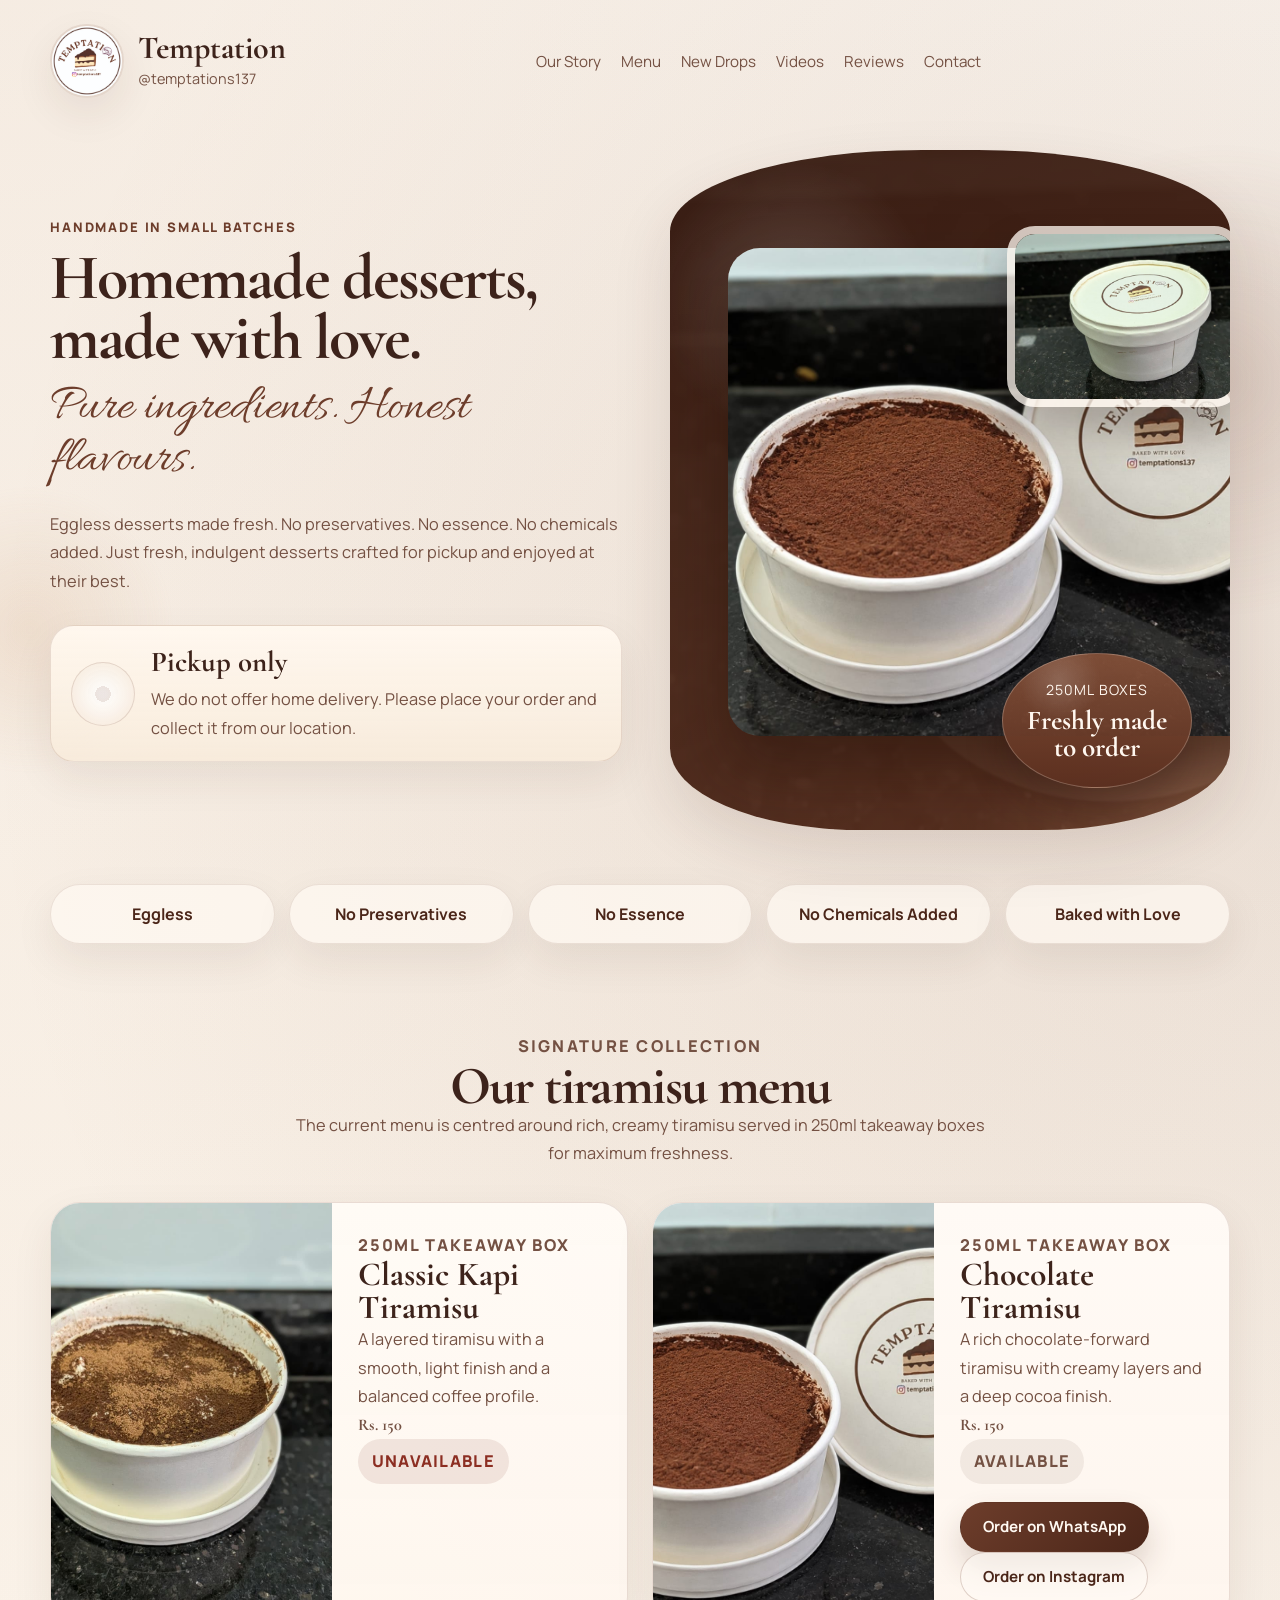
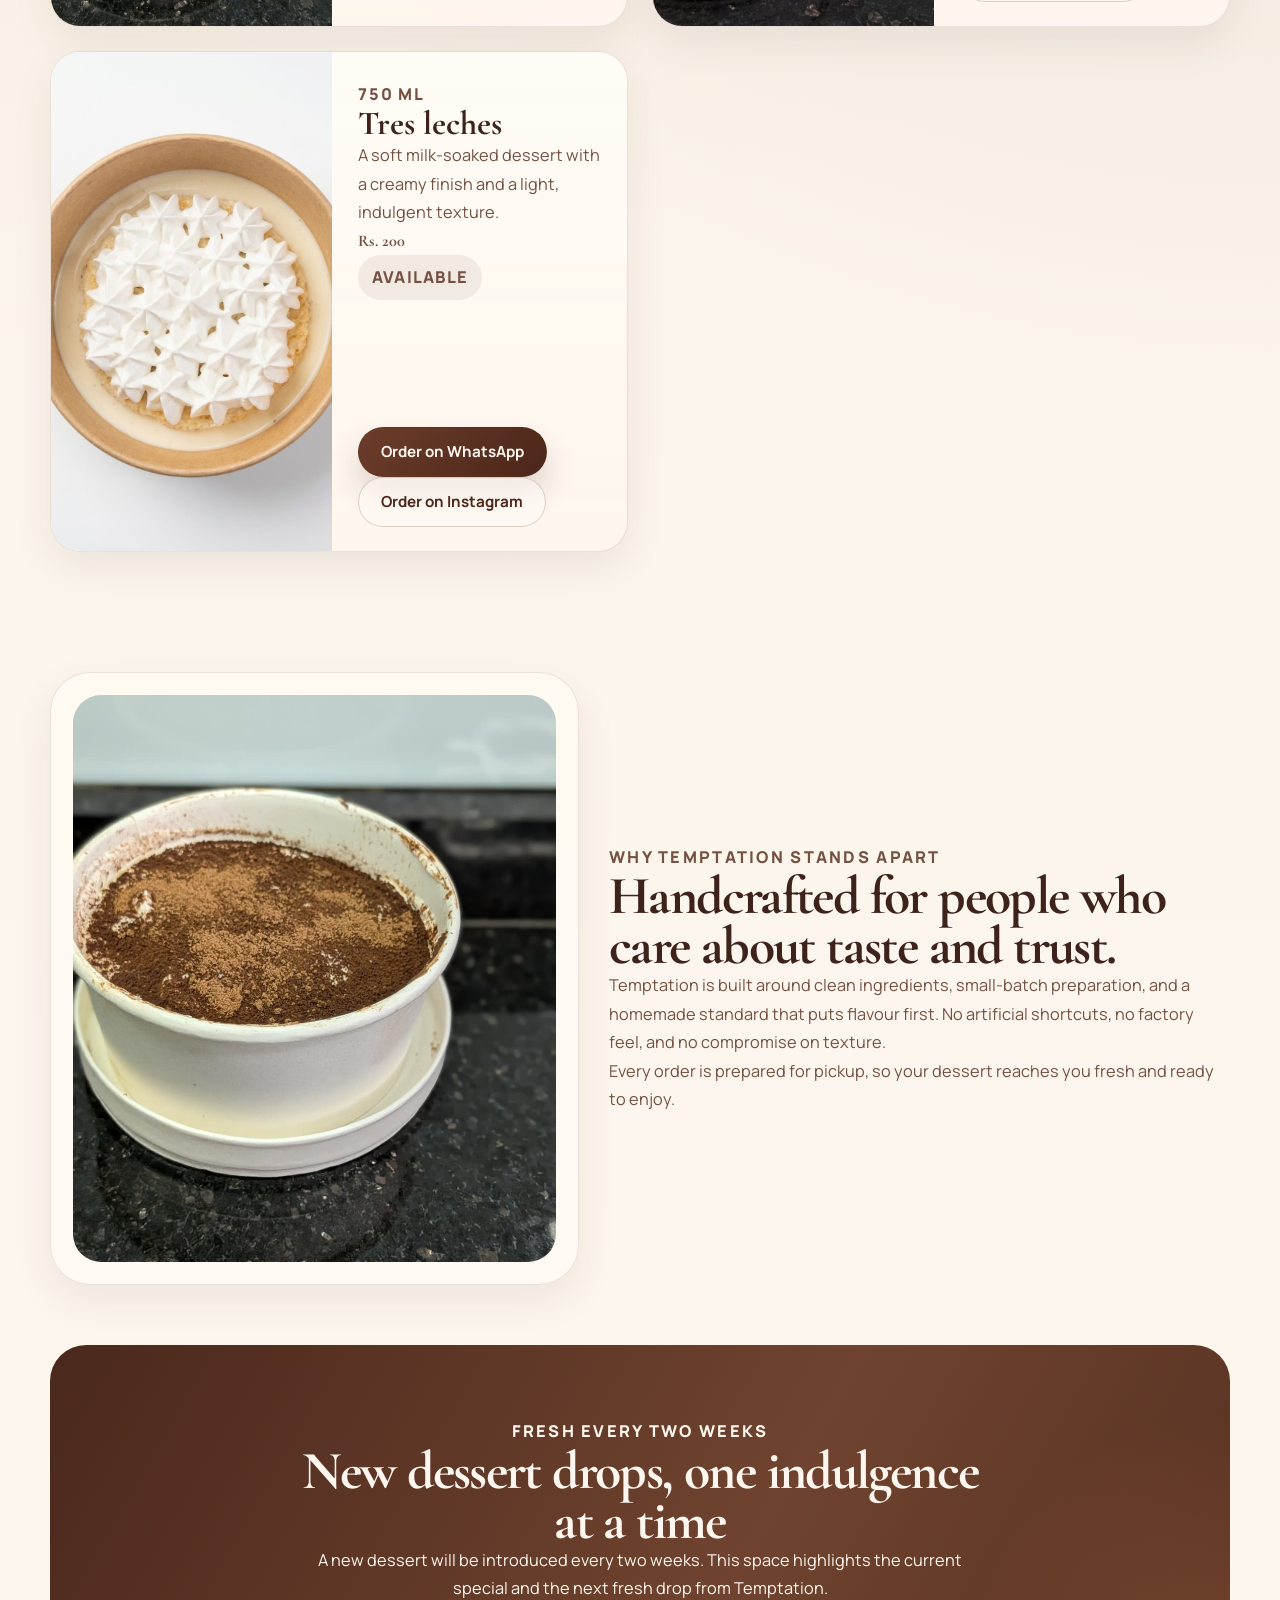
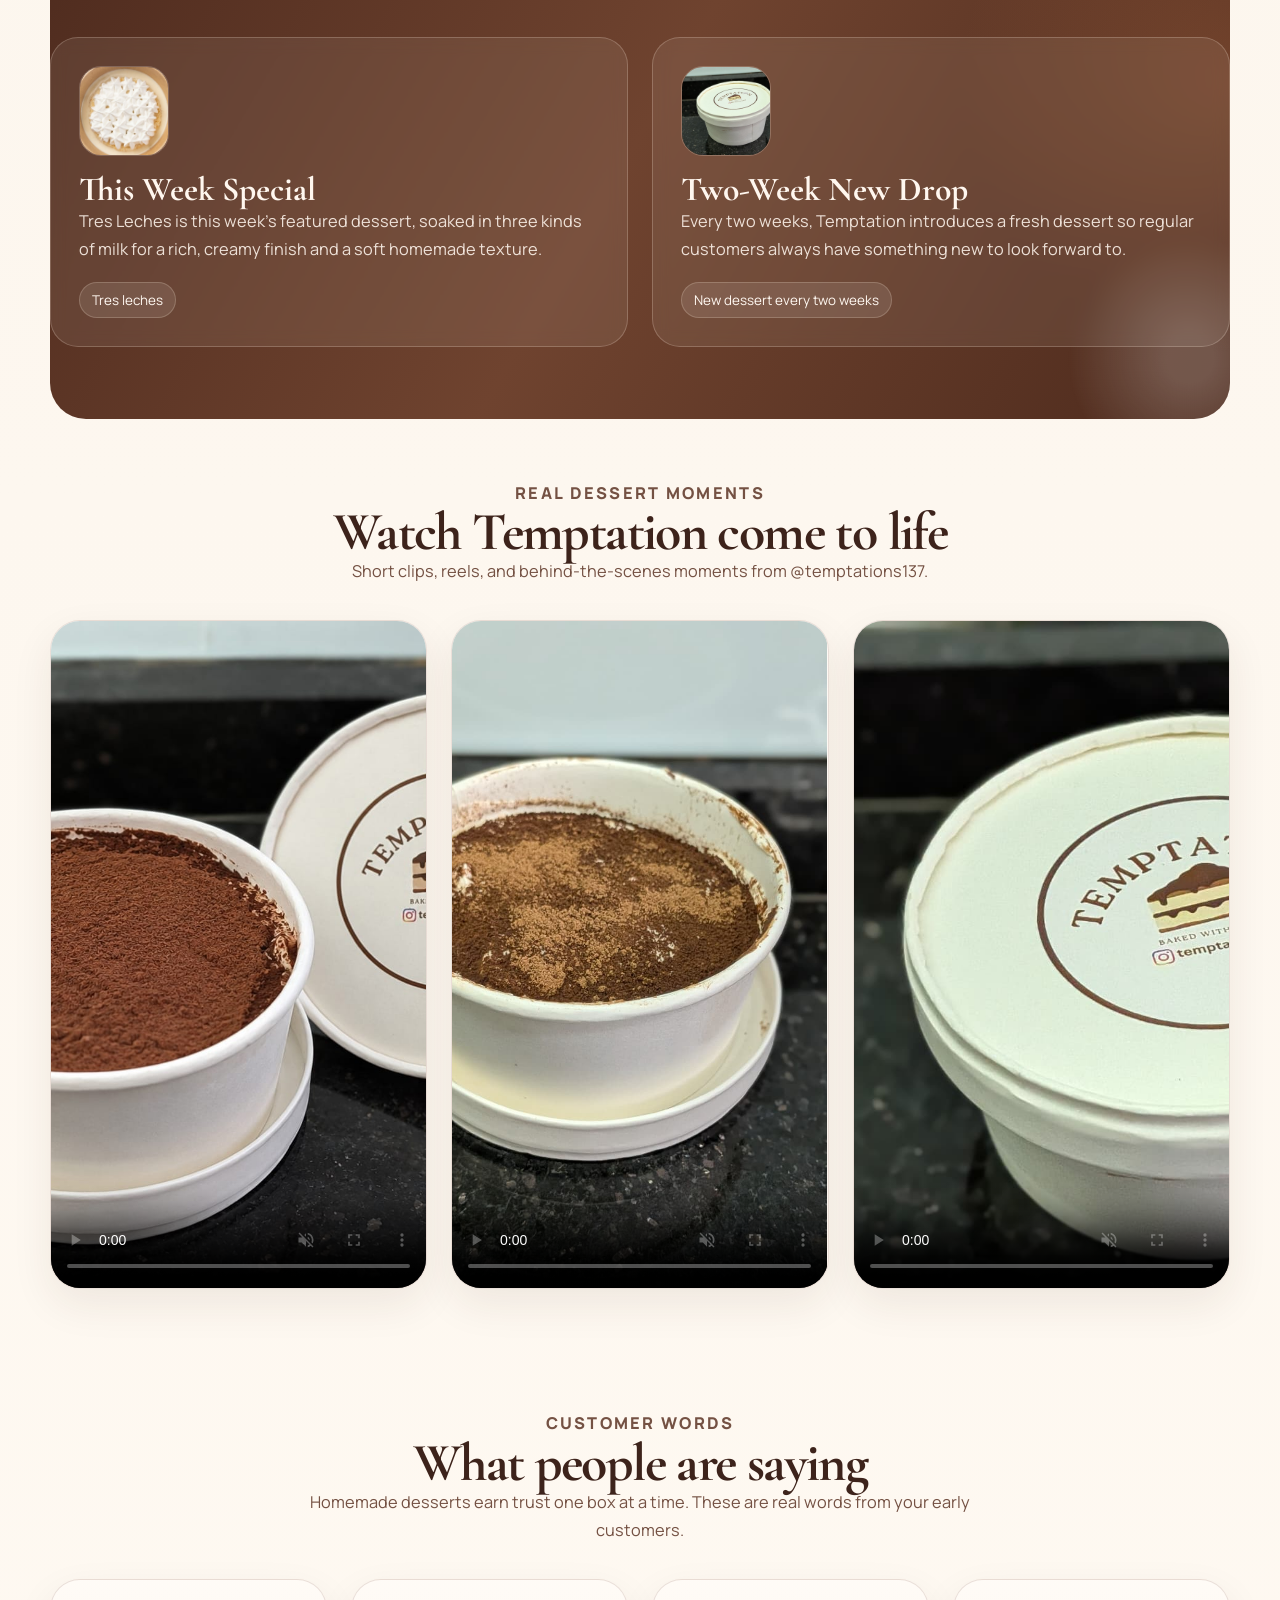
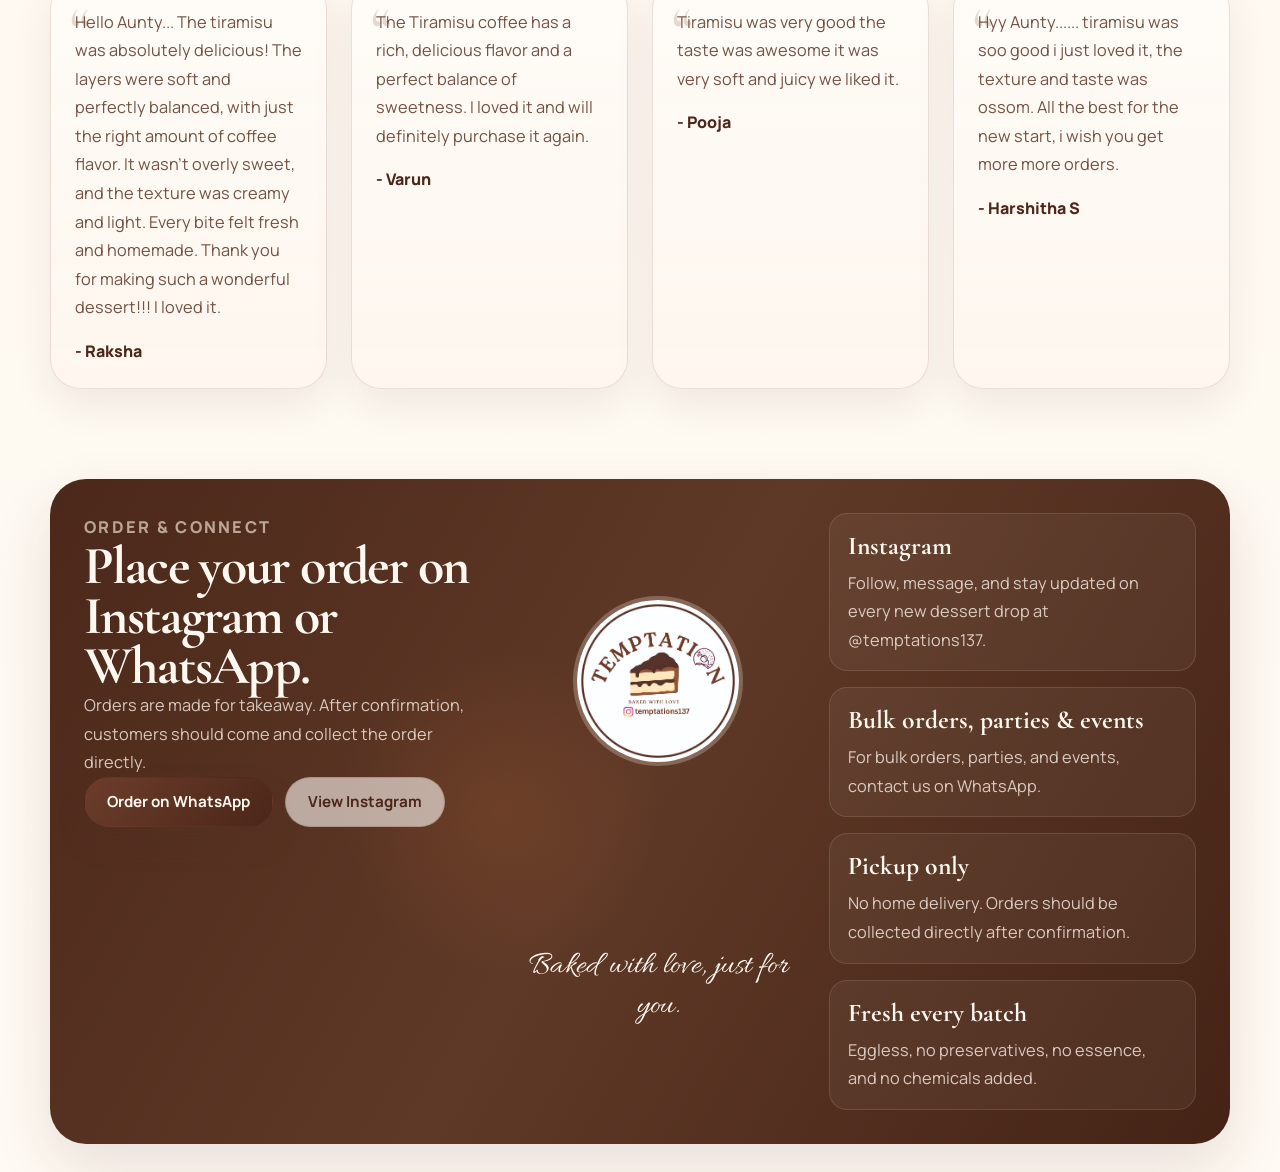
==== index.html @ fbb7b362 "Prepare site for Vercel" ====
<!DOCTYPE html>
<html lang="en">
  <head>
    <meta charset="UTF-8" />
    <meta name="viewport" content="width=device-width, initial-scale=1.0" />
    <title>Temptation | Eggless Tiramisu & Desserts</title>
    <meta
      name="description"
      content="Temptation by temptations137 serves handcrafted eggless desserts with no preservatives, no essence, and no chemicals added. Pickup only. Order through Instagram or WhatsApp."
    />
    <link rel="preconnect" href="https://fonts.googleapis.com" />
    <link rel="preconnect" href="https://fonts.gstatic.com" crossorigin />
    <link
      href="https://fonts.googleapis.com/css2?family=Allura&family=Cormorant+Garamond:wght@400;500;600;700&family=Manrope:wght@400;500;600;700;800&display=swap"
      rel="stylesheet"
    />
    <link rel="stylesheet" href="styles.css" />
  </head>
  <body>
    <div class="page-shell">
      <header class="topbar" id="top">
        <a class="brand" href="#top" aria-label="Temptation home">
          <img src="assets/images/logo.jpeg" alt="Temptation logo" />
          <div>
            <span class="brand-name">Temptation</span>
            <span class="brand-handle">@temptations137</span>
          </div>
        </a>

        <nav class="topnav" aria-label="Primary">
          <a href="#story">Our Story</a>
          <a href="#menu">Menu</a>
          <a href="#new-drops">New Drops</a>
          <a href="#videos">Videos</a>
          <a href="#reviews">Reviews</a>
          <a href="#contact">Contact</a>
        </nav>

        <div class="top-actions" id="top-actions"></div>
      </header>

      <main>
        <section class="hero" id="story">
          <div class="hero-copy">
            <p class="eyeline">Handmade in small batches</p>
            <h1>Homemade desserts, made with love.</h1>
            <p class="script-line">Pure ingredients. Honest flavours.</p>
            <p class="hero-text">
              Eggless desserts with no preservatives, no essence, and no
              chemicals added. Just fresh, indulgent desserts crafted for
              pickup and enjoyed at their best.
            </p>            <div class="pickup-card">
              <div class="pickup-icon" aria-hidden="true">◌</div>
              <div>
                <h2>Pickup only</h2>
                <p>
                  We do not offer home delivery. Please place your order and
                  collect it from our location.
                </p>
              </div>
            </div>
          </div>

          <div class="hero-visual">
            <div class="hero-frame">
              <img
                class="hero-main-image"
                src="assets/images/chocolate-tiramisu.jpeg"
                alt="Chocolate tiramisu in 250ml box"
              />
              <img
                class="hero-floating-image"
                src="assets/images/box-front.jpeg"
                alt="Temptation dessert box with logo"
              />
              <div class="hero-badge">
                <span>250ml boxes</span>
                <strong>Freshly made to order</strong>
              </div>
            </div>
          </div>
        </section>

        <section class="values-band" aria-label="Brand values">
          <div class="value-pill">Eggless</div>
          <div class="value-pill">No Preservatives</div>
          <div class="value-pill">No Essence</div>
          <div class="value-pill">No Chemicals Added</div>
          <div class="value-pill">Baked with Love</div>
        </section>

        <section class="section intro-section" id="menu">
          <div class="section-heading">
            <p class="section-kicker">Signature collection</p>
            <h2>Our tiramisu menu</h2>
            <p>
              The current menu is centred around rich, creamy tiramisu served
              in 250ml takeaway boxes for maximum freshness.
            </p>
          </div>
          <div class="dessert-grid" id="dessert-grid"></div>
        </section>

        <section class="section story-section">
          <div class="story-layout">
            <div class="story-image-card">
              <img
                src="assets/images/classic-kapi-close.jpeg"
                alt="Classic Kapi tiramisu close-up"
              />
            </div>
            <div class="story-content">
              <p class="section-kicker">Why Temptation stands apart</p>
              <h2>Handcrafted for people who care about taste and trust.</h2>
              <p>
                Temptation is built around clean ingredients, small-batch
                preparation, and a homemade standard that puts flavour first.
                No artificial shortcuts, no factory feel, and no compromise on
                texture.
              </p>
              <p>
                Every order is prepared for pickup, so your dessert reaches you
                fresh and ready to enjoy.
              </p>
            </div>
          </div>
        </section>

        <section class="section drops-section" id="new-drops">
          <div class="section-heading section-heading-light">
            <p class="section-kicker">Fresh every two weeks</p>
            <h2>New dessert drops, one indulgence at a time</h2>
            <p>
              A new dessert will be introduced every two weeks. This space
              highlights the current special and the next fresh drop from
              Temptation.
            </p>
          </div>
          <div class="drops-grid" id="drops-grid"></div>
        </section>

        <section class="section videos-section" id="videos">
          <div class="section-heading">
            <p class="section-kicker">Real dessert moments</p>
            <h2>Watch Temptation come to life</h2>
            <p>
              Short clips, reels, and behind-the-scenes moments from
              @temptations137.
            </p>
          </div>
          <div class="video-grid" id="video-grid"></div>
        </section>

        <section class="section reviews-section" id="reviews">
          <div class="section-heading">
            <p class="section-kicker">Customer words</p>
            <h2>What people are saying</h2>
            <p>
              Homemade desserts earn trust one box at a time. These are real
              words from your early customers.
            </p>
          </div>
          <div class="reviews-grid" id="reviews-grid"></div>
        </section>
      </main>

      <footer class="footer" id="contact">
        <div class="footer-panel footer-order">
          <p class="section-kicker">Order & connect</p>
          <h2>Place your order on Instagram or WhatsApp.</h2>
          <p>
            Orders are made for takeaway. After confirmation, customers should
            come and collect the order directly.
          </p>
          <div class="footer-actions" id="footer-actions"></div>
        </div>

        <div class="footer-logo">
          <img src="assets/images/logo.jpeg" alt="Temptation logo" />
          <p>Baked with love, just for you.</p>
        </div>

        <div class="footer-panel footer-info" id="contact-details"></div>
      </footer>
    </div>

    <script src="site-data.js"></script>
    <script src="app.js"></script>
  </body>
</html>
---- styles.css ----
:root {
  --bg: #fbf4eb;
  --bg-strong: #f2e2ce;
  --surface: rgba(255, 249, 242, 0.78);
  --surface-strong: rgba(255, 250, 245, 0.92);
  --text: #3d231b;
  --text-soft: #745143;
  --line: rgba(92, 55, 39, 0.18);
  --line-strong: rgba(92, 55, 39, 0.3);
  --accent: #6d3d2b;
  --accent-deep: #4b2619;
  --accent-soft: #a87257;
  --shadow: 0 24px 60px rgba(67, 35, 21, 0.12);
  --shadow-soft: 0 16px 40px rgba(67, 35, 21, 0.08);
  --radius-xl: 36px;
  --radius-lg: 24px;
  --radius-md: 18px;
  --radius-sm: 12px;
  --container: min(1180px, calc(100vw - 40px));
}

* {
  box-sizing: border-box;
}

html {
  scroll-behavior: smooth;
}

body {
  margin: 0;
  min-height: 100vh;
  background:
    radial-gradient(circle at top left, rgba(194, 146, 107, 0.16), transparent 32%),
    radial-gradient(circle at right 12%, rgba(112, 58, 31, 0.12), transparent 24%),
    linear-gradient(180deg, #fffdf9 0%, var(--bg) 24%, #fffaf3 100%);
  color: var(--text);
  font-family: "Manrope", sans-serif;
}

img,
video {
  display: block;
  max-width: 100%;
}

a {
  color: inherit;
  text-decoration: none;
}

.page-shell {
  position: relative;
  overflow: hidden;
}

.page-shell::before,
.page-shell::after {
  content: "";
  position: fixed;
  inset: auto;
  pointer-events: none;
  z-index: -1;
  filter: blur(2px);
}

.page-shell::before {
  top: 140px;
  right: -180px;
  width: 480px;
  height: 480px;
  border-radius: 50%;
  background: radial-gradient(circle, rgba(109, 61, 43, 0.18) 0%, rgba(109, 61, 43, 0) 70%);
}

.page-shell::after {
  left: -120px;
  bottom: 120px;
  width: 300px;
  height: 300px;
  border-radius: 50%;
  background: radial-gradient(circle, rgba(200, 150, 108, 0.18) 0%, rgba(200, 150, 108, 0) 68%);
}

.topbar,
.hero,
.section,
.footer,
.values-band {
  width: var(--container);
  margin-inline: auto;
}

.topbar {
  display: flex;
  align-items: center;
  justify-content: space-between;
  gap: 24px;
  padding: 24px 0 18px;
}

.brand {
  display: flex;
  align-items: center;
  gap: 14px;
  min-width: 0;
}

.brand img {
  width: 74px;
  height: 74px;
  border-radius: 50%;
  object-fit: cover;
  border: 2px solid rgba(109, 61, 43, 0.12);
  box-shadow: var(--shadow-soft);
}

.brand-name,
.brand-handle {
  display: block;
}

.brand-name {
  font-family: "Cormorant Garamond", serif;
  font-size: 2rem;
  font-weight: 700;
  line-height: 0.9;
}

.brand-handle {
  margin-top: 6px;
  color: var(--text-soft);
  font-size: 0.9rem;
}

.topnav {
  display: flex;
  flex-wrap: wrap;
  justify-content: center;
  gap: 20px;
}

.topnav a {
  position: relative;
  font-size: 0.95rem;
  color: var(--text-soft);
}

.topnav a::after {
  content: "";
  position: absolute;
  left: 0;
  bottom: -7px;
  width: 100%;
  height: 1px;
  transform: scaleX(0);
  transform-origin: left;
  background: var(--accent);
  transition: transform 180ms ease;
}

.topnav a:hover::after,
.topnav a:focus-visible::after {
  transform: scaleX(1);
}

.top-actions,
.hero-actions,
.footer-actions {
  display: flex;
  flex-wrap: wrap;
  gap: 12px;
}

.cta,
.cta-secondary {
  display: inline-flex;
  align-items: center;
  justify-content: center;
  min-height: 50px;
  padding: 0 22px;
  border-radius: 999px;
  border: 1px solid transparent;
  font-weight: 700;
  font-size: 0.95rem;
  transition:
    transform 180ms ease,
    box-shadow 180ms ease,
    background 180ms ease,
    border-color 180ms ease;
}

.cta {
  background: linear-gradient(135deg, var(--accent) 0%, var(--accent-deep) 100%);
  color: #fff9f2;
  box-shadow: 0 16px 30px rgba(86, 49, 35, 0.2);
}

.cta-secondary {
  background: rgba(255, 250, 245, 0.6);
  color: var(--accent-deep);
  border-color: rgba(109, 61, 43, 0.22);
}

.cta:hover,
.cta-secondary:hover,
.cta:focus-visible,
.cta-secondary:focus-visible {
  transform: translateY(-2px);
}

.hero {
  display: grid;
  grid-template-columns: 1.02fr 1fr;
  gap: 48px;
  align-items: center;
  padding: 34px 0 54px;
}

.hero-copy {
  position: relative;
  z-index: 1;
}

.eyeline,
.section-kicker {
  margin: 0 0 12px;
  color: var(--accent);
  letter-spacing: 0.14em;
  text-transform: uppercase;
  font-size: 0.82rem;
  font-weight: 800;
}

.hero h1,
.section-heading h2,
.story-content h2,
.footer-panel h2 {
  margin: 0;
  font-family: "Cormorant Garamond", serif;
  font-size: clamp(3rem, 5vw, 5.1rem);
  line-height: 0.93;
  font-weight: 700;
  letter-spacing: -0.03em;
}

.script-line {
  margin: 16px 0 24px;
  font-family: "Allura", cursive;
  color: var(--accent);
  font-size: clamp(2.2rem, 4vw, 3.4rem);
  line-height: 1;
}

.hero-text,
.section-heading p,
.story-content p,
.footer-panel p,
.pickup-card p,
.dessert-copy p,
.drop-card p,
.review-card p,
.video-card p,
.detail-card p {
  margin: 0;
  color: var(--text-soft);
  font-size: 1.02rem;
  line-height: 1.75;
}

.pickup-card {
  display: grid;
  grid-template-columns: 64px 1fr;
  gap: 16px;
  align-items: center;
  margin-top: 30px;
  padding: 18px 20px;
  background: linear-gradient(180deg, rgba(255, 248, 239, 0.96), rgba(248, 235, 219, 0.9));
  border: 1px solid rgba(109, 61, 43, 0.14);
  border-radius: var(--radius-lg);
  box-shadow: var(--shadow-soft);
}

.pickup-card h2 {
  margin: 0 0 6px;
  font-family: "Cormorant Garamond", serif;
  font-size: 1.8rem;
}

.pickup-icon {
  display: grid;
  place-items: center;
  width: 64px;
  height: 64px;
  border-radius: 50%;
  border: 1px solid rgba(109, 61, 43, 0.15);
  background:
    radial-gradient(circle at 50% 50%, rgba(109, 61, 43, 0.12) 0 18%, transparent 18% 100%),
    radial-gradient(circle, rgba(255, 255, 255, 0.96), rgba(245, 230, 214, 0.92));
  color: transparent;
}

.hero-visual {
  position: relative;
}

.hero-frame {
  position: relative;
  min-height: 680px;
  padding: 42px;
  border-radius: 45% 45% 34% 34% / 12% 12% 12% 12%;
  background:
    linear-gradient(155deg, rgba(59, 30, 20, 0.92), rgba(94, 50, 33, 0.9)),
    url("assets/images/box-angled.jpeg") center / cover;
  box-shadow: var(--shadow);
  overflow: hidden;
  isolation: isolate;
}

.hero-frame::before {
  content: "";
  position: absolute;
  inset: 0;
  background:
    radial-gradient(circle at 22% 22%, rgba(255, 255, 255, 0.18), transparent 20%),
    radial-gradient(circle at bottom right, rgba(220, 165, 121, 0.28), transparent 28%);
  mix-blend-mode: screen;
}

.hero-main-image {
  position: absolute;
  inset: 98px 64px 94px 58px;
  width: auto;
  height: calc(100% - 192px);
  object-fit: cover;
  border-radius: 32px;
  box-shadow: 0 32px 60px rgba(30, 12, 6, 0.4);
}

.hero-floating-image {
  position: absolute;
  right: -12px;
  top: 76px;
  width: 42%;
  border-radius: 28px;
  border: 8px solid rgba(255, 247, 240, 0.76);
  box-shadow: 0 28px 44px rgba(22, 8, 4, 0.28);
}

.hero-badge {
  position: absolute;
  right: 38px;
  bottom: 42px;
  display: grid;
  gap: 8px;
  width: 190px;
  padding: 26px 22px;
  border-radius: 50%;
  text-align: center;
  color: #fff7ef;
  background:
    radial-gradient(circle at 30% 20%, rgba(255, 255, 255, 0.16), transparent 24%),
    linear-gradient(180deg, rgba(133, 81, 57, 0.92), rgba(91, 47, 31, 0.96));
  border: 1px solid rgba(255, 243, 230, 0.25);
  box-shadow: 0 22px 36px rgba(34, 12, 6, 0.28);
}

.hero-badge span {
  font-size: 0.88rem;
  letter-spacing: 0.08em;
  text-transform: uppercase;
}

.hero-badge strong {
  font-family: "Cormorant Garamond", serif;
  font-size: 1.7rem;
  line-height: 1;
}

.values-band {
  display: grid;
  grid-template-columns: repeat(5, minmax(0, 1fr));
  gap: 14px;
  margin-bottom: 24px;
  padding: 0 0 18px;
}

.value-pill {
  padding: 18px 16px;
  border-radius: 999px;
  border: 1px solid rgba(109, 61, 43, 0.12);
  background: rgba(255, 249, 242, 0.7);
  text-align: center;
  color: var(--accent-deep);
  font-weight: 700;
  box-shadow: var(--shadow-soft);
}

.section {
  padding: 60px 0;
}

.section-heading {
  max-width: 700px;
  margin: 0 auto 34px;
  text-align: center;
}

.section-heading h2,
.story-content h2,
.footer-panel h2 {
  font-size: clamp(2.4rem, 4.2vw, 4rem);
}

.section-heading-light,
.section-heading-light p,
.section-heading-light h2 {
  color: #fff7ef;
}

.intro-section {
  padding-top: 46px;
}

.dessert-grid,
.drops-grid,
.video-grid,
.reviews-grid {
  display: grid;
  gap: 24px;
}

.dessert-grid {
  grid-template-columns: repeat(2, minmax(0, 1fr));
}

.dessert-card,
.review-card,
.video-card {
  background: linear-gradient(180deg, rgba(255, 251, 246, 0.96), rgba(254, 246, 238, 0.94));
  border: 1px solid rgba(109, 61, 43, 0.14);
  border-radius: 30px;
  box-shadow: var(--shadow-soft);
  overflow: hidden;
}

.dessert-card {
  display: grid;
  grid-template-columns: minmax(0, 0.95fr) minmax(0, 1fr);
}

.dessert-card img {
  width: 100%;
  height: 100%;
  object-fit: cover;
  min-height: 100%;
}

.dessert-copy {
  display: flex;
  flex-direction: column;
  gap: 18px;
  justify-content: space-between;
  padding: 28px 26px 24px;
}

.dessert-copy h3,
.drop-card h3,
.video-card h3 {
  margin: 0;
  font-family: "Cormorant Garamond", serif;
  font-size: 2.1rem;
  line-height: 0.98;
}

.dessert-meta {
  color: var(--accent);
  font-size: 0.88rem;
  letter-spacing: 0.12em;
  text-transform: uppercase;
  font-weight: 800;
}

.dessert-price {
  margin-top: 14px;
  color: var(--accent-deep);
  font-family: "Cormorant Garamond", serif;
  font-size: 2rem;
  font-weight: 700;
  line-height: 1;
}

.dessert-availability {
  margin-top: 12px;
  display: inline-flex;
  align-items: center;
  width: fit-content;
  padding: 8px 14px;
  border-radius: 999px;
  background: rgba(92, 55, 39, 0.08);
  color: var(--accent);
  font-size: 0.82rem;
  letter-spacing: 0.08em;
  text-transform: uppercase;
  font-weight: 800;
}

.dessert-availability.is-unavailable {
  background: rgba(122, 42, 32, 0.1);
  color: #8c2e22;
}

.story-layout {
  display: grid;
  grid-template-columns: 0.92fr 1.08fr;
  gap: 30px;
  align-items: center;
}

.story-image-card {
  padding: 22px;
  background: rgba(255, 250, 244, 0.65);
  border: 1px solid rgba(109, 61, 43, 0.12);
  border-radius: 40px;
  box-shadow: var(--shadow-soft);
}

.story-image-card img {
  aspect-ratio: 4 / 4.7;
  width: 100%;
  object-fit: cover;
  border-radius: 28px;
}

.drops-section {
  position: relative;
  padding-block: 72px;
  background:
    radial-gradient(circle at right center, rgba(192, 116, 72, 0.26), transparent 22%),
    linear-gradient(120deg, #4a281c 0%, #6f432f 52%, #4e2b1d 100%);
  border-radius: var(--radius-xl);
  overflow: hidden;
}

.drops-section::after {
  content: "";
  position: absolute;
  right: -100px;
  bottom: -80px;
  width: 280px;
  height: 280px;
  border-radius: 50%;
  background: radial-gradient(circle, rgba(255, 255, 255, 0.2) 0 12%, rgba(255, 255, 255, 0) 62%);
}

.drops-grid {
  grid-template-columns: repeat(2, minmax(0, 1fr));
  position: relative;
  z-index: 1;
}

.drop-card {
  min-height: 270px;
  padding: 28px;
  border-radius: 28px;
  border: 1px solid rgba(255, 236, 224, 0.22);
  background: rgba(255, 245, 236, 0.08);
  backdrop-filter: blur(8px);
  color: #fff7ef;
}

.drop-card p {
  color: rgba(255, 246, 238, 0.88);
}

.drop-card img {
  width: 90px;
  height: 90px;
  margin-bottom: 18px;
  border-radius: 22px;
  object-fit: cover;
  border: 1px solid rgba(255, 241, 229, 0.22);
}

.drop-card.is-coming {
  border-style: dashed;
}

.drop-tag {
  display: inline-flex;
  align-items: center;
  gap: 8px;
  margin-top: 18px;
  padding: 8px 12px;
  border-radius: 999px;
  border: 1px solid rgba(255, 237, 225, 0.2);
  font-size: 0.84rem;
  color: #fff8f1;
  background: rgba(255, 248, 241, 0.1);
}

.video-grid {
  grid-template-columns: repeat(3, minmax(0, 1fr));
}

.video-card {
  position: relative;
}

.video-card video {
  width: 100%;
  aspect-ratio: 9 / 16;
  object-fit: cover;
  background: #2c160f;
  border-radius: 24px;
}

.video-copy {
  padding: 18px 18px 22px;
}

.video-link {
  margin-top: 12px;
  display: inline-flex;
  align-items: center;
  gap: 8px;
  color: var(--accent);
  font-weight: 800;
}

.reviews-grid {
  grid-template-columns: repeat(4, minmax(0, 1fr));
}

.review-card {
  position: relative;
  min-height: 100%;
  padding: 28px 24px 26px;
}

.review-card::before {
  content: "“";
  position: absolute;
  top: 10px;
  left: 18px;
  font-family: "Cormorant Garamond", serif;
  font-size: 4.2rem;
  color: rgba(109, 61, 43, 0.18);
}

.review-card p {
  position: relative;
}

.review-name {
  margin-top: 18px;
  color: var(--accent-deep);
  font-weight: 800;
}

.footer {
  display: grid;
  grid-template-columns: 1.1fr 0.8fr 1fr;
  gap: 24px;
  margin-top: 30px;
  margin-bottom: 28px;
  padding: 34px;
  border-radius: 36px;
  background:
    radial-gradient(circle at 38% 50%, rgba(186, 104, 53, 0.18), transparent 20%),
    linear-gradient(120deg, #4b281a 0%, #5f3927 48%, #442316 100%);
  color: #fff8f1;
  box-shadow: var(--shadow);
}

.footer .section-kicker {
  color: rgba(255, 240, 228, 0.62);
}

.footer-panel p,
.footer .detail-card p {
  color: rgba(255, 244, 236, 0.78);
}

.footer-panel,
.footer-logo {
  position: relative;
  z-index: 1;
}

.footer-logo {
  display: grid;
  place-items: center;
  text-align: center;
  gap: 14px;
}

.footer-logo img {
  width: 170px;
  border-radius: 50%;
  border: 4px solid rgba(255, 246, 236, 0.25);
}

.footer-logo p {
  margin: 0;
  font-family: "Allura", cursive;
  font-size: 2rem;
}

.footer-info {
  display: grid;
  gap: 16px;
}

.detail-card {
  padding: 16px 18px;
  border-radius: 18px;
  border: 1px solid rgba(255, 236, 224, 0.12);
  background: rgba(255, 244, 235, 0.05);
  transition:
    transform 180ms ease,
    background 180ms ease,
    border-color 180ms ease;
}

.detail-card h3 {
  margin: 0 0 8px;
  font-family: "Cormorant Garamond", serif;
  font-size: 1.6rem;
  color: #fff8f1;
}

a.detail-card:hover,
a.detail-card:focus-visible {
  transform: translateY(-2px);
  background: rgba(255, 244, 235, 0.1);
  border-color: rgba(255, 236, 224, 0.26);
}

@media (max-width: 1100px) {
  .hero,
  .story-layout,
  .footer {
    grid-template-columns: 1fr;
  }

  .hero {
    padding-top: 20px;
  }

  .hero-frame {
    min-height: 620px;
  }

  .values-band,
  .reviews-grid {
    grid-template-columns: repeat(2, minmax(0, 1fr));
  }

  .video-grid,
  .drops-grid {
    grid-template-columns: repeat(2, minmax(0, 1fr));
  }

  .footer-logo {
    order: -1;
  }
}

@media (max-width: 900px) {
  .topbar {
    flex-direction: column;
    align-items: flex-start;
  }

  .topnav {
    justify-content: flex-start;
  }

  .dessert-grid,
  .video-grid,
  .drops-grid,
  .reviews-grid,
  .values-band {
    grid-template-columns: 1fr;
  }

  .dessert-card {
    grid-template-columns: 1fr;
  }

  .dessert-card img {
    max-height: 360px;
  }

  .hero-frame {
    min-height: 520px;
    border-radius: 36px;
  }

  .hero-main-image {
    inset: 34px 28px 120px;
    width: calc(100% - 56px);
    height: auto;
  }

  .hero-floating-image {
    width: 44%;
    top: auto;
    bottom: 40px;
  }

  .hero-badge {
    right: 22px;
    width: 150px;
    padding: 20px 18px;
  }
}

@media (max-width: 640px) {
  :root {
    --container: min(100vw - 24px, 1180px);
  }

  .topbar {
    padding-top: 18px;
  }

  .brand img {
    width: 58px;
    height: 58px;
  }

  .brand-name {
    font-size: 1.8rem;
  }

  .hero {
    gap: 28px;
    padding-bottom: 26px;
  }

  .hero h1 {
    font-size: 2.9rem;
  }

  .script-line {
    font-size: 2.3rem;
  }

  .pickup-card {
    grid-template-columns: 1fr;
  }

  .hero-frame {
    min-height: 450px;
    padding: 0;
  }

  .hero-main-image {
    inset: 22px 20px 112px;
    width: calc(100% - 40px);
    border-radius: 22px;
  }

  .hero-floating-image {
    right: 16px;
    bottom: 26px;
    width: 42%;
    border-width: 5px;
    border-radius: 18px;
  }

  .hero-badge {
    left: 16px;
    right: auto;
    bottom: 18px;
    width: 138px;
  }

  .hero-badge strong {
    font-size: 1.3rem;
  }

  .section {
    padding-block: 44px;
  }

  .dessert-copy,
  .drop-card,
  .review-card,
  .video-copy,
  .footer {
    padding-inline: 18px;
  }

  .footer {
    padding: 22px 18px;
    border-radius: 26px;
  }
}

@media (prefers-reduced-motion: no-preference) {
  .hero-copy,
  .hero-visual,
  .section-heading,
  .dessert-card,
  .drop-card,
  .video-card,
  .review-card {
    animation: rise-in 700ms ease both;
  }

  .dessert-card:nth-child(2),
  .drop-card:nth-child(2),
  .video-card:nth-child(2),
  .review-card:nth-child(2) {
    animation-delay: 120ms;
  }

  .drop-card:nth-child(3),
  .video-card:nth-child(3),
  .review-card:nth-child(3) {
    animation-delay: 220ms;
  }

  .review-card:nth-child(4) {
    animation-delay: 320ms;
  }

  .hero-main-image,
  .hero-floating-image {
    animation: floaty 5.8s ease-in-out infinite;
  }

  .hero-floating-image {
    animation-duration: 6.6s;
  }
}

@keyframes rise-in {
  from {
    opacity: 0;
    transform: translateY(18px);
  }

  to {
    opacity: 1;
    transform: translateY(0);
  }
}

@keyframes floaty {
  0%,
  100% {
    transform: translateY(0);
  }

  50% {
    transform: translateY(-8px);
  }
}
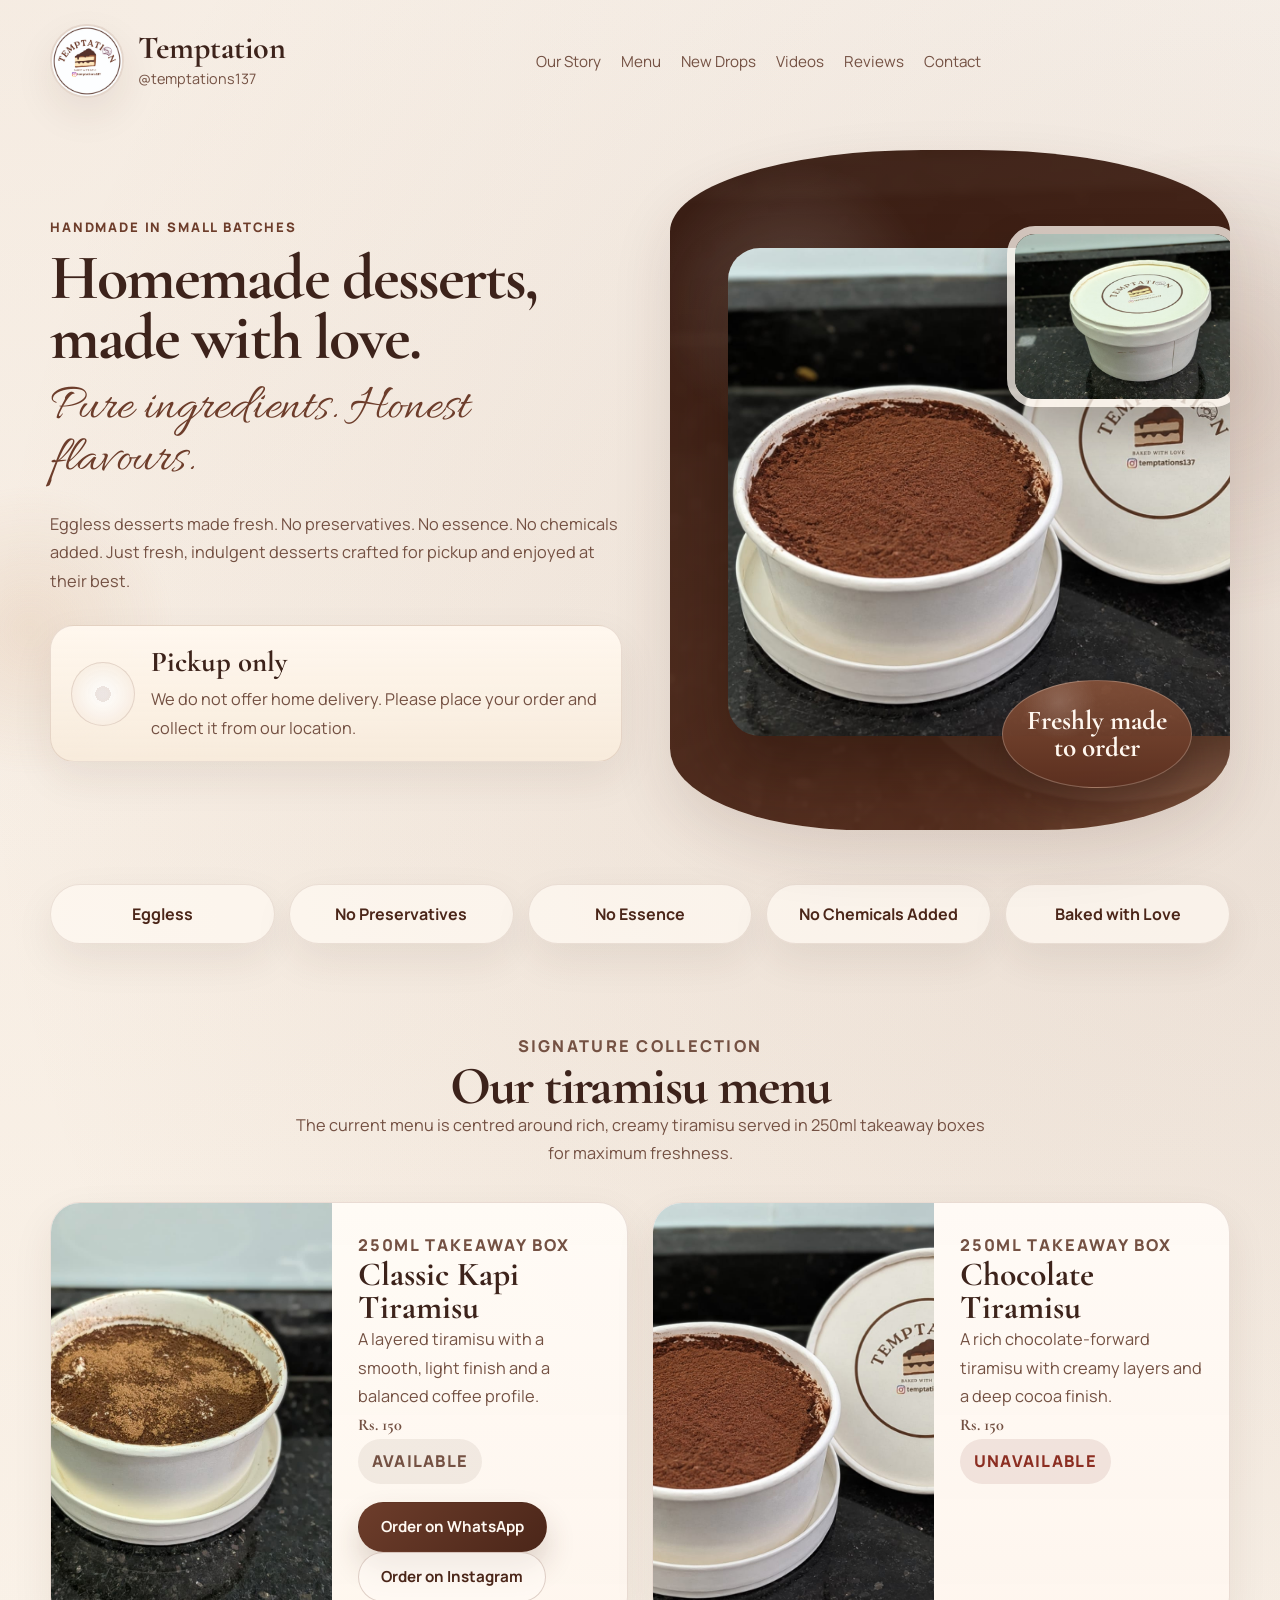
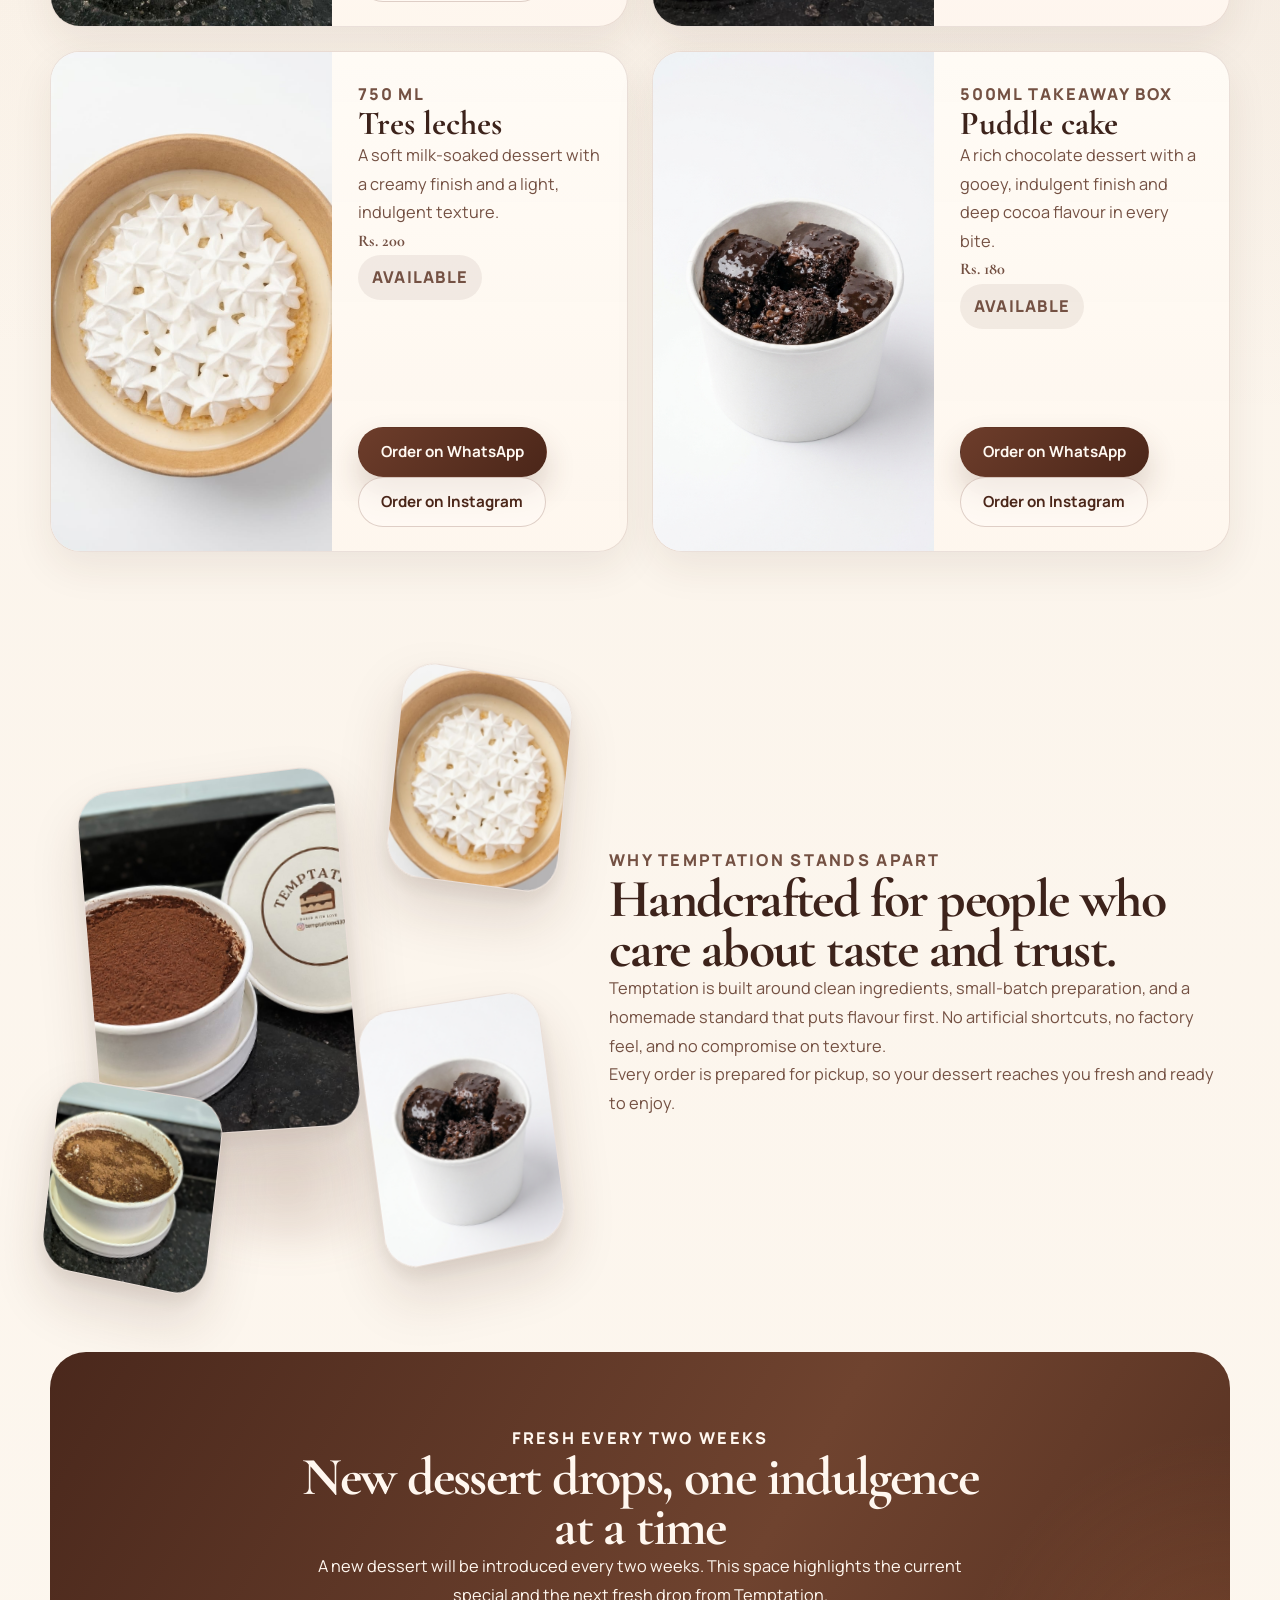
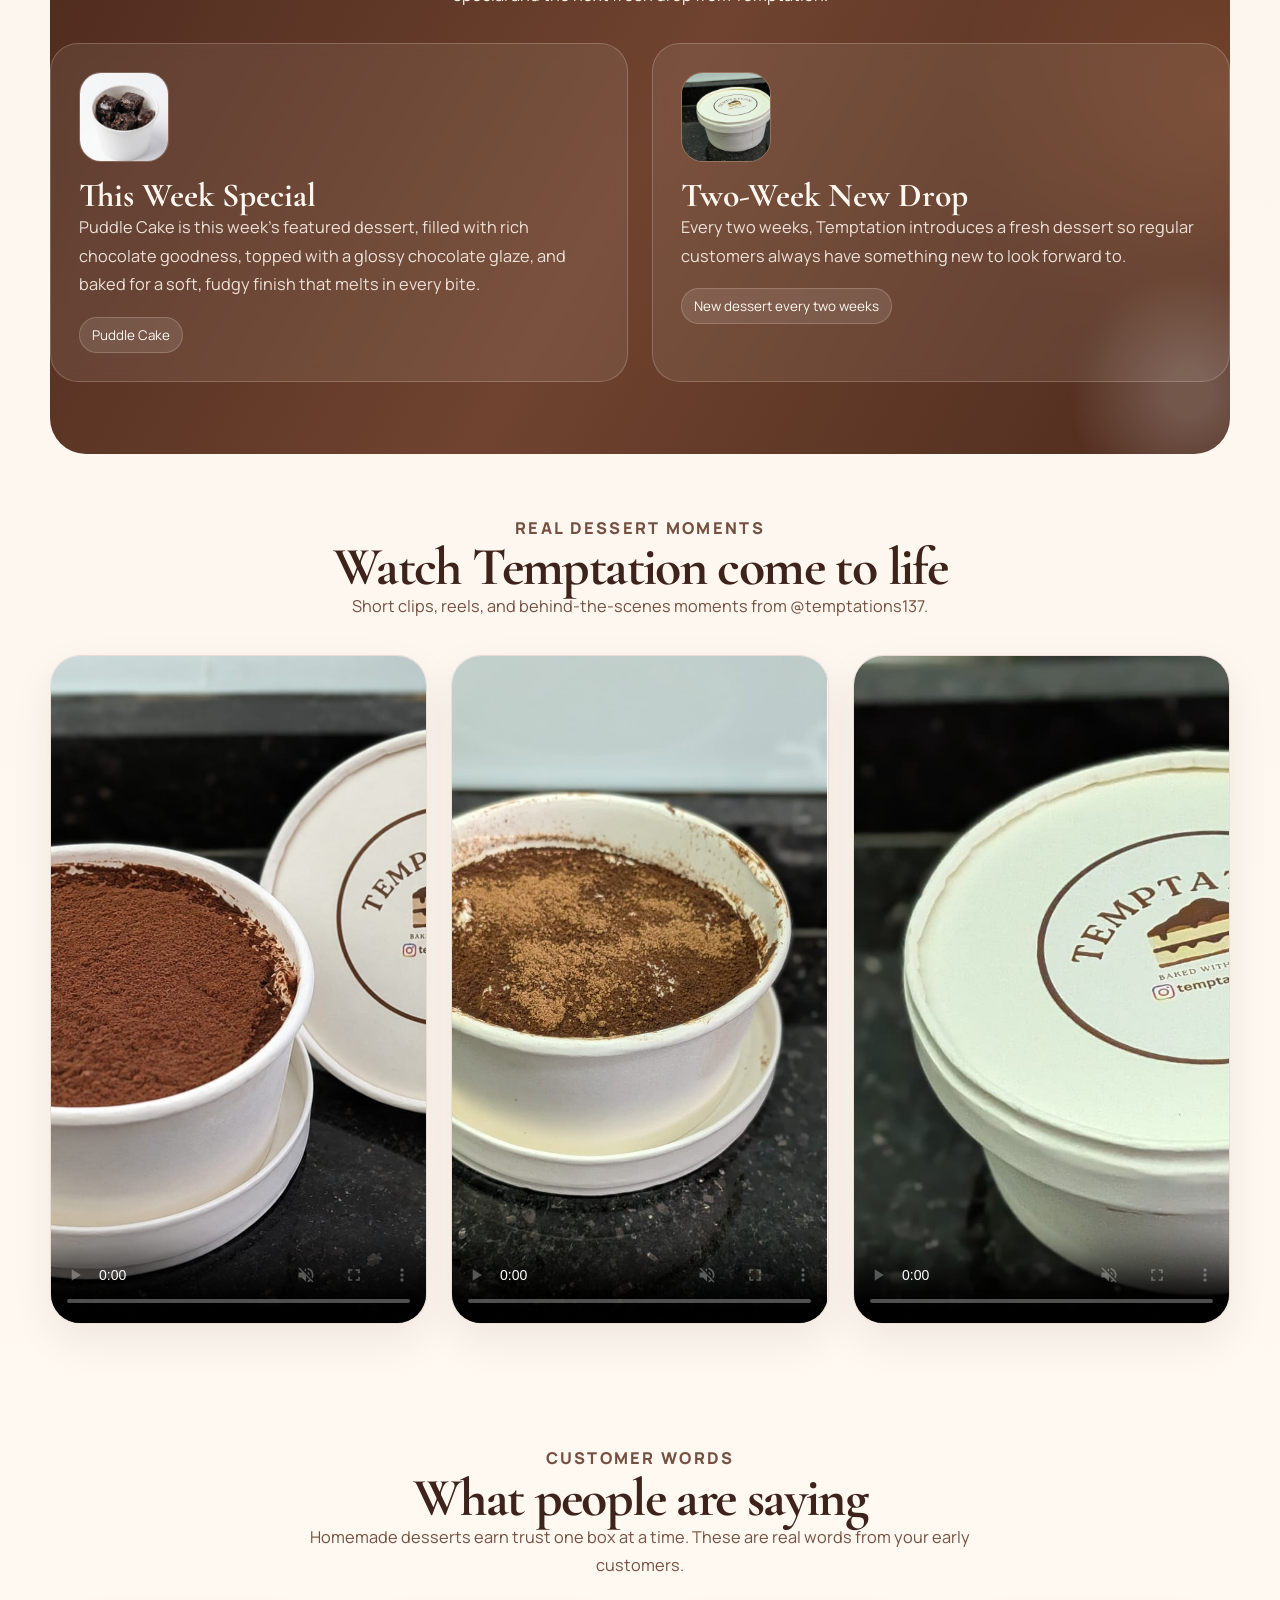
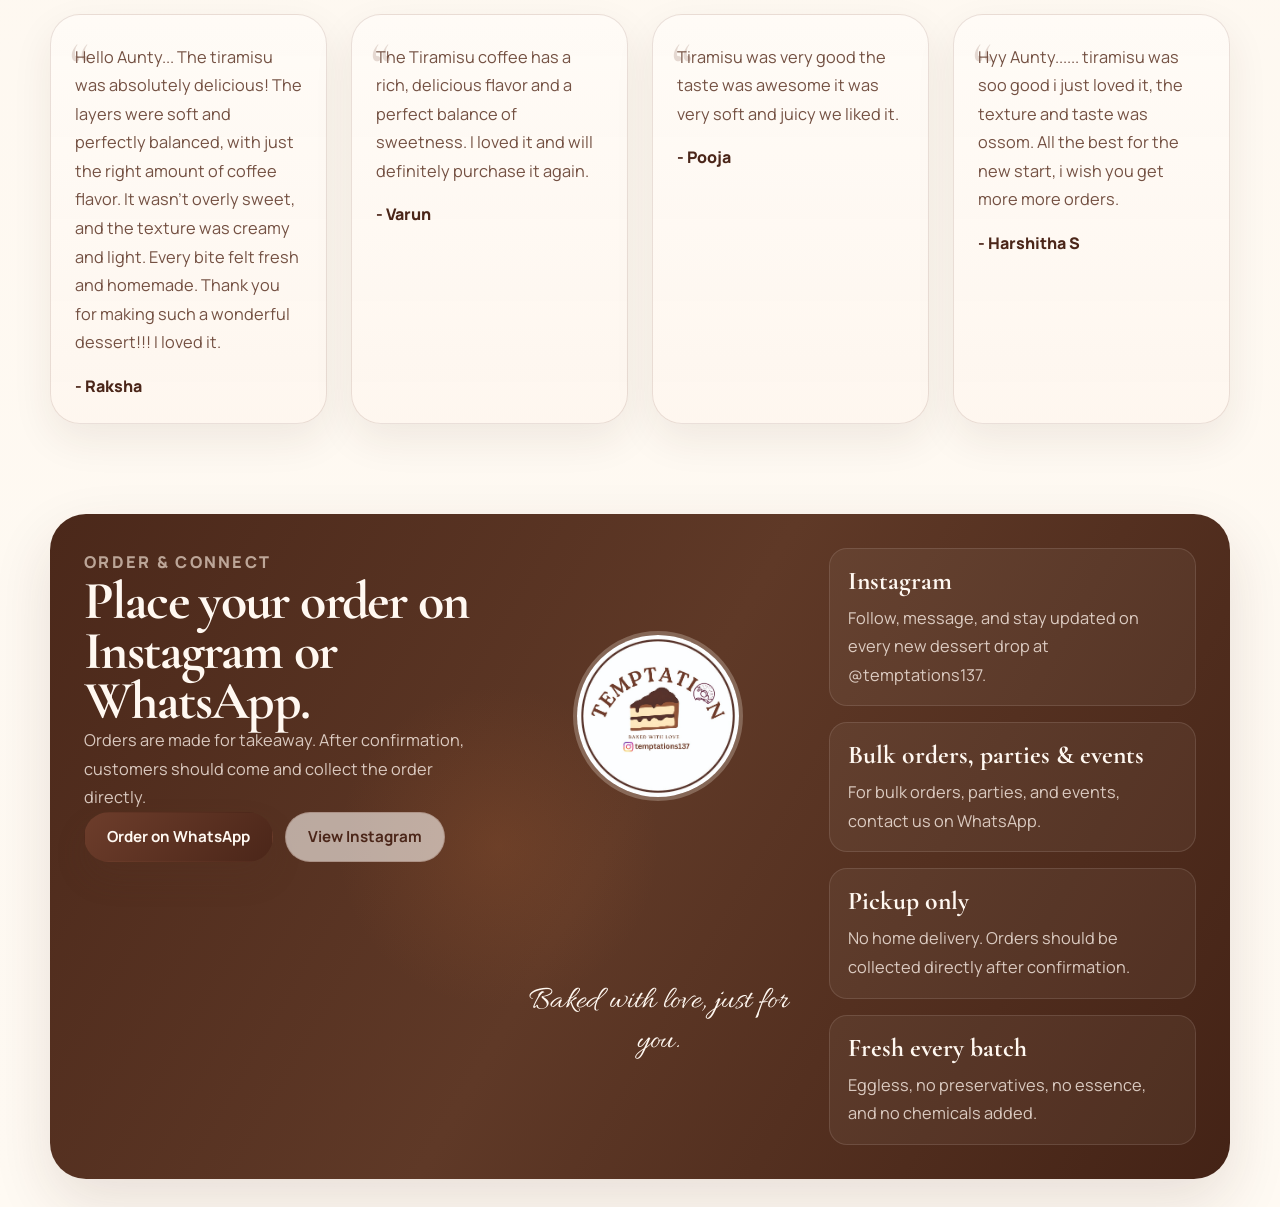
==== commit d8a43e3a: "Update story section and dessert content" ====
--- a/index.html
+++ b/index.html
@@ -74,7 +74,6 @@
                 alt="Temptation dessert box with logo"
               />
               <div class="hero-badge">
-                <span>250ml boxes</span>
                 <strong>Freshly made to order</strong>
               </div>
             </div>
@@ -103,11 +102,32 @@
 
         <section class="section story-section">
           <div class="story-layout">
-            <div class="story-image-card">
-              <img
-                src="assets/images/classic-kapi-close.jpeg"
-                alt="Classic Kapi tiramisu close-up"
-              />
+            <div class="story-image-cluster" aria-label="Dessert showcase">
+              <figure class="story-photo story-photo-main">
+                <img
+                  src="assets/images/chocolate-tiramisu.jpeg"
+                  alt="Chocolate tiramisu dessert"
+                />
+              </figure>
+              <figure class="story-photo story-photo-top">
+                <img
+                  src="assets/images/tres-leches.jpeg"
+                  alt="Tres leches dessert"
+                />
+              </figure>
+              <figure class="story-photo story-photo-left">
+                <img
+                  src="assets/images/classic-kapi-close.jpeg"
+                  alt="Classic Kapi tiramisu close-up"
+                />
+              </figure>
+              <figure class="story-photo story-photo-right">
+                <img
+                  src="assets/images/puddle-cake.png"
+                  alt="Puddle cake dessert"
+                />
+              </figure>
+              <div class="story-glow" aria-hidden="true"></div>
             </div>
             <div class="story-content">
               <p class="section-kicker">Why Temptation stands apart</p>
--- a/styles.css
+++ b/styles.css
@@ -517,19 +517,77 @@
   align-items: center;
 }
 
-.story-image-card {
-  padding: 22px;
-  background: rgba(255, 250, 244, 0.65);
-  border: 1px solid rgba(109, 61, 43, 0.12);
-  border-radius: 40px;
-  box-shadow: var(--shadow-soft);
-}
-
-.story-image-card img {
-  aspect-ratio: 4 / 4.7;
+.story-image-cluster {
+  position: relative;
+  min-height: 620px;
+  perspective: 1400px;
+}
+
+.story-photo {
+  position: absolute;
+  margin: 0;
+  overflow: hidden;
+  border-radius: 34px;
+  border: 1px solid rgba(109, 61, 43, 0.14);
+  background: rgba(255, 251, 246, 0.9);
+  box-shadow:
+    0 28px 55px rgba(67, 35, 21, 0.15),
+    0 8px 18px rgba(67, 35, 21, 0.08);
+  transform-style: preserve-3d;
+}
+
+.story-photo img {
   width: 100%;
+  height: 100%;
   object-fit: cover;
-  border-radius: 28px;
+  display: block;
+}
+
+.story-photo-main {
+  left: 8%;
+  top: 18%;
+  width: 50%;
+  height: 56%;
+  transform: rotateY(-13deg) rotateZ(-5deg) translateZ(30px);
+  z-index: 2;
+}
+
+.story-photo-top {
+  right: 6%;
+  top: 2%;
+  width: 33%;
+  height: 33%;
+  transform: rotateY(14deg) rotateZ(6deg) translateZ(58px);
+  z-index: 4;
+}
+
+.story-photo-left {
+  left: 0;
+  bottom: 2%;
+  width: 34%;
+  height: 31%;
+  transform: rotateY(-18deg) rotateZ(7deg) translateZ(22px);
+  z-index: 3;
+}
+
+.story-photo-right {
+  right: 7%;
+  bottom: 7%;
+  width: 36%;
+  height: 40%;
+  transform: rotateY(16deg) rotateZ(-8deg) translateZ(44px);
+  z-index: 5;
+}
+
+.story-glow {
+  position: absolute;
+  left: 18%;
+  bottom: 8%;
+  width: 54%;
+  height: 18%;
+  border-radius: 50%;
+  background: radial-gradient(circle, rgba(109, 61, 43, 0.18) 0%, rgba(109, 61, 43, 0) 74%);
+  filter: blur(18px);
 }
 
 .drops-section {
@@ -765,6 +823,10 @@
   .footer-logo {
     order: -1;
   }
+
+  .story-image-cluster {
+    min-height: 540px;
+  }
 }
 
 @media (max-width: 900px) {
@@ -815,6 +877,31 @@
     width: 150px;
     padding: 20px 18px;
   }
+
+  .story-image-cluster {
+    min-height: 500px;
+  }
+
+  .story-photo-main {
+    left: 6%;
+    width: 54%;
+    height: 54%;
+  }
+
+  .story-photo-top {
+    width: 34%;
+    height: 30%;
+  }
+
+  .story-photo-left {
+    width: 36%;
+    height: 28%;
+  }
+
+  .story-photo-right {
+    width: 38%;
+    height: 34%;
+  }
 }
 
 @media (max-width: 640px) {
@@ -884,6 +971,42 @@
 
   .section {
     padding-block: 44px;
+  }
+
+  .story-image-cluster {
+    min-height: 420px;
+  }
+
+  .story-photo {
+    border-radius: 24px;
+  }
+
+  .story-photo-main {
+    left: 8%;
+    top: 16%;
+    width: 52%;
+    height: 48%;
+  }
+
+  .story-photo-top {
+    right: 2%;
+    top: 3%;
+    width: 37%;
+    height: 27%;
+  }
+
+  .story-photo-left {
+    left: 1%;
+    bottom: 4%;
+    width: 36%;
+    height: 24%;
+  }
+
+  .story-photo-right {
+    right: 4%;
+    bottom: 8%;
+    width: 39%;
+    height: 30%;
   }
 
   .dessert-copy,
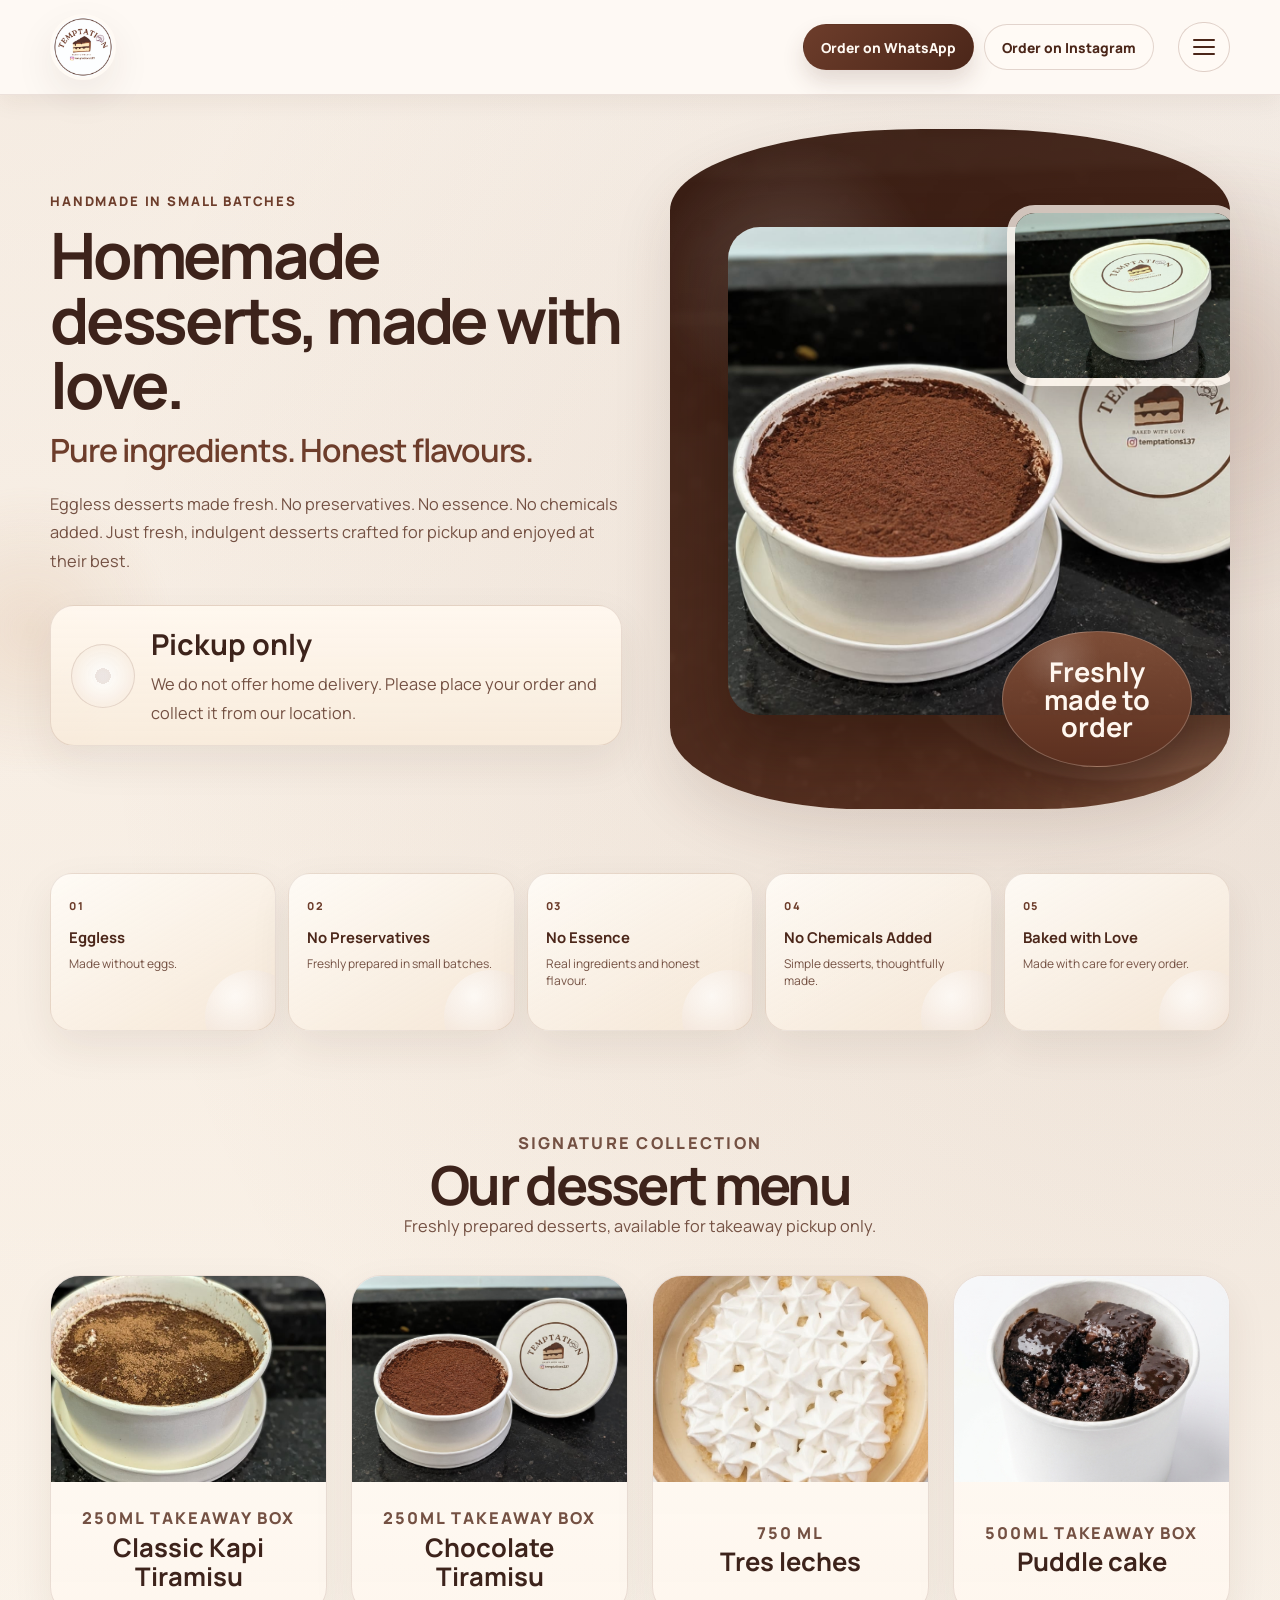
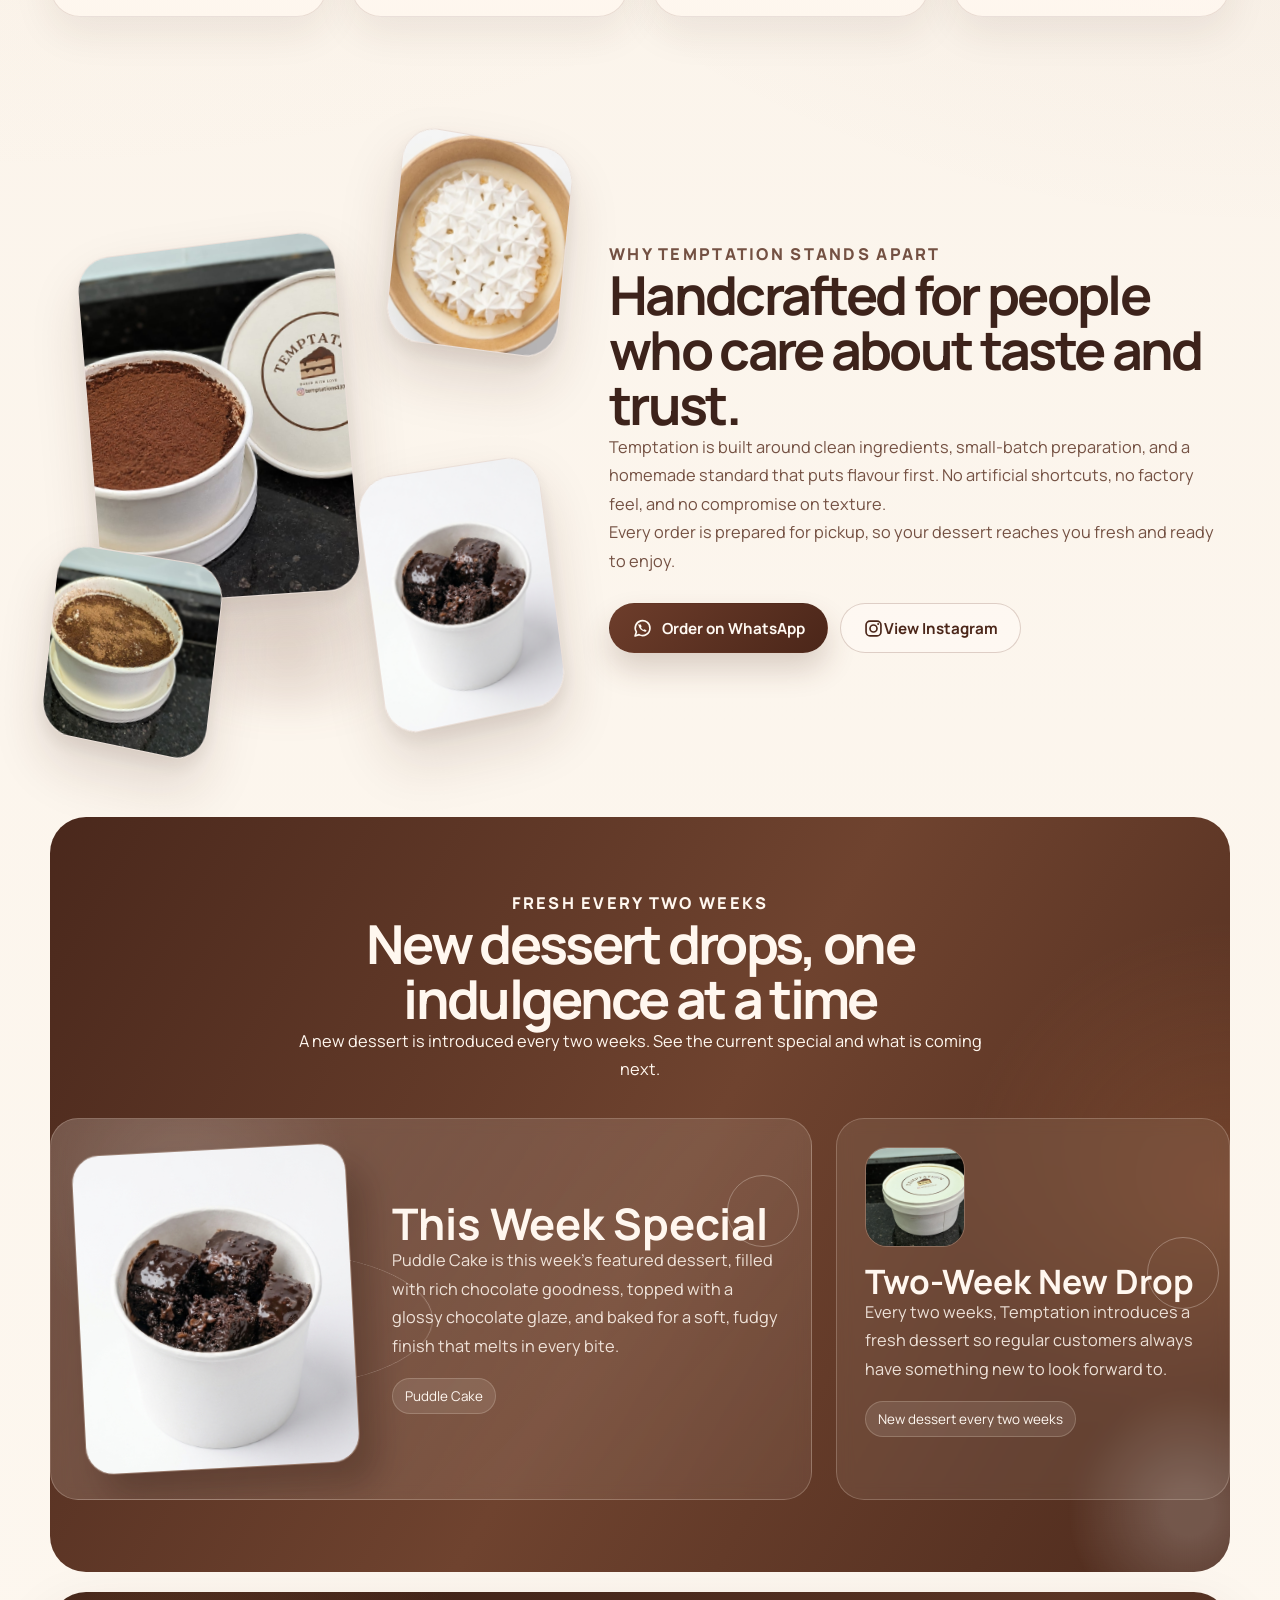
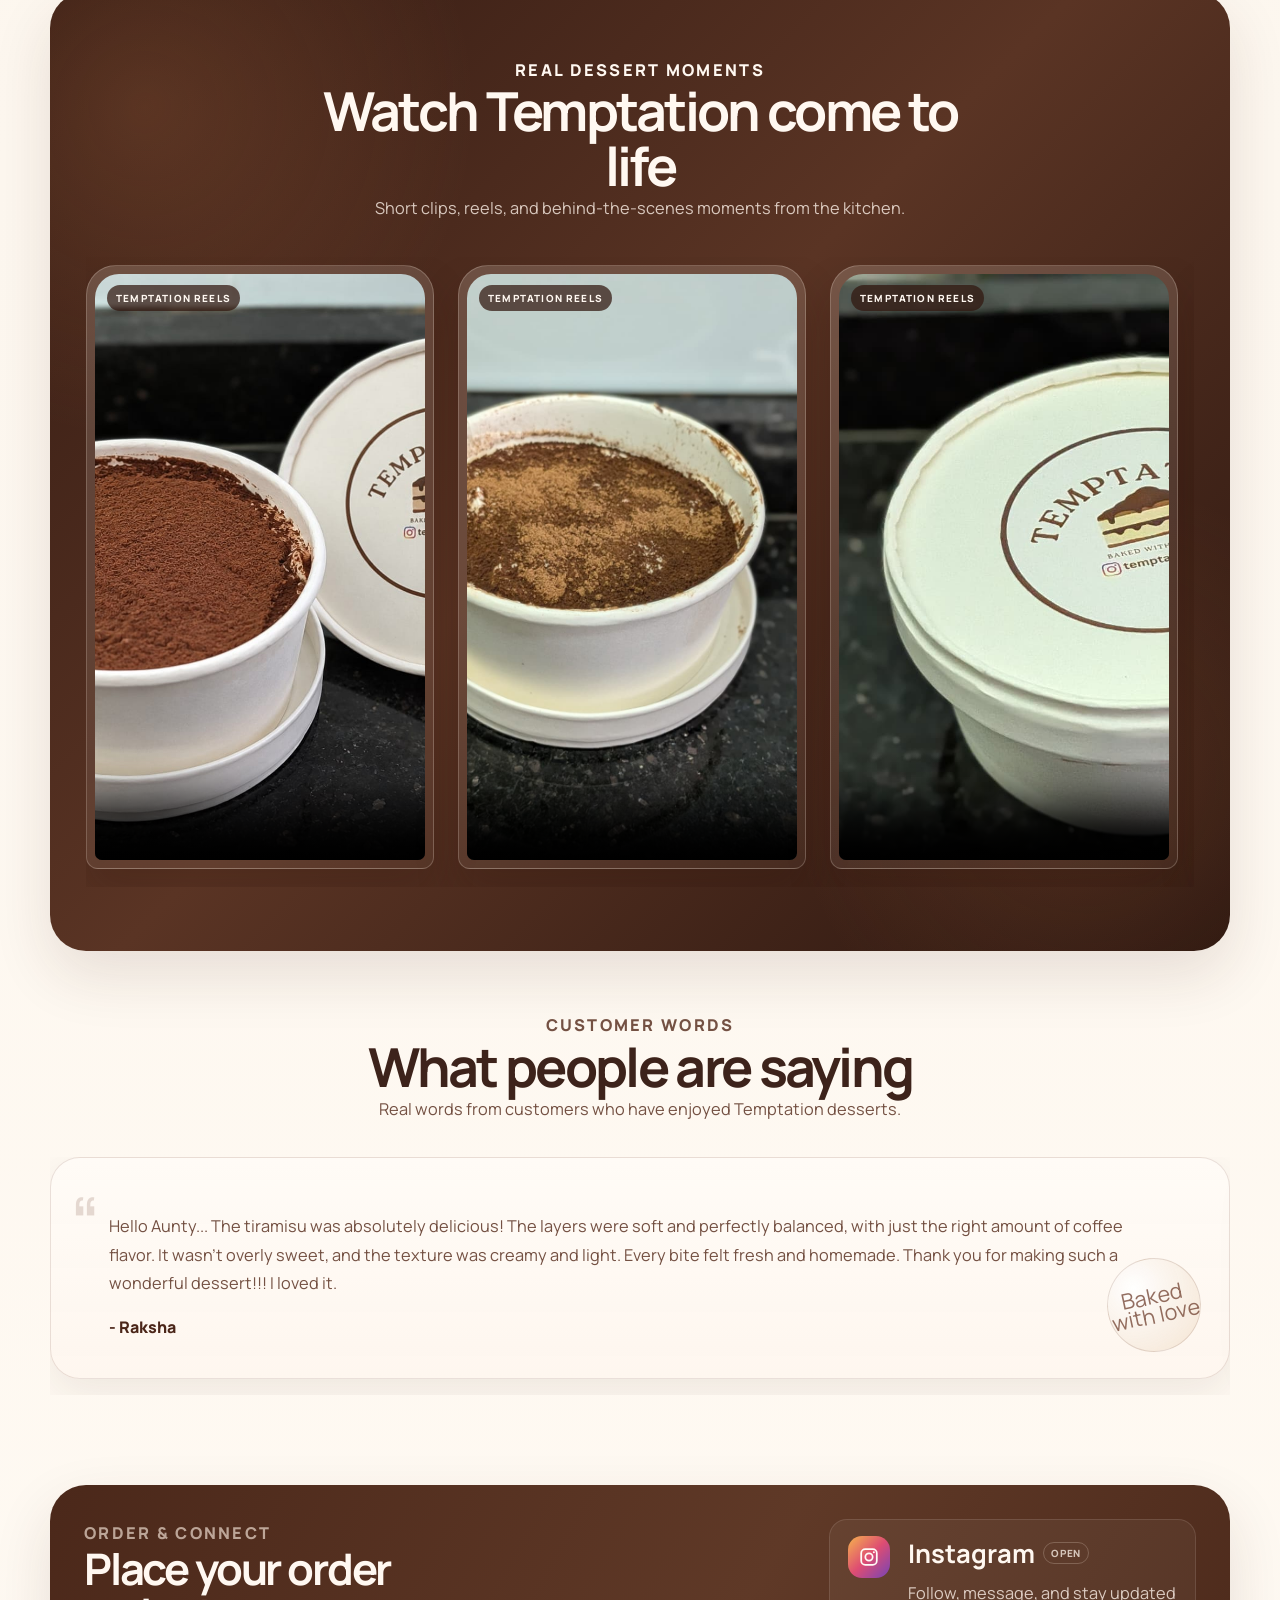
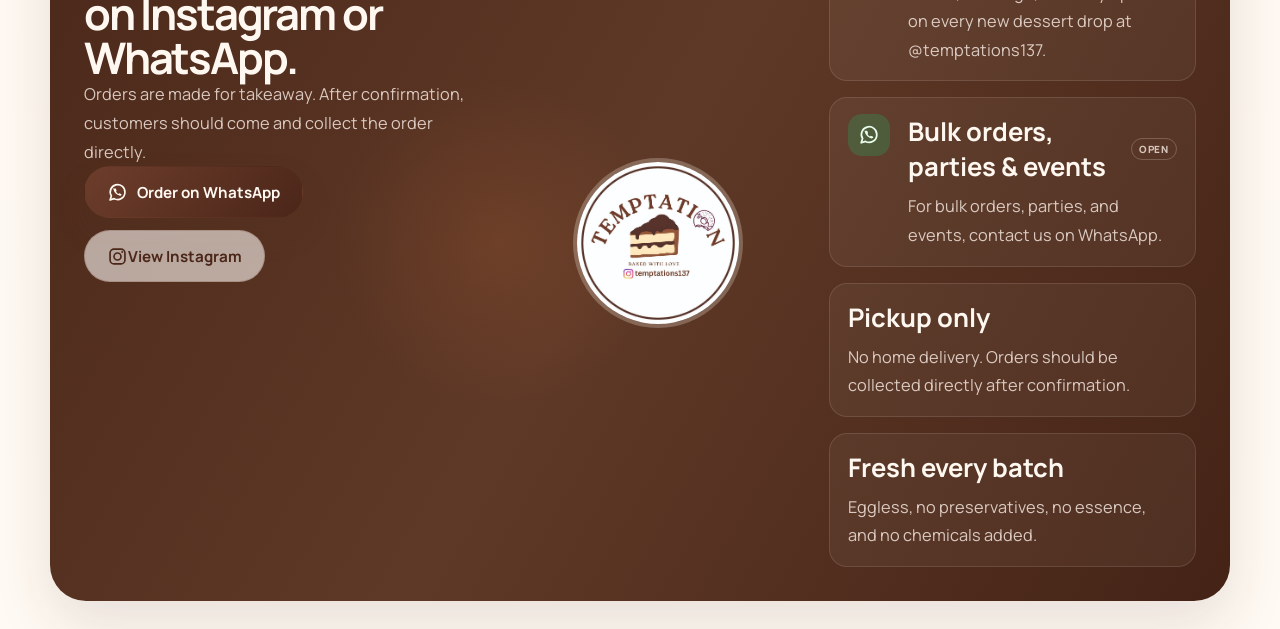
==== commit d557d816: "Improve menu cards and website sections" ====
--- a/index.html
+++ b/index.html
@@ -19,24 +19,30 @@
   <body>
     <div class="page-shell">
       <header class="topbar" id="top">
-        <a class="brand" href="#top" aria-label="Temptation home">
+        <a
+          class="brand"
+          href="index.html"
+          aria-label="Temptation home"
+        >
           <img src="assets/images/logo.jpeg" alt="Temptation logo" />
-          <div>
-            <span class="brand-name">Temptation</span>
-            <span class="brand-handle">@temptations137</span>
-          </div>
         </a>
 
-        <nav class="topnav" aria-label="Primary">
-          <a href="#story">Our Story</a>
-          <a href="#menu">Menu</a>
-          <a href="#new-drops">New Drops</a>
-          <a href="#videos">Videos</a>
-          <a href="#reviews">Reviews</a>
-          <a href="#contact">Contact</a>
-        </nav>
+        <div class="header-order-actions">
+          <a class="header-order-whatsapp" href="https://wa.me/919880898666?text=Hello%20Temptation%2C%20I%20would%20like%20to%20place%20an%20order%20for%20your%20desserts." target="_blank" rel="noopener noreferrer">Order on WhatsApp</a>
+          <a class="header-order-instagram" href="https://www.instagram.com/temptations137/" target="_blank" rel="noopener noreferrer">Order on Instagram</a>
+        </div>
 
-        <div class="top-actions" id="top-actions"></div>
+        <details class="header-dropdown">
+          <summary aria-label="Open menu"><span class="hamburger-icon" aria-hidden="true"></span></summary>
+          <nav class="dropdown-menu" aria-label="Primary">
+            <a href="story.html">Our Story</a>
+            <a href="menu.html">Menu</a>
+            <a href="new-drops.html">New Drops</a>
+            <a href="videos.html">Videos</a>
+            <a href="reviews.html">Reviews</a>
+            <a href="contact.html">Contact</a>
+          </nav>
+        </details>
       </header>
 
       <main>
@@ -81,67 +87,37 @@
         </section>
 
         <section class="values-band" aria-label="Brand values">
-          <div class="value-pill">Eggless</div>
-          <div class="value-pill">No Preservatives</div>
-          <div class="value-pill">No Essence</div>
-          <div class="value-pill">No Chemicals Added</div>
-          <div class="value-pill">Baked with Love</div>
+          <article class="value-pill"><span class="value-index">01</span><h3>Eggless</h3><p>Made without eggs.</p></article>
+          <article class="value-pill"><span class="value-index">02</span><h3>No Preservatives</h3><p>Freshly prepared in small batches.</p></article>
+          <article class="value-pill"><span class="value-index">03</span><h3>No Essence</h3><p>Real ingredients and honest flavour.</p></article>
+          <article class="value-pill"><span class="value-index">04</span><h3>No Chemicals Added</h3><p>Simple desserts, thoughtfully made.</p></article>
+          <article class="value-pill"><span class="value-index">05</span><h3>Baked with Love</h3><p>Made with care for every order.</p></article>
         </section>
 
         <section class="section intro-section" id="menu">
           <div class="section-heading">
             <p class="section-kicker">Signature collection</p>
-            <h2>Our tiramisu menu</h2>
-            <p>
-              The current menu is centred around rich, creamy tiramisu served
-              in 250ml takeaway boxes for maximum freshness.
-            </p>
+            <h2>Our dessert menu</h2>
+            <p>Freshly prepared desserts, available for takeaway pickup only.</p>
           </div>
           <div class="dessert-grid" id="dessert-grid"></div>
         </section>
 
-        <section class="section story-section">
+        <section class="section story-section" id="story">
           <div class="story-layout">
             <div class="story-image-cluster" aria-label="Dessert showcase">
-              <figure class="story-photo story-photo-main">
-                <img
-                  src="assets/images/chocolate-tiramisu.jpeg"
-                  alt="Chocolate tiramisu dessert"
-                />
-              </figure>
-              <figure class="story-photo story-photo-top">
-                <img
-                  src="assets/images/tres-leches.jpeg"
-                  alt="Tres leches dessert"
-                />
-              </figure>
-              <figure class="story-photo story-photo-left">
-                <img
-                  src="assets/images/classic-kapi-close.jpeg"
-                  alt="Classic Kapi tiramisu close-up"
-                />
-              </figure>
-              <figure class="story-photo story-photo-right">
-                <img
-                  src="assets/images/puddle-cake.png"
-                  alt="Puddle cake dessert"
-                />
-              </figure>
+              <figure class="story-photo story-photo-main"><img src="assets/images/chocolate-tiramisu.jpeg" alt="Chocolate tiramisu dessert" /></figure>
+              <figure class="story-photo story-photo-top"><img src="assets/images/tres-leches.jpeg" alt="Tres leches dessert" /></figure>
+              <figure class="story-photo story-photo-left"><img src="assets/images/classic-kapi-close.jpeg" alt="Classic Kapi tiramisu close-up" /></figure>
+              <figure class="story-photo story-photo-right"><img src="assets/images/puddle-cake.png" alt="Puddle cake dessert" /></figure>
               <div class="story-glow" aria-hidden="true"></div>
             </div>
             <div class="story-content">
               <p class="section-kicker">Why Temptation stands apart</p>
               <h2>Handcrafted for people who care about taste and trust.</h2>
-              <p>
-                Temptation is built around clean ingredients, small-batch
-                preparation, and a homemade standard that puts flavour first.
-                No artificial shortcuts, no factory feel, and no compromise on
-                texture.
-              </p>
-              <p>
-                Every order is prepared for pickup, so your dessert reaches you
-                fresh and ready to enjoy.
-              </p>
+              <p>Temptation is built around clean ingredients, small-batch preparation, and a homemade standard that puts flavour first. No artificial shortcuts, no factory feel, and no compromise on texture.</p>
+              <p>Every order is prepared for pickup, so your dessert reaches you fresh and ready to enjoy.</p>
+              <div class="story-actions" aria-label="Order Temptation desserts"></div>
             </div>
           </div>
         </section>
@@ -150,11 +126,7 @@
           <div class="section-heading section-heading-light">
             <p class="section-kicker">Fresh every two weeks</p>
             <h2>New dessert drops, one indulgence at a time</h2>
-            <p>
-              A new dessert will be introduced every two weeks. This space
-              highlights the current special and the next fresh drop from
-              Temptation.
-            </p>
+            <p>A new dessert is introduced every two weeks. See the current special and what is coming next.</p>
           </div>
           <div class="drops-grid" id="drops-grid"></div>
         </section>
@@ -163,10 +135,7 @@
           <div class="section-heading">
             <p class="section-kicker">Real dessert moments</p>
             <h2>Watch Temptation come to life</h2>
-            <p>
-              Short clips, reels, and behind-the-scenes moments from
-              @temptations137.
-            </p>
+            <p>Short clips, reels, and behind-the-scenes moments from the kitchen.</p>
           </div>
           <div class="video-grid" id="video-grid"></div>
         </section>
@@ -175,31 +144,21 @@
           <div class="section-heading">
             <p class="section-kicker">Customer words</p>
             <h2>What people are saying</h2>
-            <p>
-              Homemade desserts earn trust one box at a time. These are real
-              words from your early customers.
-            </p>
+            <p>Real words from customers who have enjoyed Temptation desserts.</p>
           </div>
           <div class="reviews-grid" id="reviews-grid"></div>
         </section>
+
       </main>
 
       <footer class="footer" id="contact">
         <div class="footer-panel footer-order">
           <p class="section-kicker">Order & connect</p>
           <h2>Place your order on Instagram or WhatsApp.</h2>
-          <p>
-            Orders are made for takeaway. After confirmation, customers should
-            come and collect the order directly.
-          </p>
+          <p>Orders are made for takeaway. After confirmation, customers should come and collect the order directly.</p>
           <div class="footer-actions" id="footer-actions"></div>
         </div>
-
-        <div class="footer-logo">
-          <img src="assets/images/logo.jpeg" alt="Temptation logo" />
-          <p>Baked with love, just for you.</p>
-        </div>
-
+        <div class="footer-logo"><img src="assets/images/logo.jpeg" alt="Temptation logo" /></div>
         <div class="footer-panel footer-info" id="contact-details"></div>
       </footer>
     </div>
--- a/styles.css
+++ b/styles.css
@@ -51,7 +51,7 @@
 
 .page-shell {
   position: relative;
-  overflow: hidden;
+  overflow-x: clip;
 }
 
 .page-shell::before,
@@ -92,11 +92,207 @@
 }
 
 .topbar {
+  width: 100%;
+  margin-inline: 0;
+  position: sticky;
+  top: 0;
+  z-index: 30;
   display: flex;
   align-items: center;
   justify-content: space-between;
   gap: 24px;
-  padding: 24px 0 18px;
+  padding: 14px max(20px, calc((100vw - 1180px) / 2));
+  background: rgba(255, 251, 246, 0.88);
+  border-bottom: 1px solid rgba(109, 61, 43, 0.12);
+  box-shadow: 0 8px 22px rgba(67, 35, 21, 0.06);
+}
+
+.header-dropdown {
+  position: relative;
+  z-index: 20;
+}
+
+.header-dropdown summary {
+  display: inline-flex;
+  align-items: center;
+  justify-content: center;
+  width: 52px;
+  min-height: 50px;
+  padding: 0;
+  border: 1px solid rgba(109, 61, 43, 0.22);
+  border-radius: 999px;
+  color: var(--accent-deep);
+  background: rgba(255, 250, 245, 0.76);
+  cursor: pointer;
+  font-weight: 800;
+  list-style: none;
+}
+
+.header-dropdown summary::-webkit-details-marker {
+  display: none;
+}
+
+.hamburger-icon,
+.hamburger-icon::before,
+.hamburger-icon::after {
+  display: block;
+  width: 22px;
+  height: 2px;
+  border-radius: 999px;
+  background: var(--accent-deep);
+}
+
+.hamburger-icon {
+  position: relative;
+}
+
+.hamburger-icon::before,
+.hamburger-icon::after {
+  content: "";
+  position: absolute;
+  left: 0;
+  transition: transform 180ms ease;
+}
+
+.hamburger-icon::before {
+  top: -7px;
+}
+
+.hamburger-icon::after {
+  top: 7px;
+}
+
+.header-dropdown[open] .hamburger-icon {
+  background: transparent;
+}
+
+.header-dropdown[open] .hamburger-icon::before {
+  transform: translateY(7px) rotate(45deg);
+}
+
+.header-dropdown[open] .hamburger-icon::after {
+  transform: translateY(-7px) rotate(-45deg);
+}
+
+.header-dropdown[open] .dropdown-menu {
+  position: fixed;
+  top: 0;
+  left: 0;
+  width: 100vw;
+  height: 100vh;
+  min-height: 100dvh;
+  z-index: 40;
+  display: grid;
+  padding: 100px max(24px, calc((100vw - 540px) / 2)) 36px;
+  place-content: center;
+  gap: 4px;
+  border: 0;
+  border-radius: 0;
+  background:
+    radial-gradient(circle at 72% 18%, rgba(191, 121, 78, 0.42), transparent 24%),
+    radial-gradient(circle at 18% 80%, rgba(208, 158, 113, 0.2), transparent 28%),
+    linear-gradient(135deg, #2f1710 0%, #5d3322 52%, #321911 100%);
+  box-shadow: none;
+}
+
+.header-dropdown[open] summary {
+  position: relative;
+  z-index: 41;
+  border-color: rgba(255, 247, 239, 0.35);
+  background: #fffaf5;
+}
+
+.header-dropdown[open] .dropdown-menu a {
+  padding: 12px 20px;
+  border-bottom: 1px solid rgba(255, 244, 235, 0.22);
+  border-radius: 0;
+  color: #fff8f1;
+  font-family: "Cormorant Garamond", serif;
+  font-size: clamp(1.8rem, 4vw, 2.7rem);
+  line-height: 1;
+  text-align: center;
+}
+
+.header-dropdown[open] .dropdown-menu a:hover,
+.header-dropdown[open] .dropdown-menu a:focus-visible {
+  color: #fff8f1;
+  background: rgba(255, 247, 239, 0.12);
+}
+
+.dropdown-menu {
+  position: absolute;
+  top: calc(100% + 10px);
+  right: 0;
+  display: grid;
+  width: min(270px, calc(100vw - 40px));
+  padding: 12px;
+  border: 1px solid rgba(109, 61, 43, 0.15);
+  border-radius: 22px;
+  background: rgba(255, 251, 246, 0.98);
+  box-shadow: var(--shadow);
+}
+
+.dropdown-menu a {
+  padding: 11px 13px;
+  border-radius: 12px;
+  color: var(--text-soft);
+  font-weight: 700;
+}
+
+.dropdown-menu a:hover,
+.dropdown-menu a:focus-visible {
+  background: rgba(109, 61, 43, 0.08);
+  color: var(--accent-deep);
+}
+
+.header-order-actions {
+  display: flex;
+  align-items: center;
+  justify-content: flex-end;
+  gap: 10px;
+  margin-left: auto;
+}
+
+.header-order-whatsapp,
+.header-order-instagram {
+  display: inline-flex;
+  align-items: center;
+  justify-content: center;
+  min-height: 46px;
+  padding: 0 17px;
+  border: 1px solid rgba(109, 61, 43, 0.2);
+  border-radius: 999px;
+  font-size: 0.86rem;
+  font-weight: 800;
+  white-space: nowrap;
+  transition: transform 180ms ease, box-shadow 180ms ease;
+}
+
+.header-order-whatsapp {
+  color: #fff9f2;
+  border-color: transparent;
+  background: linear-gradient(135deg, var(--accent), var(--accent-deep));
+  box-shadow: 0 12px 22px rgba(86, 49, 35, 0.16);
+}
+
+.header-order-instagram {
+  color: var(--accent-deep);
+  background: rgba(255, 250, 245, 0.76);
+}
+
+.header-order-whatsapp:hover,
+.header-order-instagram:hover,
+.header-order-whatsapp:focus-visible,
+.header-order-instagram:focus-visible {
+  transform: translateY(-2px);
+}
+
+.page-main {
+  min-height: calc(100vh - 120px);
+}
+
+.page-hero {
+  padding-top: 50px;
 }
 
 .brand {
@@ -107,11 +303,12 @@
 }
 
 .brand img {
-  width: 74px;
-  height: 74px;
+  width: 66px;
+  height: 66px;
   border-radius: 50%;
   object-fit: cover;
-  border: 2px solid rgba(109, 61, 43, 0.12);
+  border: 3px solid rgba(255, 250, 245, 0.95);
+  background: #fffaf5;
   box-shadow: var(--shadow-soft);
 }
 
@@ -190,6 +387,23 @@
     border-color 180ms ease;
 }
 
+.cta.has-icon {
+  gap: 9px;
+}
+
+.social-icon {
+  display: inline-grid;
+  flex: 0 0 auto;
+  place-items: center;
+  width: 21px;
+  height: 21px;
+}
+
+.social-icon svg {
+  width: 100%;
+  height: 100%;
+}
+
 .cta {
   background: linear-gradient(135deg, var(--accent) 0%, var(--accent-deep) 100%);
   color: #fff9f2;
@@ -234,8 +448,11 @@
 
 .hero h1,
 .section-heading h2,
+.section-heading h1,
 .story-content h2,
-.footer-panel h2 {
+.story-content h1,
+.footer-panel h2,
+.footer-panel h1 {
   margin: 0;
   font-family: "Cormorant Garamond", serif;
   font-size: clamp(3rem, 5vw, 5.1rem);
@@ -380,20 +597,68 @@
 .values-band {
   display: grid;
   grid-template-columns: repeat(5, minmax(0, 1fr));
-  gap: 14px;
-  margin-bottom: 24px;
-  padding: 0 0 18px;
+  gap: 12px;
+  margin-bottom: 34px;
+  padding: 10px 0 18px;
 }
 
 .value-pill {
-  padding: 18px 16px;
-  border-radius: 999px;
+  position: relative;
+  min-height: 158px;
+  padding: 24px 18px 18px;
+  border-radius: 22px;
   border: 1px solid rgba(109, 61, 43, 0.12);
-  background: rgba(255, 249, 242, 0.7);
-  text-align: center;
+  background: linear-gradient(150deg, rgba(255, 252, 247, 0.9), rgba(245, 229, 210, 0.72));
+  color: var(--text);
+  box-shadow: var(--shadow-soft);
+  overflow: hidden;
+  transition: transform 220ms ease, box-shadow 220ms ease;
+}
+
+.value-pill::after {
+  content: "";
+  position: absolute;
+  right: -24px;
+  bottom: -34px;
+  width: 94px;
+  height: 94px;
+  border-radius: 50%;
+  background: radial-gradient(circle at 32% 28%, rgba(255, 255, 255, 0.94), rgba(175, 107, 73, 0.22));
+  opacity: 0.72;
+}
+
+.value-pill:hover {
+  transform: translateY(-6px);
+  box-shadow: 0 22px 38px rgba(67, 35, 21, 0.14);
+}
+
+.value-index {
+  display: block;
+  margin-bottom: 16px;
+  color: var(--accent);
+  font-size: 0.68rem;
+  font-weight: 800;
+  letter-spacing: 0.14em;
+}
+
+.value-pill h3,
+.value-pill p {
+  position: relative;
+  z-index: 1;
+  margin: 0;
+}
+
+.value-pill h3 {
   color: var(--accent-deep);
-  font-weight: 700;
-  box-shadow: var(--shadow-soft);
+  font-size: 0.93rem;
+  line-height: 1.2;
+}
+
+.value-pill p {
+  margin-top: 8px;
+  color: var(--text-soft);
+  font-size: 0.75rem;
+  line-height: 1.45;
 }
 
 .section {
@@ -407,8 +672,11 @@
 }
 
 .section-heading h2,
+.section-heading h1,
 .story-content h2,
-.footer-panel h2 {
+.story-content h1,
+.footer-panel h2,
+.footer-panel h1 {
   font-size: clamp(2.4rem, 4.2vw, 4rem);
 }
 
@@ -431,7 +699,7 @@
 }
 
 .dessert-grid {
-  grid-template-columns: repeat(2, minmax(0, 1fr));
+  grid-template-columns: repeat(4, minmax(0, 1fr));
 }
 
 .dessert-card,
@@ -445,15 +713,17 @@
 }
 
 .dessert-card {
-  display: grid;
-  grid-template-columns: minmax(0, 0.95fr) minmax(0, 1fr);
+  position: relative;
+  display: grid;
+  grid-template-columns: 1fr;
 }
 
 .dessert-card img {
   width: 100%;
-  height: 100%;
+  height: auto;
+  aspect-ratio: 4 / 3;
   object-fit: cover;
-  min-height: 100%;
+  min-height: 0;
 }
 
 .dessert-copy {
@@ -461,7 +731,54 @@
   flex-direction: column;
   gap: 18px;
   justify-content: space-between;
-  padding: 28px 26px 24px;
+  min-height: 0;
+  padding: 22px 20px 24px;
+  text-align: center;
+}
+
+.dessert-order-actions {
+  position: absolute;
+  inset: 0;
+  z-index: 2;
+  display: grid;
+  grid-template-columns: repeat(2, minmax(0, 1fr));
+  place-content: center;
+  gap: 12px;
+  padding: 28px;
+  opacity: 0;
+  visibility: hidden;
+  background: rgba(54, 28, 19, 0.78);
+  backdrop-filter: blur(3px);
+  transition: opacity 220ms ease, visibility 220ms ease;
+}
+
+.dessert-card:hover .dessert-order-actions,
+.dessert-card:focus-within .dessert-order-actions {
+  opacity: 1;
+  visibility: visible;
+}
+
+.dessert-order-title {
+  grid-column: 1 / -1;
+  margin: 0;
+  color: #fff8f1;
+  font-family: "Cormorant Garamond", serif;
+  font-size: clamp(2rem, 3vw, 2.8rem);
+  font-weight: 700;
+  text-align: center;
+}
+
+.dessert-order-actions .cta,
+.dessert-order-actions .cta-secondary {
+  min-height: 48px;
+  padding-inline: 14px;
+  text-align: center;
+}
+
+.dessert-order-actions .cta-secondary {
+  border-color: rgba(255, 250, 245, 0.7);
+  color: var(--accent-deep);
+  background: #fffaf5;
 }
 
 .dessert-copy h3,
@@ -541,6 +858,12 @@
   height: 100%;
   object-fit: cover;
   display: block;
+  transition: opacity 220ms ease, transform 300ms ease;
+}
+
+.story-photo img.is-changing {
+  opacity: 0;
+  transform: scale(1.06);
 }
 
 .story-photo-main {
@@ -590,6 +913,13 @@
   filter: blur(18px);
 }
 
+.story-actions {
+  display: flex;
+  flex-wrap: wrap;
+  gap: 12px;
+  margin-top: 28px;
+}
+
 .drops-section {
   position: relative;
   padding-block: 72px;
@@ -612,12 +942,16 @@
 }
 
 .drops-grid {
-  grid-template-columns: repeat(2, minmax(0, 1fr));
+  grid-template-columns: minmax(0, 1.45fr) minmax(260px, 0.75fr);
   position: relative;
   z-index: 1;
+  perspective: 1200px;
 }
 
 .drop-card {
+  position: relative;
+  display: grid;
+  grid-template-rows: auto 1fr;
   min-height: 270px;
   padding: 28px;
   border-radius: 28px;
@@ -625,6 +959,9 @@
   background: rgba(255, 245, 236, 0.08);
   backdrop-filter: blur(8px);
   color: #fff7ef;
+  overflow: hidden;
+  transform-style: preserve-3d;
+  transition: transform 280ms ease, box-shadow 280ms ease;
 }
 
 .drop-card p {
@@ -632,8 +969,8 @@
 }
 
 .drop-card img {
-  width: 90px;
-  height: 90px;
+  width: 100px;
+  height: 100px;
   margin-bottom: 18px;
   border-radius: 22px;
   object-fit: cover;
@@ -658,11 +995,110 @@
 }
 
 .video-grid {
-  grid-template-columns: repeat(3, minmax(0, 1fr));
+  display: flex;
+  gap: 24px;
+  padding: 8px 8px 18px;
+  overflow-x: auto;
+  overscroll-behavior-x: contain;
+  scrollbar-width: none;
+  scroll-snap-type: x mandatory;
+}
+
+.video-grid::-webkit-scrollbar {
+  display: none;
 }
 
 .video-card {
   position: relative;
+  flex: 0 0 calc((100% - 48px) / 3);
+  padding: 8px;
+  border: 1px solid rgba(255, 239, 226, 0.22);
+  border-radius: 30px 30px 12px 12px;
+  background: linear-gradient(155deg, rgba(255, 245, 235, 0.18), rgba(255, 245, 235, 0.04));
+  box-shadow: 0 24px 42px rgba(45, 20, 11, 0.22);
+  scroll-snap-align: start;
+  transition: transform 220ms ease, box-shadow 220ms ease;
+}
+
+.drop-card-copy {
+  position: relative;
+  z-index: 2;
+}
+
+.drop-card.is-featured {
+  grid-template-columns: minmax(220px, 0.84fr) minmax(0, 1.16fr);
+  grid-template-rows: 1fr;
+  align-items: center;
+  min-height: 380px;
+  gap: 30px;
+  padding: 30px;
+  background:
+    radial-gradient(circle at 18% 18%, rgba(255, 255, 255, 0.15), transparent 24%),
+    linear-gradient(135deg, rgba(255, 246, 237, 0.19), rgba(255, 245, 236, 0.07));
+}
+
+.drop-card.is-featured img {
+  width: 100%;
+  height: 320px;
+  margin: 0;
+  border-radius: 28px;
+  box-shadow: 18px 24px 34px rgba(26, 8, 3, 0.24);
+  transform: rotateY(-12deg) rotateZ(-3deg) translateZ(28px);
+  animation: dessert-tilt 5.5s ease-in-out infinite;
+}
+
+.drop-card.is-featured h3 {
+  font-size: clamp(2rem, 3.4vw, 3.1rem);
+}
+
+.drop-card.is-featured::before {
+  content: "";
+  position: absolute;
+  left: 8%;
+  bottom: 5%;
+  width: 42%;
+  aspect-ratio: 1;
+  border: 1px solid rgba(255, 242, 230, 0.3);
+  border-radius: 50%;
+  transform: rotateX(65deg) rotateZ(-24deg);
+  animation: orbit-turn 8s linear infinite;
+}
+
+.drop-card:not(.is-featured):hover,
+.drop-card.is-featured:hover {
+  transform: translateY(-8px) rotateY(-3deg);
+  box-shadow: 0 28px 48px rgba(32, 10, 4, 0.25);
+}
+
+.drop-orbit {
+  position: absolute;
+  top: -28px;
+  right: -18px;
+  width: 72px;
+  height: 72px;
+  border: 1px solid rgba(255, 245, 235, 0.3);
+  border-radius: 50%;
+  animation: orbit-turn 7s linear infinite;
+}
+
+.video-card::after {
+  content: "TEMPTATION REELS";
+  position: absolute;
+  top: 19px;
+  left: 20px;
+  z-index: 1;
+  padding: 6px 9px;
+  border-radius: 999px;
+  color: #fff8f1;
+  background: rgba(49, 23, 14, 0.72);
+  font-size: 0.62rem;
+  font-weight: 800;
+  letter-spacing: 0.12em;
+}
+
+.video-card:hover {
+  transform: translateY(-8px) rotate(-1deg);
+  box-shadow: 0 30px 55px rgba(45, 20, 11, 0.3);
 }
 
 .video-card video {
@@ -670,7 +1106,28 @@
   aspect-ratio: 9 / 16;
   object-fit: cover;
   background: #2c160f;
-  border-radius: 24px;
+  border-radius: 24px 24px 7px 7px;
+}
+
+.videos-section {
+  margin-top: 20px;
+  padding: 64px 36px;
+  border-radius: var(--radius-xl);
+  background:
+    radial-gradient(circle at 8% 12%, rgba(204, 128, 81, 0.22), transparent 24%),
+    radial-gradient(circle at 88% 82%, rgba(204, 128, 81, 0.16), transparent 23%),
+    linear-gradient(135deg, #331a12 0%, #5a3424 48%, #2b160f 100%);
+  box-shadow: var(--shadow);
+}
+
+.videos-section .section-kicker,
+.videos-section .section-heading h2,
+.videos-section .section-heading h1 {
+  color: #fff8f1;
+}
+
+.videos-section .section-heading p:not(.section-kicker) {
+  color: rgba(255, 244, 235, 0.78);
 }
 
 .video-copy {
@@ -687,23 +1144,70 @@
 }
 
 .reviews-grid {
-  grid-template-columns: repeat(4, minmax(0, 1fr));
+  display: flex;
+  gap: 24px;
+  overflow-x: auto;
+  overflow-y: hidden;
+  padding-bottom: 16px;
+  scroll-snap-type: x mandatory;
+  scrollbar-width: auto;
+  scrollbar-color: var(--accent) rgba(109, 61, 43, 0.14);
+}
+
+.reviews-grid::-webkit-scrollbar {
+  height: 12px;
+}
+
+.reviews-grid::-webkit-scrollbar-track {
+  border-radius: 999px;
+  background: rgba(109, 61, 43, 0.12);
+  box-shadow: inset 0 1px 3px rgba(67, 35, 21, 0.1);
+}
+
+.reviews-grid::-webkit-scrollbar-thumb {
+  border: 3px solid transparent;
+  border-radius: 999px;
+  background: linear-gradient(90deg, var(--accent), var(--accent-soft));
+  background-clip: padding-box;
 }
 
 .review-card {
   position: relative;
+  flex: 0 0 100%;
   min-height: 100%;
-  padding: 28px 24px 26px;
+  padding: 54px 58px 40px;
+  overflow: hidden;
+  scroll-snap-align: start;
 }
 
 .review-card::before {
-  content: "“";
+  content: "\201C";
   position: absolute;
   top: 10px;
   left: 18px;
   font-family: "Cormorant Garamond", serif;
-  font-size: 4.2rem;
+  font-size: 5.4rem;
   color: rgba(109, 61, 43, 0.18);
+}
+
+.review-card::after {
+  content: "Baked with love";
+  position: absolute;
+  right: 28px;
+  bottom: 26px;
+  display: grid;
+  place-items: center;
+  width: 92px;
+  height: 92px;
+  border: 1px solid rgba(109, 61, 43, 0.16);
+  border-radius: 50%;
+  color: rgba(109, 61, 43, 0.74);
+  font-family: "Allura", cursive;
+  font-size: 1.35rem;
+  line-height: 0.9;
+  text-align: center;
+  transform: rotate(-12deg);
+  background: radial-gradient(circle at 32% 28%, rgba(255, 255, 255, 0.92), rgba(242, 224, 204, 0.8));
 }
 
 .review-card p {
@@ -746,6 +1250,26 @@
   z-index: 1;
 }
 
+.footer-order {
+  padding-right: 12px;
+}
+
+.footer-order h1,
+.footer-order h2 {
+  max-width: 12ch;
+  font-size: clamp(2rem, 3.4vw, 3.25rem);
+}
+
+.footer-actions,
+.story-actions {
+  align-items: center;
+}
+
+.footer-actions .cta,
+.footer-actions .cta-secondary {
+  min-height: 52px;
+}
+
 .footer-logo {
   display: grid;
   place-items: center;
@@ -771,6 +1295,10 @@
 }
 
 .detail-card {
+  display: grid;
+  grid-template-columns: 46px 1fr;
+  gap: 14px;
+  align-items: start;
   padding: 16px 18px;
   border-radius: 18px;
   border: 1px solid rgba(255, 236, 224, 0.12);
@@ -781,6 +1309,28 @@
     border-color 180ms ease;
 }
 
+.detail-card > .social-icon {
+  width: 42px;
+  height: 42px;
+  padding: 10px;
+  border-radius: 14px;
+  color: #fffaf5;
+  background: rgba(255, 245, 236, 0.12);
+}
+
+.detail-card.is-whatsapp > .social-icon {
+  color: #eaffee;
+  background: rgba(39, 174, 96, 0.28);
+}
+
+.detail-card.is-instagram > .social-icon {
+  background: linear-gradient(135deg, #f6b34d, #de4d72 50%, #7544b7);
+}
+
+.detail-card:not(.is-whatsapp):not(.is-instagram) {
+  grid-template-columns: 1fr;
+}
+
 .detail-card h3 {
   margin: 0 0 8px;
   font-family: "Cormorant Garamond", serif;
@@ -788,6 +1338,27 @@
   color: #fff8f1;
 }
 
+.detail-card.is-whatsapp h3,
+.detail-card.is-instagram h3 {
+  display: flex;
+  align-items: center;
+  gap: 8px;
+}
+
+.detail-card.is-whatsapp h3::after,
+.detail-card.is-instagram h3::after {
+  content: "Open";
+  padding: 3px 7px;
+  border: 1px solid rgba(255, 240, 228, 0.22);
+  border-radius: 999px;
+  color: rgba(255, 245, 236, 0.75);
+  font-family: "Manrope", sans-serif;
+  font-size: 0.62rem;
+  font-weight: 800;
+  letter-spacing: 0.08em;
+  text-transform: uppercase;
+}
+
 a.detail-card:hover,
 a.detail-card:focus-visible {
   transform: translateY(-2px);
@@ -795,6 +1366,189 @@
   border-color: rgba(255, 236, 224, 0.26);
 }
 
+.contact-form-panel {
+  display: grid;
+  grid-template-columns: minmax(0, 0.82fr) minmax(0, 1.18fr);
+  gap: 32px;
+  grid-column: 1 / -1;
+  margin-top: 12px;
+  padding: 30px;
+  border: 1px solid rgba(255, 237, 225, 0.18);
+  border-radius: 26px;
+  background: rgba(255, 247, 240, 0.08);
+}
+
+.contact-form-intro h2 {
+  margin: 0 0 12px;
+  color: #fff8f1;
+  font-size: clamp(1.6rem, 2.5vw, 2.3rem);
+  letter-spacing: -0.04em;
+}
+
+.contact-form-intro p:not(.section-kicker) {
+  margin: 0;
+  color: rgba(255, 244, 236, 0.76);
+  line-height: 1.7;
+}
+
+.contact-form {
+  display: grid;
+  grid-template-columns: repeat(2, minmax(0, 1fr));
+  gap: 16px;
+}
+
+.contact-form label {
+  display: grid;
+  gap: 8px;
+  color: rgba(255, 246, 239, 0.86);
+  font-size: 0.78rem;
+  font-weight: 800;
+  letter-spacing: 0.06em;
+  text-transform: uppercase;
+}
+
+.contact-form input,
+.contact-form select,
+.contact-form textarea {
+  width: 100%;
+  border: 1px solid rgba(255, 239, 228, 0.22);
+  border-radius: 12px;
+  outline: none;
+  color: #fffaf5;
+  background: rgba(255, 249, 243, 0.1);
+  font: inherit;
+  letter-spacing: normal;
+  text-transform: none;
+}
+
+.contact-form input,
+.contact-form select {
+  min-height: 48px;
+  padding: 0 14px;
+}
+
+.contact-form textarea {
+  min-height: 110px;
+  padding: 14px;
+  resize: vertical;
+}
+
+.contact-form input::placeholder,
+.contact-form textarea::placeholder {
+  color: rgba(255, 244, 236, 0.52);
+}
+
+.contact-form select option {
+  color: var(--text);
+  background: #fffaf5;
+}
+
+.contact-form input:focus,
+.contact-form select:focus,
+.contact-form textarea:focus {
+  border-color: rgba(255, 245, 236, 0.7);
+  box-shadow: 0 0 0 3px rgba(246, 215, 191, 0.14);
+}
+
+.contact-form-message {
+  grid-column: 1 / -1;
+}
+
+.contact-submit {
+  grid-column: 1 / -1;
+  min-height: 52px;
+  border: 0;
+  border-radius: 999px;
+  color: var(--accent-deep);
+  background: #fffaf5;
+  cursor: pointer;
+  font: inherit;
+  font-weight: 800;
+  transition: transform 180ms ease, box-shadow 180ms ease;
+}
+
+.contact-submit:hover,
+.contact-submit:focus-visible {
+  transform: translateY(-2px);
+  box-shadow: 0 14px 25px rgba(25, 8, 3, 0.18);
+}
+
+.contact-page-layout {
+  display: grid;
+  grid-template-columns: minmax(260px, 0.7fr) minmax(0, 1.3fr);
+  gap: 24px;
+  max-width: 1060px;
+  margin: 0 auto;
+  padding: 30px;
+  border-radius: 30px;
+  background: linear-gradient(135deg, #4b281a 0%, #5f3927 48%, #442316 100%);
+  box-shadow: var(--shadow);
+}
+
+.contact-page-layout .contact-form-panel {
+  grid-column: auto;
+  margin: 0;
+  padding: 0;
+  border: 0;
+  border-radius: 0;
+  background: transparent;
+}
+
+.contact-channel-list {
+  display: grid;
+  align-content: start;
+  gap: 16px;
+}
+
+/* Use one clean sans-serif family across the whole site. */
+.header-dropdown[open] .dropdown-menu a,
+.hero h1,
+.section-heading h1,
+.section-heading h2,
+.story-content h1,
+.story-content h2,
+.footer-panel h1,
+.footer-panel h2,
+.pickup-card h2,
+.hero-badge strong,
+.dessert-order-title,
+.dessert-copy h3,
+.drop-card h3,
+.video-card h3,
+.detail-card h3,
+.footer-logo p,
+.review-card::before,
+.review-card::after {
+  font-family: "Manrope", sans-serif;
+}
+
+.hero h1,
+.section-heading h1,
+.section-heading h2,
+.story-content h1,
+.story-content h2,
+.footer-panel h1,
+.footer-panel h2 {
+  letter-spacing: -0.05em;
+  line-height: 1.02;
+}
+
+.script-line {
+  font-family: "Manrope", sans-serif;
+  font-size: clamp(1.35rem, 2.5vw, 2rem);
+  font-weight: 600;
+  letter-spacing: -0.03em;
+}
+
+.dessert-grid {
+  align-items: stretch;
+}
+
+.dessert-copy h3 {
+  font-size: clamp(1.45rem, 2vw, 1.9rem);
+  line-height: 1.15;
+}
+
 @media (max-width: 1100px) {
   .hero,
   .story-layout,
@@ -820,6 +1574,10 @@
     grid-template-columns: repeat(2, minmax(0, 1fr));
   }
 
+  .video-card {
+    flex-basis: calc((100% - 24px) / 2);
+  }
+
   .footer-logo {
     order: -1;
   }
@@ -831,12 +1589,21 @@
 
 @media (max-width: 900px) {
   .topbar {
-    flex-direction: column;
-    align-items: flex-start;
+    flex-wrap: wrap;
+    gap: 14px;
   }
 
   .topnav {
     justify-content: flex-start;
+  }
+
+  .header-dropdown {
+    margin-left: 0;
+  }
+
+  .contact-form-panel,
+  .contact-page-layout {
+    grid-template-columns: 1fr;
   }
 
   .dessert-grid,
@@ -849,10 +1616,50 @@
 
   .dessert-card {
     grid-template-columns: 1fr;
+    min-height: 0;
   }
 
   .dessert-card img {
-    max-height: 360px;
+    min-height: 0;
+    height: auto;
+    max-height: none;
+    aspect-ratio: 4 / 3;
+    object-fit: cover;
+  }
+
+  .dessert-copy {
+    min-height: 0;
+    padding: 22px 20px;
+  }
+
+  .dessert-copy h3 {
+    font-size: 1.45rem;
+  }
+
+  .video-card {
+    flex-basis: min(78vw, 390px);
+  }
+
+  .dessert-order-actions {
+    position: static;
+    grid-column: 1 / -1;
+    display: grid;
+    visibility: visible;
+    padding: 0 18px 20px;
+    background: transparent;
+    opacity: 1;
+    backdrop-filter: none;
+  }
+
+  .dessert-order-title {
+    display: none;
+  }
+
+  .dessert-order-actions .cta,
+  .dessert-order-actions .cta-secondary {
+    min-height: 48px;
+    padding-inline: 10px;
+    font-size: 0.78rem;
   }
 
   .hero-frame {
@@ -902,6 +1709,10 @@
     width: 38%;
     height: 34%;
   }
+
+  .story-actions {
+    margin-top: 22px;
+  }
 }
 
 @media (max-width: 640px) {
@@ -911,15 +1722,26 @@
 
   .topbar {
     padding-top: 18px;
+    padding-inline: 12px;
   }
 
   .brand img {
-    width: 58px;
-    height: 58px;
-  }
-
-  .brand-name {
-    font-size: 1.8rem;
+    width: 56px;
+    height: 56px;
+  }
+
+  .header-order-actions {
+    order: 3;
+    width: 100%;
+    margin: 0;
+  }
+
+  .header-order-whatsapp,
+  .header-order-instagram {
+    flex: 1;
+    min-height: 44px;
+    padding-inline: 10px;
+    font-size: 0.72rem;
   }
 
   .hero {
@@ -927,12 +1749,58 @@
     padding-bottom: 26px;
   }
 
+  .video-grid {
+    gap: 16px;
+    padding-right: 14vw;
+  }
+
+  .contact-form-panel,
+  .contact-page-layout {
+    gap: 22px;
+    padding: 20px;
+    border-radius: 22px;
+  }
+
+  .contact-form {
+    grid-template-columns: 1fr;
+  }
+
+  .contact-form-message,
+  .contact-submit {
+    grid-column: auto;
+  }
+
+  .videos-section {
+    margin-top: 8px;
+    padding: 46px 18px;
+    border-radius: 26px;
+  }
+
+  .video-grid {
+    padding: 4px 4px 16px;
+  }
+
+  .video-card {
+    padding: 6px;
+    border-radius: 24px 24px 10px 10px;
+  }
+
+  .video-card::after {
+    top: 15px;
+    left: 15px;
+    font-size: 0.55rem;
+  }
+
+  .video-card {
+    flex-basis: 82vw;
+  }
+
   .hero h1 {
     font-size: 2.9rem;
   }
 
   .script-line {
-    font-size: 2.3rem;
+    font-size: 1.45rem;
   }
 
   .pickup-card {
@@ -1015,6 +1883,18 @@
   .video-copy,
   .footer {
     padding-inline: 18px;
+  }
+
+  .review-card {
+    padding: 46px 24px 112px;
+  }
+
+  .review-card::after {
+    right: 20px;
+    bottom: 18px;
+    width: 78px;
+    height: 78px;
+    font-size: 1.14rem;
   }
 
   .footer {
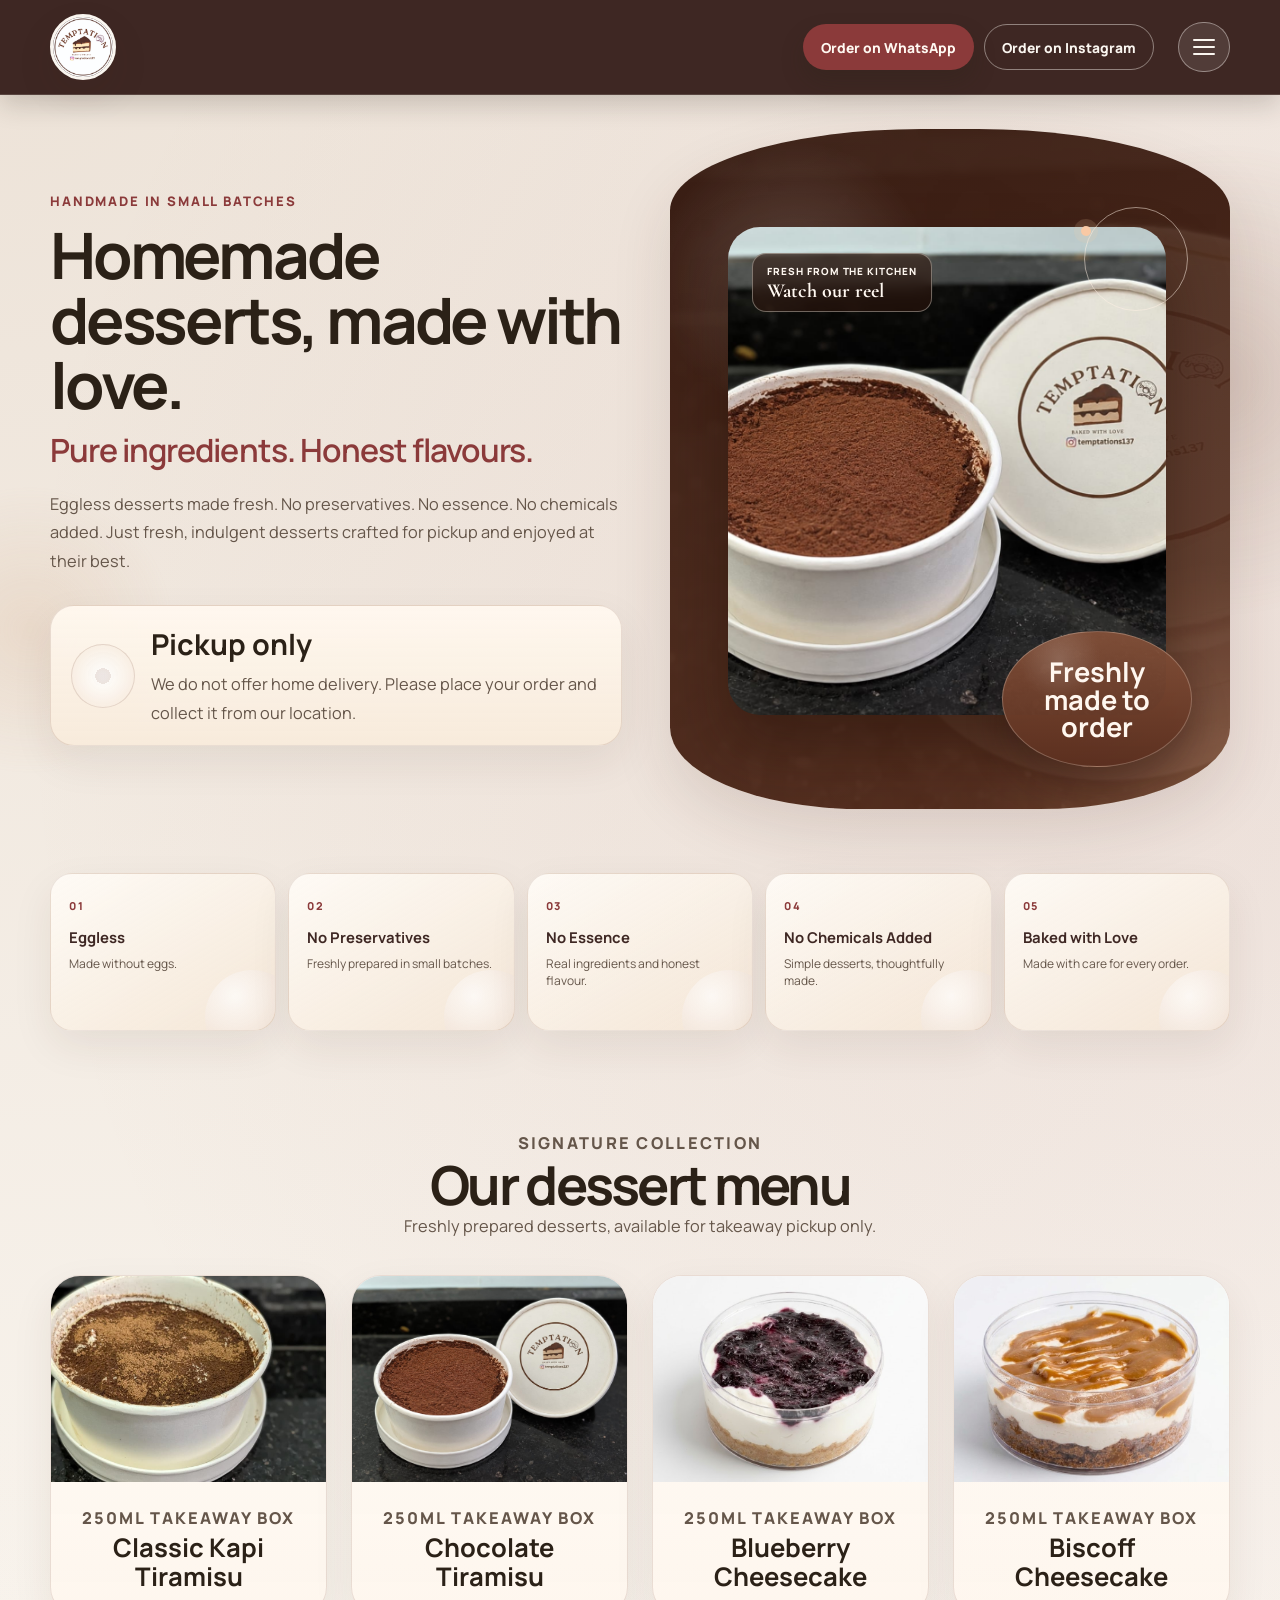
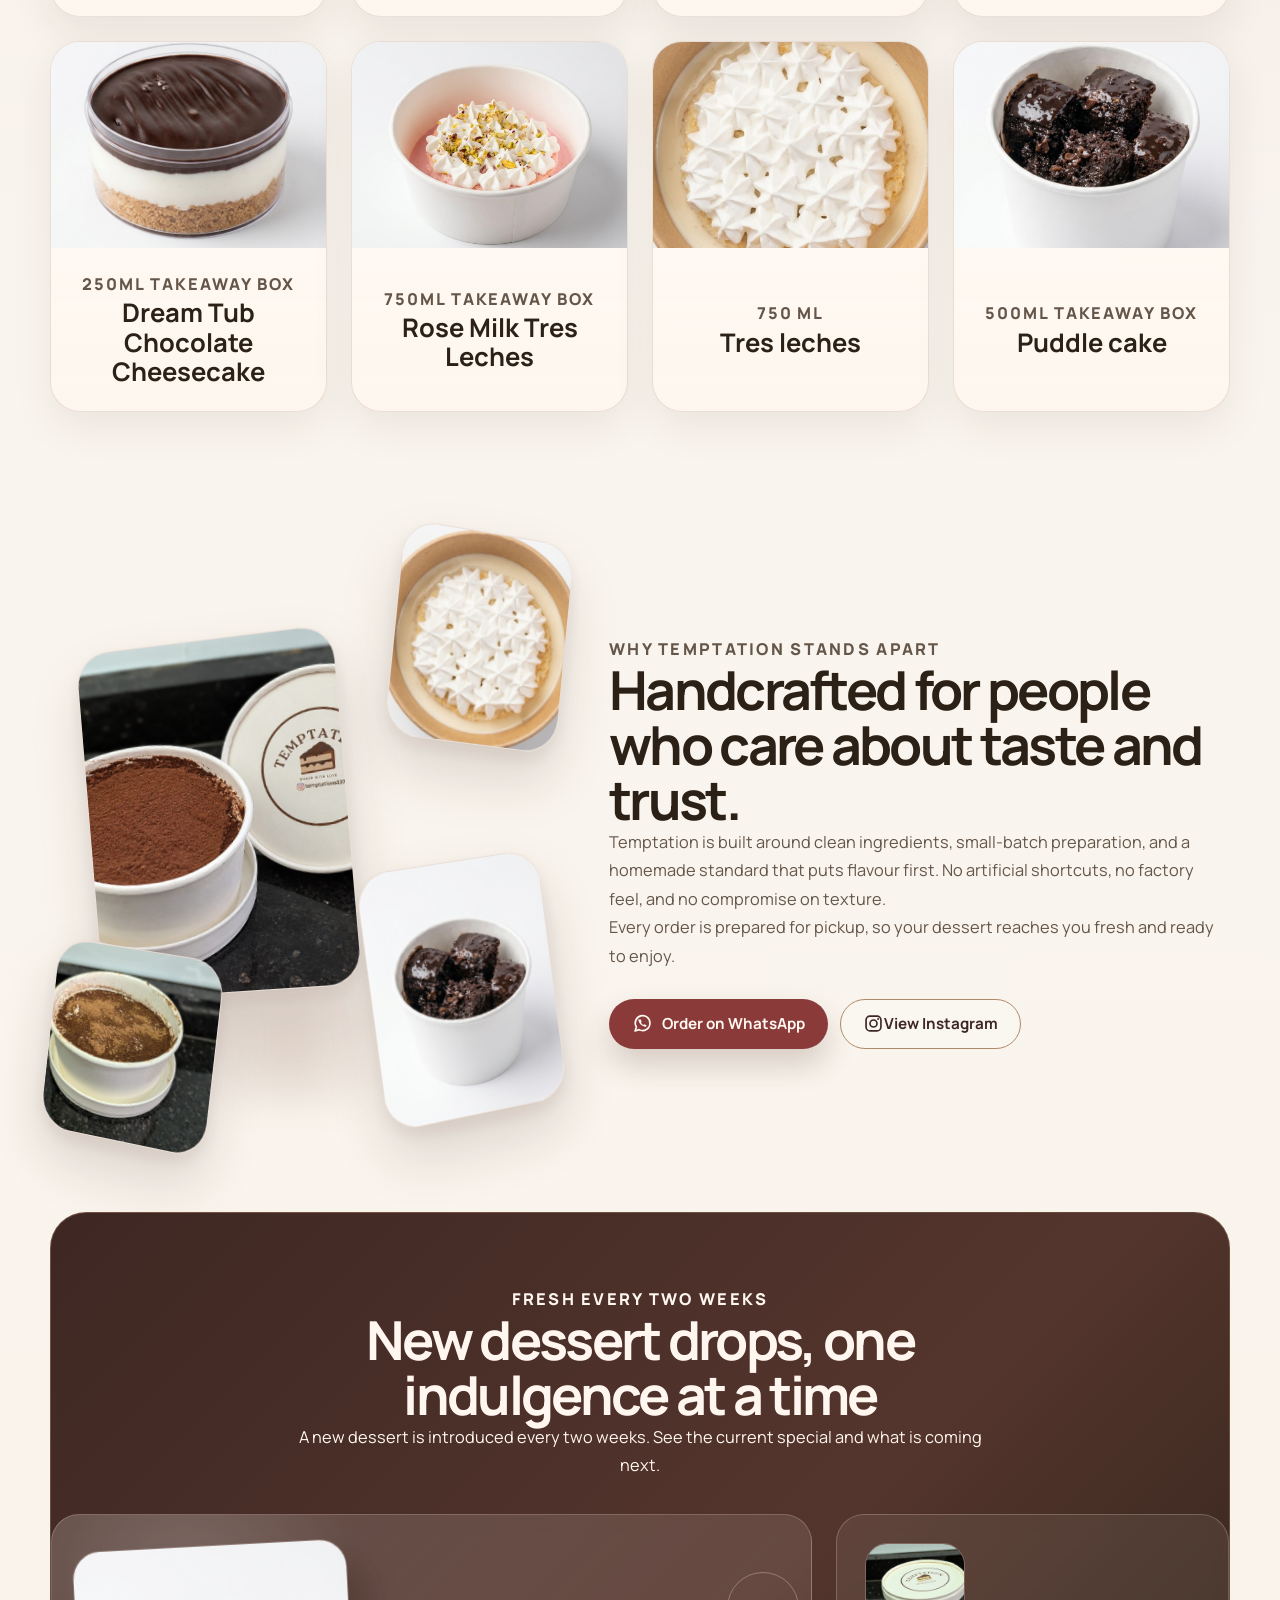
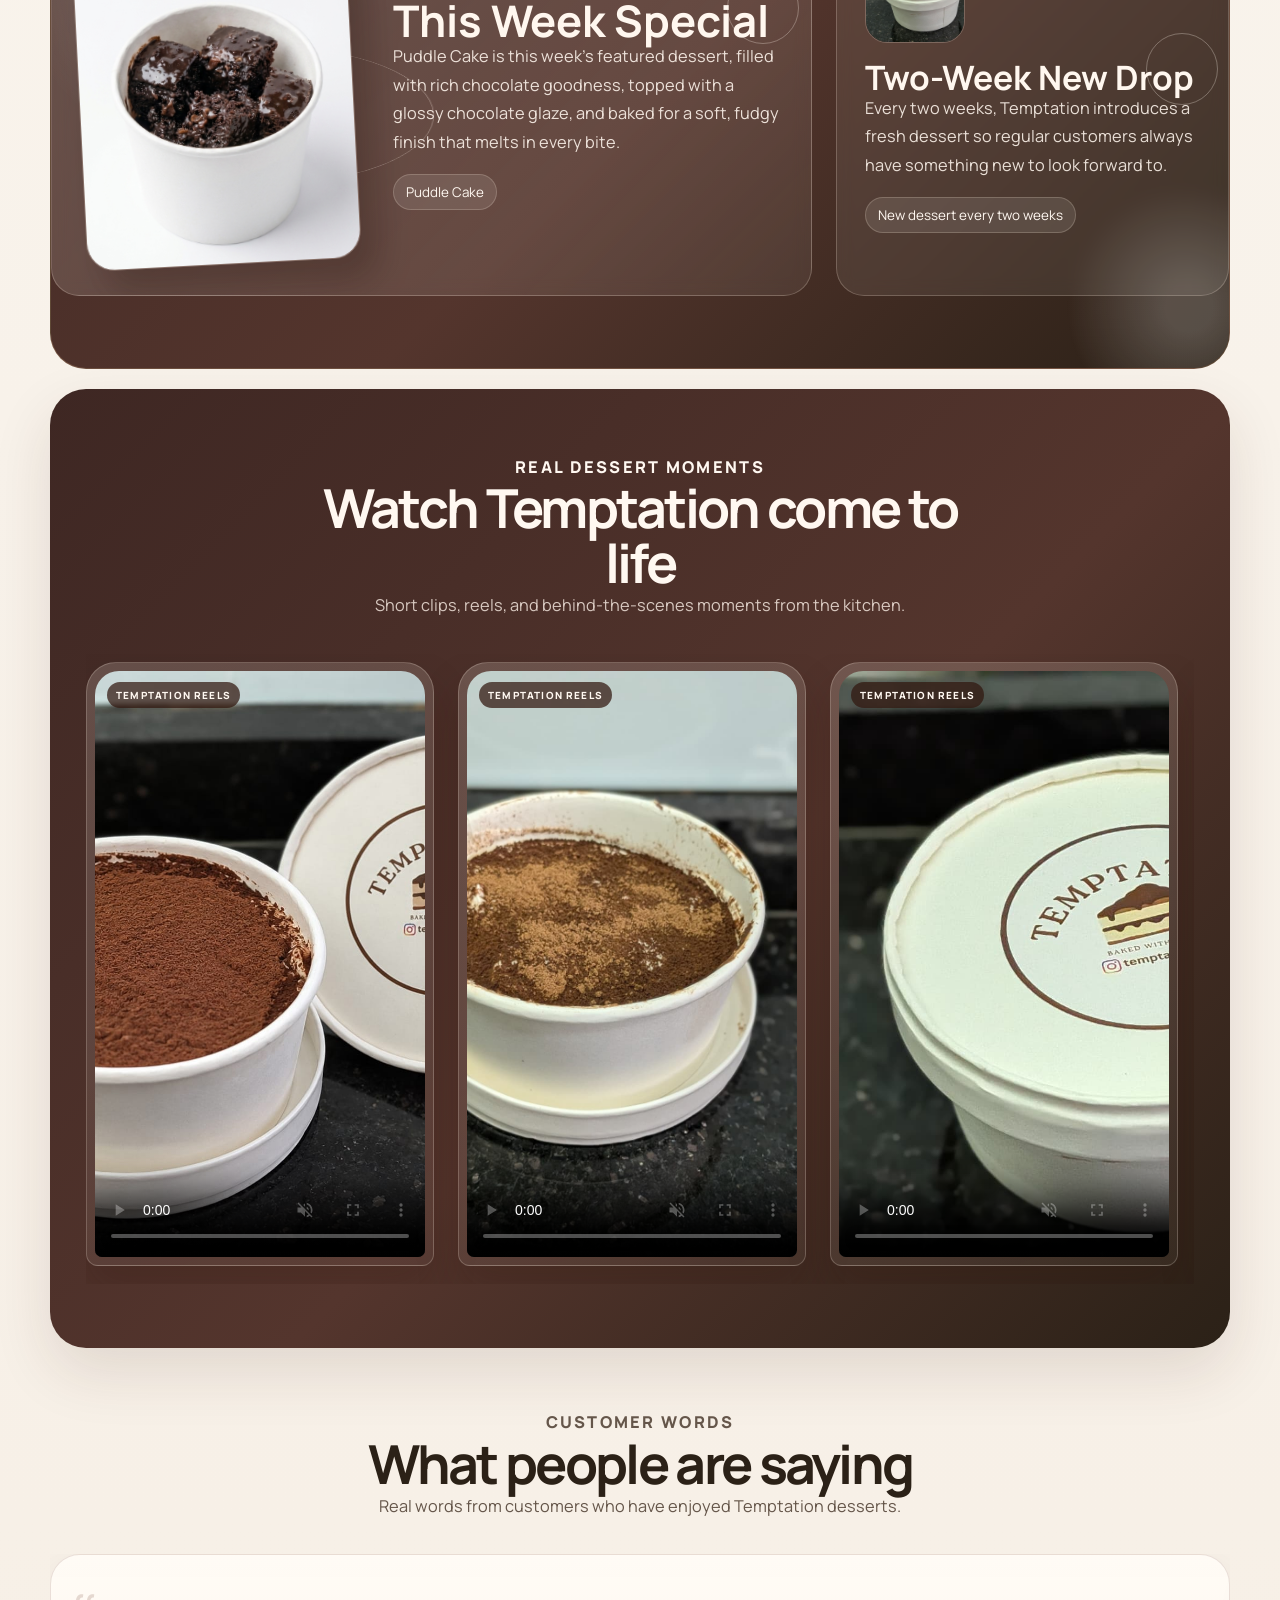
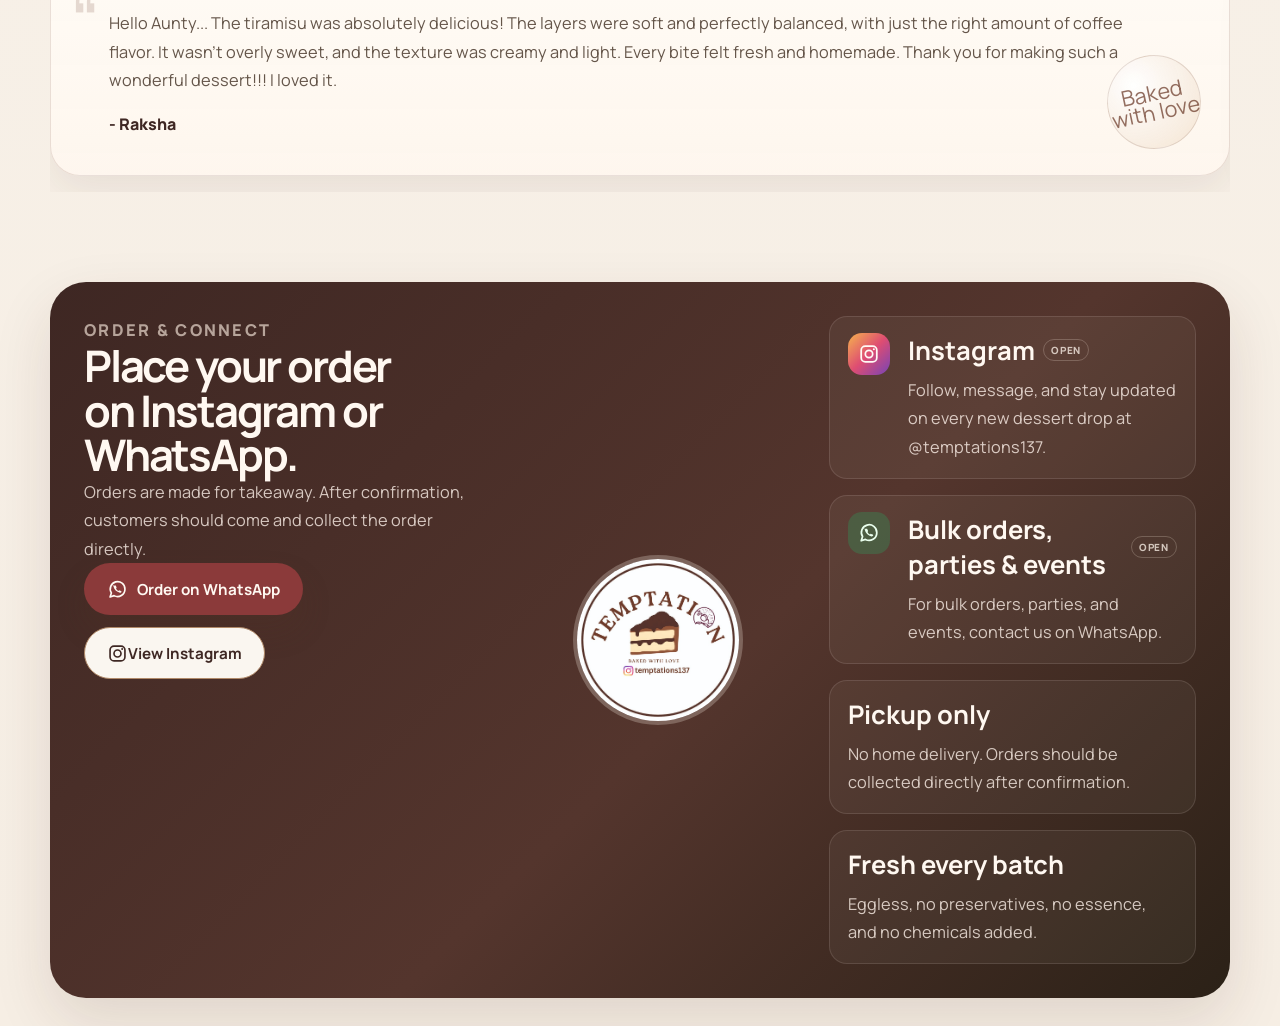
==== commit 3c86fa7e: "Add new desserts, contact improvements, and homepage reel" ====
--- a/index.html
+++ b/index.html
@@ -69,16 +69,11 @@
 
           <div class="hero-visual">
             <div class="hero-frame">
-              <img
-                class="hero-main-image"
-                src="assets/images/chocolate-tiramisu.jpeg"
-                alt="Chocolate tiramisu in 250ml box"
-              />
-              <img
-                class="hero-floating-image"
-                src="assets/images/box-front.jpeg"
-                alt="Temptation dessert box with logo"
-              />
+              <span class="hero-reel-orbit" aria-hidden="true"></span>
+              <video class="hero-reel" autoplay muted loop playsinline preload="metadata" poster="assets/images/chocolate-tiramisu.jpeg" aria-label="Temptation dessert reel">
+                <source src="assets/videos/hero-dessert-reel.mp4" type="video/mp4" />
+              </video>
+              <div class="hero-reel-label"><span>Fresh from the kitchen</span><strong>Watch our reel</strong></div>
               <div class="hero-badge">
                 <strong>Freshly made to order</strong>
               </div>
--- a/styles.css
+++ b/styles.css
@@ -1,15 +1,15 @@
 :root {
-  --bg: #fbf4eb;
-  --bg-strong: #f2e2ce;
-  --surface: rgba(255, 249, 242, 0.78);
-  --surface-strong: rgba(255, 250, 245, 0.92);
-  --text: #3d231b;
-  --text-soft: #745143;
-  --line: rgba(92, 55, 39, 0.18);
-  --line-strong: rgba(92, 55, 39, 0.3);
-  --accent: #6d3d2b;
-  --accent-deep: #4b2619;
-  --accent-soft: #a87257;
+  --bg: #faf6f0;
+  --bg-strong: #efe2d3;
+  --surface: rgba(250, 246, 240, 0.86);
+  --surface-strong: rgba(250, 246, 240, 0.96);
+  --text: #2b2117;
+  --text-soft: #65564a;
+  --line: rgba(62, 39, 35, 0.18);
+  --line-strong: rgba(62, 39, 35, 0.32);
+  --accent: #8b3a3a;
+  --accent-deep: #3e2723;
+  --accent-soft: #b08968;
   --shadow: 0 24px 60px rgba(67, 35, 21, 0.12);
   --shadow-soft: 0 16px 40px rgba(67, 35, 21, 0.08);
   --radius-xl: 36px;
@@ -31,9 +31,9 @@
   margin: 0;
   min-height: 100vh;
   background:
-    radial-gradient(circle at top left, rgba(194, 146, 107, 0.16), transparent 32%),
-    radial-gradient(circle at right 12%, rgba(112, 58, 31, 0.12), transparent 24%),
-    linear-gradient(180deg, #fffdf9 0%, var(--bg) 24%, #fffaf3 100%);
+    radial-gradient(circle at top left, rgba(176, 137, 104, 0.18), transparent 32%),
+    radial-gradient(circle at right 12%, rgba(139, 58, 58, 0.1), transparent 24%),
+    linear-gradient(180deg, #faf6f0 0%, var(--bg) 24%, #f6eee4 100%);
   color: var(--text);
   font-family: "Manrope", sans-serif;
 }
@@ -544,7 +544,8 @@
   mix-blend-mode: screen;
 }
 
-.hero-main-image {
+.hero-main-image,
+.hero-reel {
   position: absolute;
   inset: 98px 64px 94px 58px;
   width: auto;
@@ -552,6 +553,64 @@
   object-fit: cover;
   border-radius: 32px;
   box-shadow: 0 32px 60px rgba(30, 12, 6, 0.4);
+  z-index: 1;
+}
+
+.hero-reel {
+  width: calc(100% - 122px);
+  background: #25130c;
+}
+
+.hero-reel-orbit {
+  position: absolute;
+  z-index: 2;
+  top: 78px;
+  right: 42px;
+  width: 104px;
+  height: 104px;
+  border: 1px solid rgba(255, 242, 229, 0.5);
+  border-radius: 50%;
+  pointer-events: none;
+}
+
+.hero-reel-orbit::after {
+  content: "";
+  position: absolute;
+  top: 18px;
+  left: -4px;
+  width: 10px;
+  height: 10px;
+  border-radius: 50%;
+  background: #f8c9a5;
+  box-shadow: 0 0 0 7px rgba(248, 201, 165, 0.14);
+}
+
+.hero-reel-label {
+  position: absolute;
+  z-index: 2;
+  top: 124px;
+  left: 82px;
+  display: grid;
+  gap: 3px;
+  padding: 10px 14px;
+  border: 1px solid rgba(255, 248, 241, 0.36);
+  border-radius: 14px;
+  color: #fff8f1;
+  background: rgba(45, 22, 13, 0.58);
+  backdrop-filter: blur(9px);
+}
+
+.hero-reel-label span {
+  font-size: 0.62rem;
+  font-weight: 800;
+  letter-spacing: 0.1em;
+  text-transform: uppercase;
+}
+
+.hero-reel-label strong {
+  font-family: "Cormorant Garamond", serif;
+  font-size: 1.25rem;
+  line-height: 1;
 }
 
 .hero-floating-image {
@@ -580,6 +639,7 @@
     linear-gradient(180deg, rgba(133, 81, 57, 0.92), rgba(91, 47, 31, 0.96));
   border: 1px solid rgba(255, 243, 230, 0.25);
   box-shadow: 0 22px 36px rgba(34, 12, 6, 0.28);
+  z-index: 3;
 }
 
 .hero-badge span {
@@ -688,6 +748,43 @@
 
 .intro-section {
   padding-top: 46px;
+}
+
+.menu-filters {
+  display: flex;
+  justify-content: center;
+  gap: 10px;
+  margin: 34px 0 28px;
+}
+
+.menu-filter {
+  padding: 10px 22px;
+  border: 1px solid rgba(109, 61, 43, 0.22);
+  border-radius: 999px;
+  color: var(--accent-deep);
+  background: rgba(255, 251, 246, 0.8);
+  font: 700 0.8rem/1 "Manrope", sans-serif;
+  letter-spacing: 0.08em;
+  text-transform: uppercase;
+  cursor: pointer;
+  transition: background 180ms ease, border-color 180ms ease, color 180ms ease, transform 180ms ease;
+}
+
+.menu-filter:hover,
+.menu-filter:focus-visible {
+  border-color: var(--accent);
+  transform: translateY(-2px);
+}
+
+.menu-filter:focus-visible {
+  outline: 2px solid var(--accent);
+  outline-offset: 3px;
+}
+
+.menu-filter.is-active {
+  border-color: var(--accent-deep);
+  color: #fffaf5;
+  background: var(--accent-deep);
 }
 
 .dessert-grid,
@@ -1338,6 +1435,10 @@
   color: #fff8f1;
 }
 
+.contact-page-layout .detail-card p {
+  color: rgba(255, 244, 236, 0.8);
+}
+
 .detail-card.is-whatsapp h3,
 .detail-card.is-instagram h3 {
   display: flex;
@@ -1366,111 +1467,55 @@
   border-color: rgba(255, 236, 224, 0.26);
 }
 
-.contact-form-panel {
+.contact-cta {
+  align-self: stretch;
   display: grid;
-  grid-template-columns: minmax(0, 0.82fr) minmax(0, 1.18fr);
-  gap: 32px;
-  grid-column: 1 / -1;
-  margin-top: 12px;
+  align-content: center;
   padding: 30px;
-  border: 1px solid rgba(255, 237, 225, 0.18);
-  border-radius: 26px;
-  background: rgba(255, 247, 240, 0.08);
-}
-
-.contact-form-intro h2 {
+  border: 1px solid rgba(255, 250, 245, 0.72);
+  border-radius: 24px;
+  background: linear-gradient(145deg, #fffaf5 0%, #f7e9dd 100%);
+  box-shadow: 0 16px 34px rgba(35, 15, 8, 0.16);
+}
+
+.contact-cta h2 {
   margin: 0 0 12px;
-  color: #fff8f1;
+  color: var(--accent-deep);
   font-size: clamp(1.6rem, 2.5vw, 2.3rem);
   letter-spacing: -0.04em;
 }
 
-.contact-form-intro p:not(.section-kicker) {
+.contact-cta p:not(.section-kicker) {
   margin: 0;
-  color: rgba(255, 244, 236, 0.76);
+  color: var(--text-soft);
   line-height: 1.7;
 }
 
-.contact-form {
-  display: grid;
-  grid-template-columns: repeat(2, minmax(0, 1fr));
-  gap: 16px;
-}
-
-.contact-form label {
-  display: grid;
-  gap: 8px;
-  color: rgba(255, 246, 239, 0.86);
-  font-size: 0.78rem;
-  font-weight: 800;
-  letter-spacing: 0.06em;
-  text-transform: uppercase;
-}
-
-.contact-form input,
-.contact-form select,
-.contact-form textarea {
-  width: 100%;
-  border: 1px solid rgba(255, 239, 228, 0.22);
-  border-radius: 12px;
-  outline: none;
+.contact-cta-actions {
+  display: flex;
+  flex-wrap: wrap;
+  gap: 12px;
+  margin-top: 24px;
+}
+
+.contact-cta-actions .cta {
   color: #fffaf5;
-  background: rgba(255, 249, 243, 0.1);
-  font: inherit;
-  letter-spacing: normal;
-  text-transform: none;
-}
-
-.contact-form input,
-.contact-form select {
-  min-height: 48px;
-  padding: 0 14px;
-}
-
-.contact-form textarea {
-  min-height: 110px;
-  padding: 14px;
-  resize: vertical;
-}
-
-.contact-form input::placeholder,
-.contact-form textarea::placeholder {
-  color: rgba(255, 244, 236, 0.52);
-}
-
-.contact-form select option {
-  color: var(--text);
-  background: #fffaf5;
-}
-
-.contact-form input:focus,
-.contact-form select:focus,
-.contact-form textarea:focus {
-  border-color: rgba(255, 245, 236, 0.7);
-  box-shadow: 0 0 0 3px rgba(246, 215, 191, 0.14);
-}
-
-.contact-form-message {
-  grid-column: 1 / -1;
-}
-
-.contact-submit {
-  grid-column: 1 / -1;
-  min-height: 52px;
-  border: 0;
-  border-radius: 999px;
+  background: linear-gradient(135deg, #2f8b5a, #196d43);
+  box-shadow: 0 12px 22px rgba(25, 109, 67, 0.2);
+}
+
+.contact-cta-actions .cta-secondary {
+  border-color: rgba(62, 39, 35, 0.25);
   color: var(--accent-deep);
-  background: #fffaf5;
-  cursor: pointer;
-  font: inherit;
-  font-weight: 800;
-  transition: transform 180ms ease, box-shadow 180ms ease;
-}
-
-.contact-submit:hover,
-.contact-submit:focus-visible {
-  transform: translateY(-2px);
-  box-shadow: 0 14px 25px rgba(25, 8, 3, 0.18);
+  background: rgba(255, 255, 255, 0.44);
+}
+
+.contact-cta-note {
+  margin-top: 20px !important;
+  padding-top: 16px;
+  border-top: 1px solid rgba(62, 39, 35, 0.15);
+  font-size: 0.84rem;
+  font-weight: 700;
 }
 
 .contact-page-layout {
@@ -1483,15 +1528,6 @@
   border-radius: 30px;
   background: linear-gradient(135deg, #4b281a 0%, #5f3927 48%, #442316 100%);
   box-shadow: var(--shadow);
-}
-
-.contact-page-layout .contact-form-panel {
-  grid-column: auto;
-  margin: 0;
-  padding: 0;
-  border: 0;
-  border-radius: 0;
-  background: transparent;
 }
 
 .contact-channel-list {
@@ -1601,7 +1637,6 @@
     margin-left: 0;
   }
 
-  .contact-form-panel,
   .contact-page-layout {
     grid-template-columns: 1fr;
   }
@@ -1667,10 +1702,25 @@
     border-radius: 36px;
   }
 
-  .hero-main-image {
+  .hero-main-image,
+  .hero-reel {
     inset: 34px 28px 120px;
     width: calc(100% - 56px);
     height: auto;
+  }
+
+  .hero-reel {
+    height: calc(100% - 154px);
+  }
+
+  .hero-reel-label {
+    top: 58px;
+    left: 48px;
+  }
+
+  .hero-reel-orbit {
+    top: 38px;
+    right: 22px;
   }
 
   .hero-floating-image {
@@ -1754,20 +1804,14 @@
     padding-right: 14vw;
   }
 
-  .contact-form-panel,
   .contact-page-layout {
     gap: 22px;
     padding: 20px;
     border-radius: 22px;
   }
 
-  .contact-form {
-    grid-template-columns: 1fr;
-  }
-
-  .contact-form-message,
-  .contact-submit {
-    grid-column: auto;
+  .contact-cta {
+    padding: 24px;
   }
 
   .videos-section {
@@ -1812,10 +1856,32 @@
     padding: 0;
   }
 
-  .hero-main-image {
+  .hero-main-image,
+  .hero-reel {
     inset: 22px 20px 112px;
     width: calc(100% - 40px);
     border-radius: 22px;
+  }
+
+  .hero-reel {
+    height: calc(100% - 134px);
+  }
+
+  .hero-reel-label {
+    top: 42px;
+    left: 36px;
+    padding: 8px 10px;
+  }
+
+  .hero-reel-label strong {
+    font-size: 1.05rem;
+  }
+
+  .hero-reel-orbit {
+    top: 26px;
+    right: 18px;
+    width: 76px;
+    height: 76px;
   }
 
   .hero-floating-image {
@@ -1931,13 +1997,13 @@
     animation-delay: 320ms;
   }
 
-  .hero-main-image,
-  .hero-floating-image {
+  .hero-reel,
+  .hero-reel-orbit {
     animation: floaty 5.8s ease-in-out infinite;
   }
 
-  .hero-floating-image {
-    animation-duration: 6.6s;
+  .hero-reel-orbit {
+    animation: orbit-pulse 4.6s ease-in-out infinite;
   }
 }
 
@@ -1963,3 +2029,190 @@
     transform: translateY(-8px);
   }
 }
+
+@keyframes orbit-pulse {
+  0%,
+  100% {
+    transform: rotate(0deg) scale(1);
+    opacity: 0.7;
+  }
+
+  50% {
+    transform: rotate(180deg) scale(1.08);
+    opacity: 1;
+  }
+}
+
+/* Espresso Cream visual system and responsive refinements. */
+.topbar {
+  background: #3e2723;
+  border-bottom-color: rgba(250, 246, 240, 0.14);
+  box-shadow: 0 9px 25px rgba(43, 33, 23, 0.2);
+}
+
+.brand img {
+  border-color: #faf6f0;
+  background: #faf6f0;
+}
+
+.header-dropdown summary {
+  border-color: rgba(250, 246, 240, 0.42);
+  background: rgba(250, 246, 240, 0.1);
+}
+
+.hamburger-icon,
+.hamburger-icon::before,
+.hamburger-icon::after {
+  background: #faf6f0;
+}
+
+.header-dropdown[open] .hamburger-icon {
+  background: transparent;
+}
+
+.header-order-whatsapp {
+  background: #8b3a3a;
+  box-shadow: 0 12px 22px rgba(43, 33, 23, 0.26);
+}
+
+.header-order-instagram {
+  border-color: rgba(250, 246, 240, 0.44);
+  color: #faf6f0;
+  background: transparent;
+}
+
+.cta {
+  background: #8b3a3a;
+}
+
+.cta:hover,
+.header-order-whatsapp:hover {
+  background: #a64545;
+}
+
+.cta-secondary {
+  color: #3e2723;
+  border-color: #b08968;
+  background: #faf6f0;
+}
+
+.drops-section,
+.footer,
+.videos-section {
+  background: linear-gradient(135deg, #3e2723 0%, #54352d 56%, #2b2117 100%);
+}
+
+.drops-section {
+  border: 1px solid rgba(176, 137, 104, 0.38);
+}
+
+@media (max-width: 1100px) {
+  .dessert-grid {
+    grid-template-columns: repeat(2, minmax(0, 1fr));
+  }
+}
+
+@media (max-width: 900px) {
+  .drop-card.is-featured {
+    grid-template-columns: 1fr;
+    gap: 20px;
+    min-height: 0;
+  }
+
+  .drop-card.is-featured img {
+    width: min(100%, 420px);
+    height: auto;
+    aspect-ratio: 4 / 3;
+    margin-inline: auto;
+    transform: none;
+  }
+
+  .drop-card.is-featured::before {
+    left: 28%;
+    bottom: 49%;
+    width: 44%;
+  }
+}
+
+@media (max-width: 640px) {
+  .header-order-instagram {
+    color: #3e2723;
+    border-color: #b08968;
+    background: #faf6f0;
+  }
+
+  .values-band {
+    grid-template-columns: repeat(2, minmax(0, 1fr));
+    gap: 10px;
+  }
+
+  .value-pill {
+    min-height: 142px;
+    padding: 18px 14px;
+  }
+
+  .value-pill:last-child {
+    grid-column: 1 / -1;
+    min-height: 116px;
+  }
+
+  .dessert-grid {
+    grid-template-columns: 1fr;
+    gap: 18px;
+  }
+
+  .dessert-card img {
+    aspect-ratio: 16 / 10;
+  }
+
+  .drops-section {
+    padding: 42px 16px;
+    border-radius: 24px;
+  }
+
+  .drops-grid {
+    gap: 16px;
+  }
+
+  .drop-card,
+  .drop-card.is-featured {
+    padding: 20px;
+    border-radius: 22px;
+  }
+
+  .drop-card.is-featured img {
+    aspect-ratio: 1 / 1;
+    border-radius: 20px;
+  }
+
+  .drop-card.is-featured::before,
+  .drop-orbit {
+    display: none;
+  }
+
+  .drop-card.is-featured h3 {
+    font-size: 2rem;
+  }
+
+  .drop-card p {
+    font-size: 0.94rem;
+    line-height: 1.65;
+  }
+}
+
+@keyframes dessert-tilt {
+  0%,
+  100% {
+    transform: rotateY(-12deg) rotateZ(-3deg) translateZ(28px) translateY(0);
+  }
+
+  50% {
+    transform: rotateY(-6deg) rotateZ(2deg) translateZ(42px) translateY(-10px);
+  }
+}
+
+@keyframes orbit-turn {
+  to {
+    transform: rotate(360deg);
+  }
+}
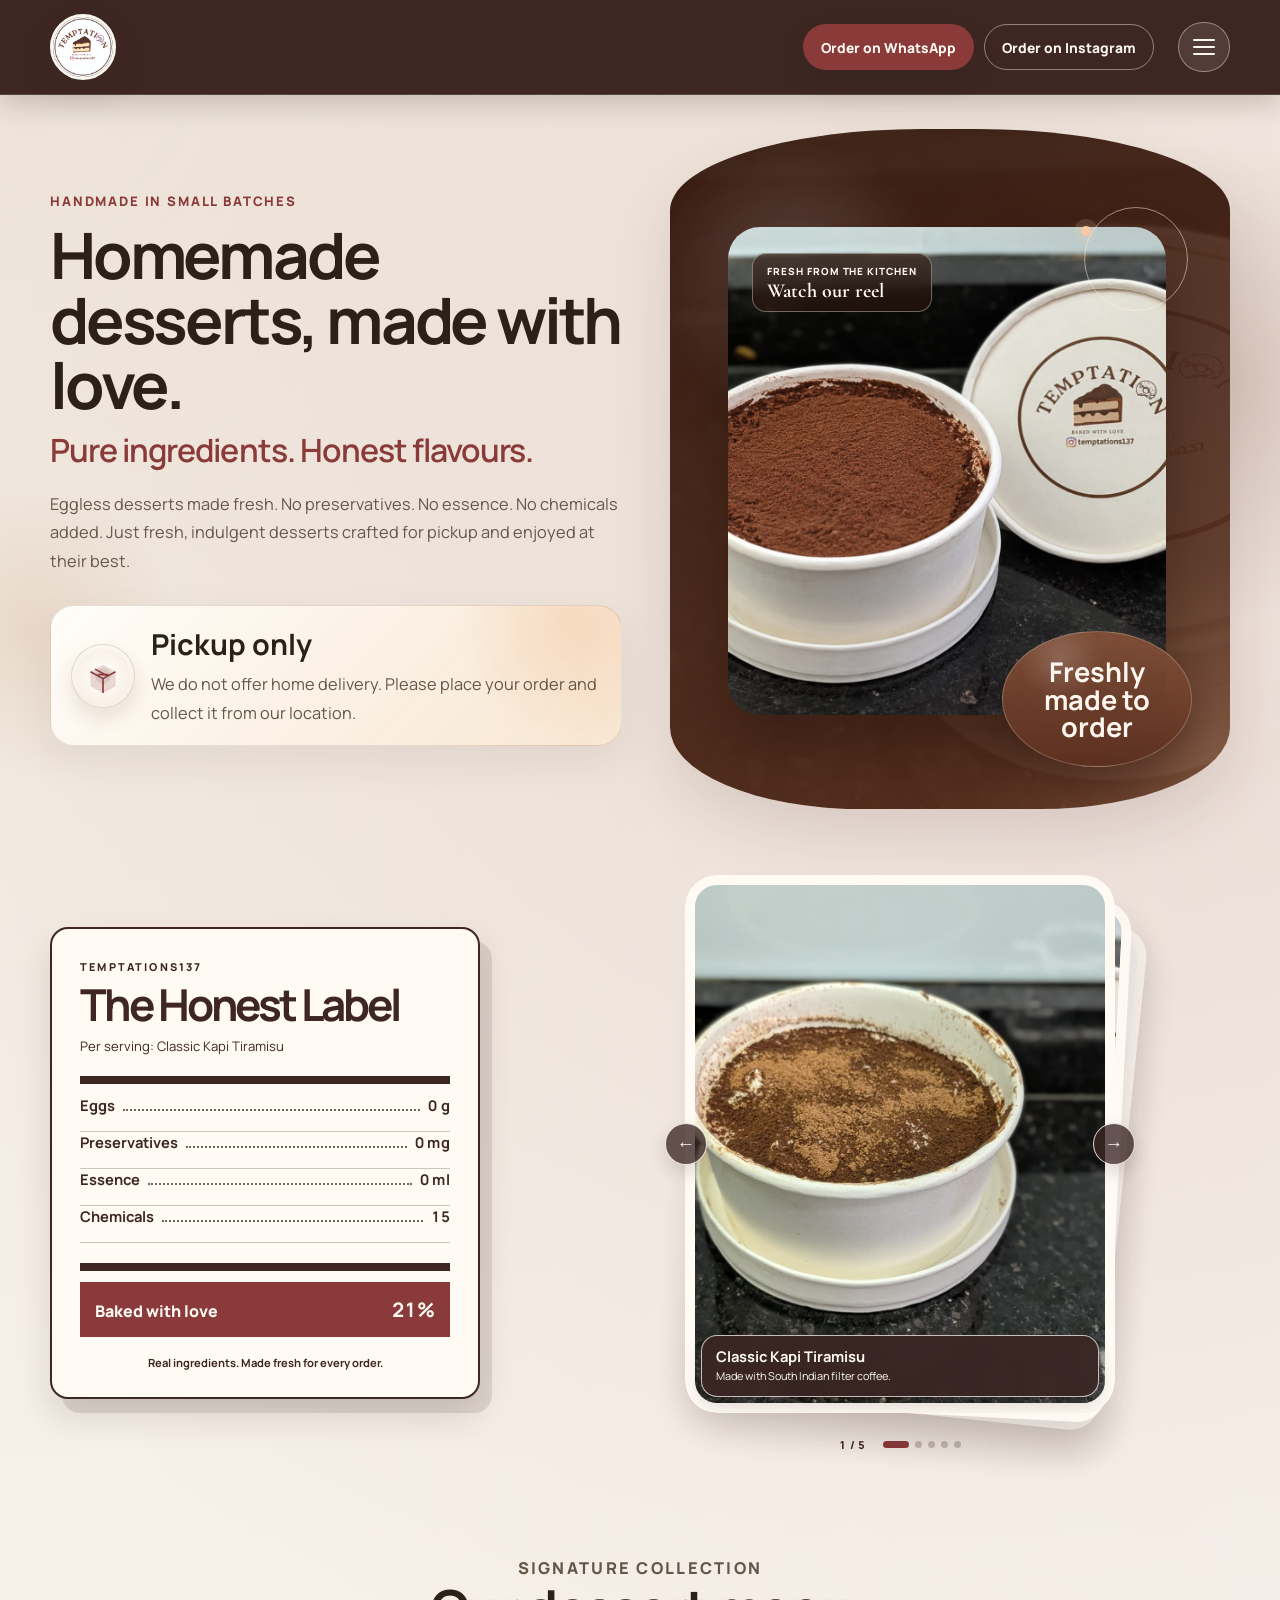
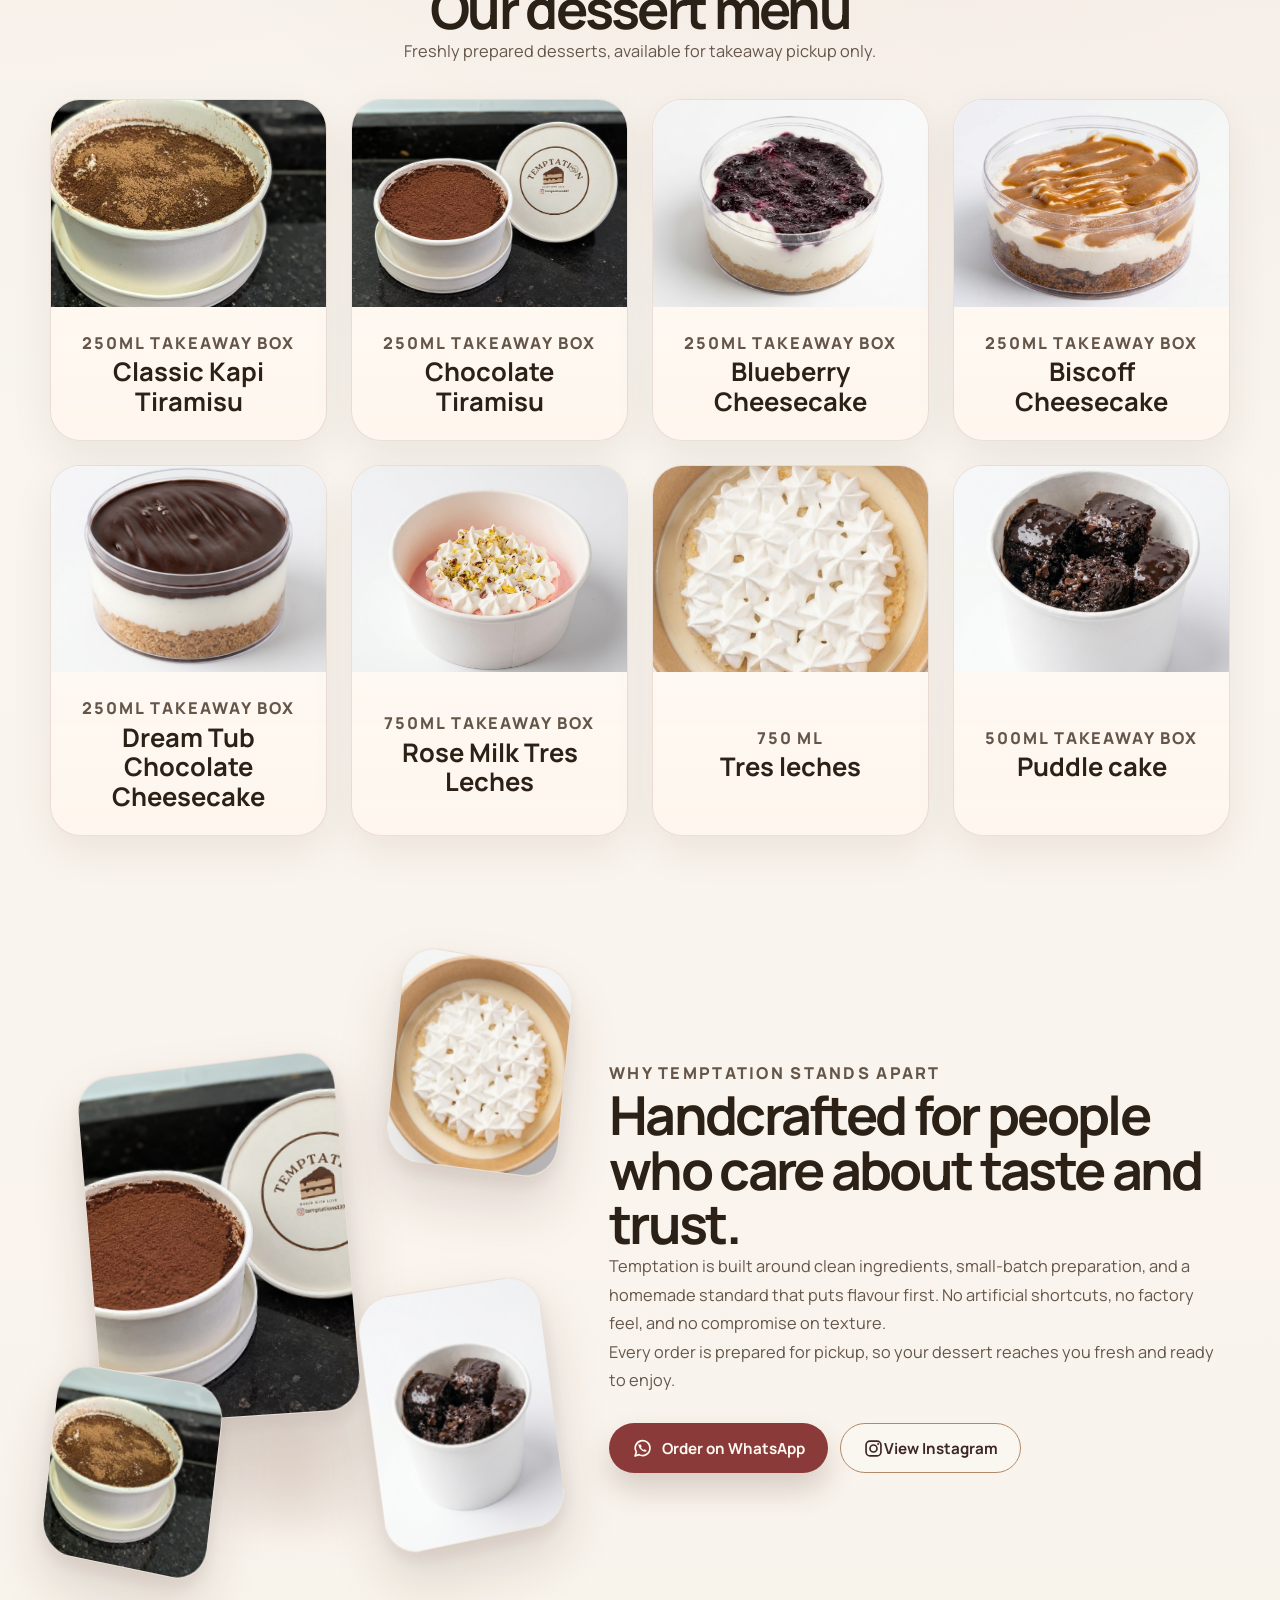
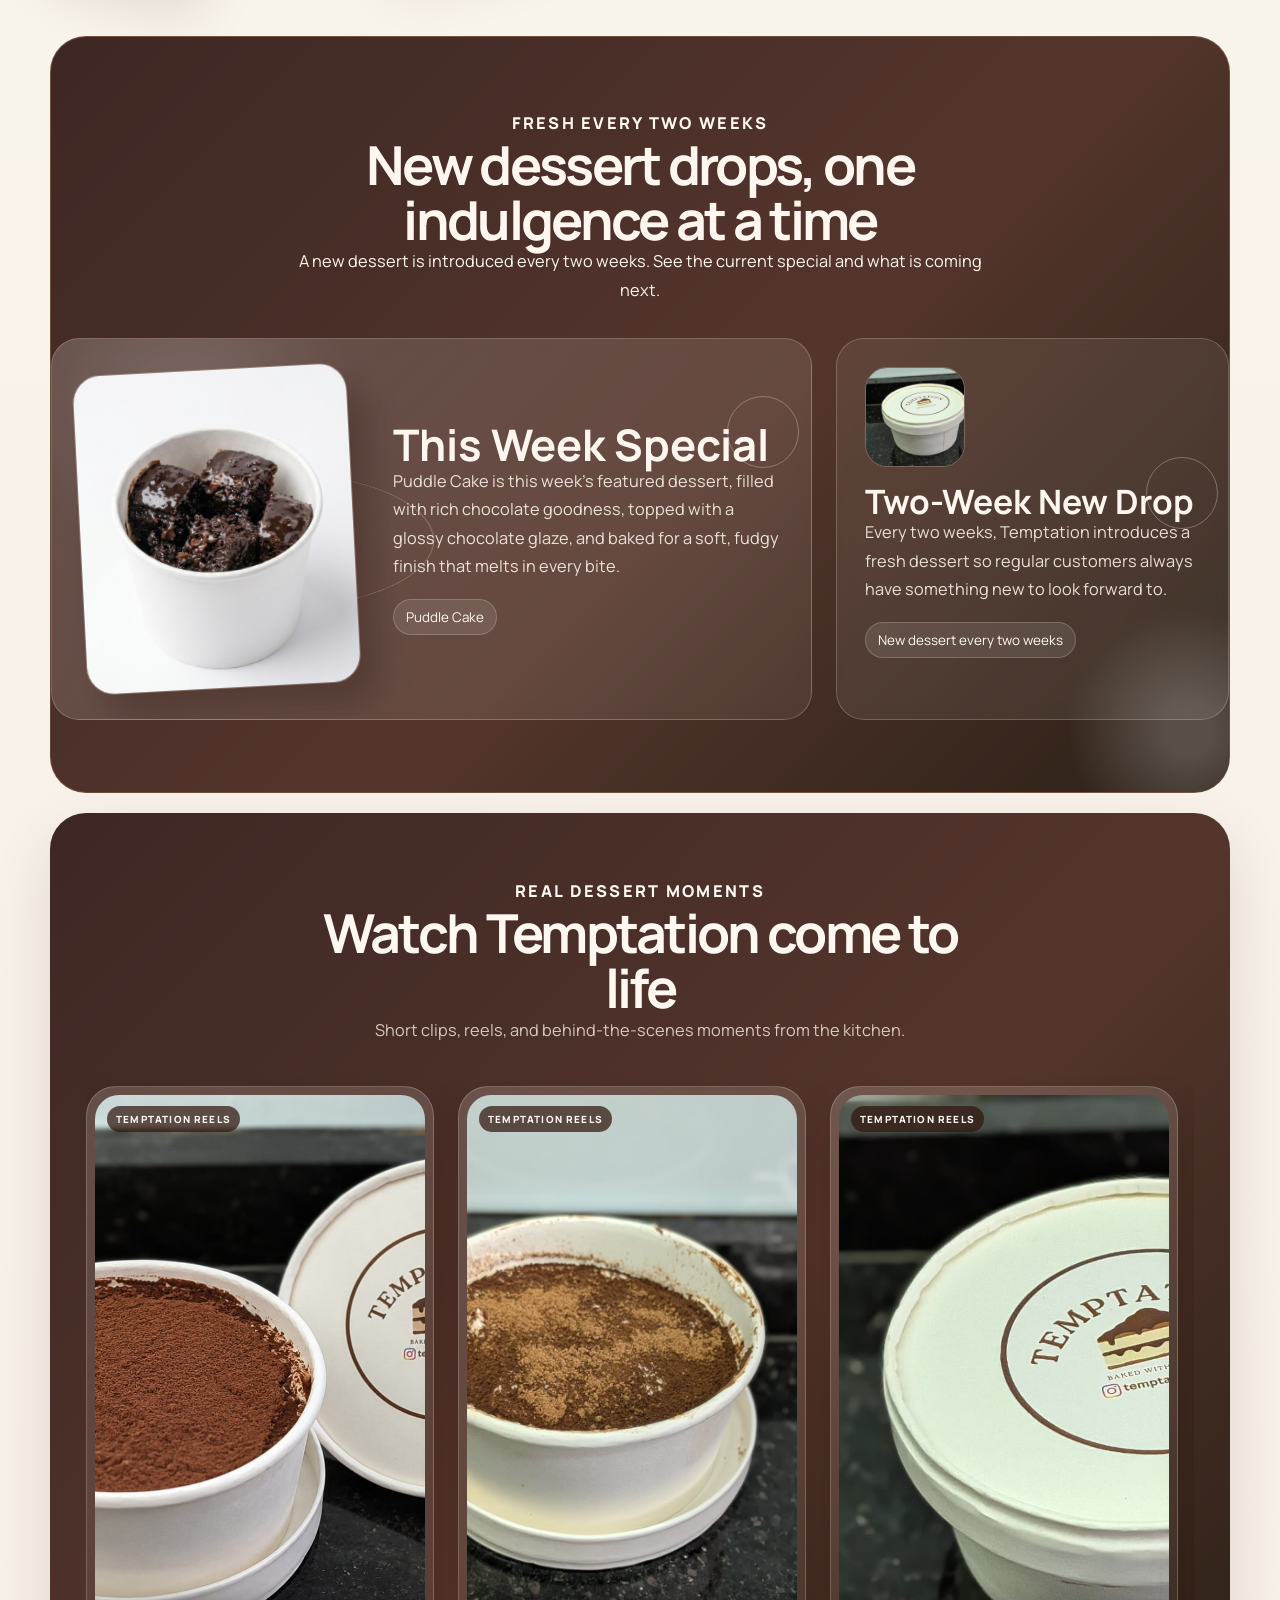
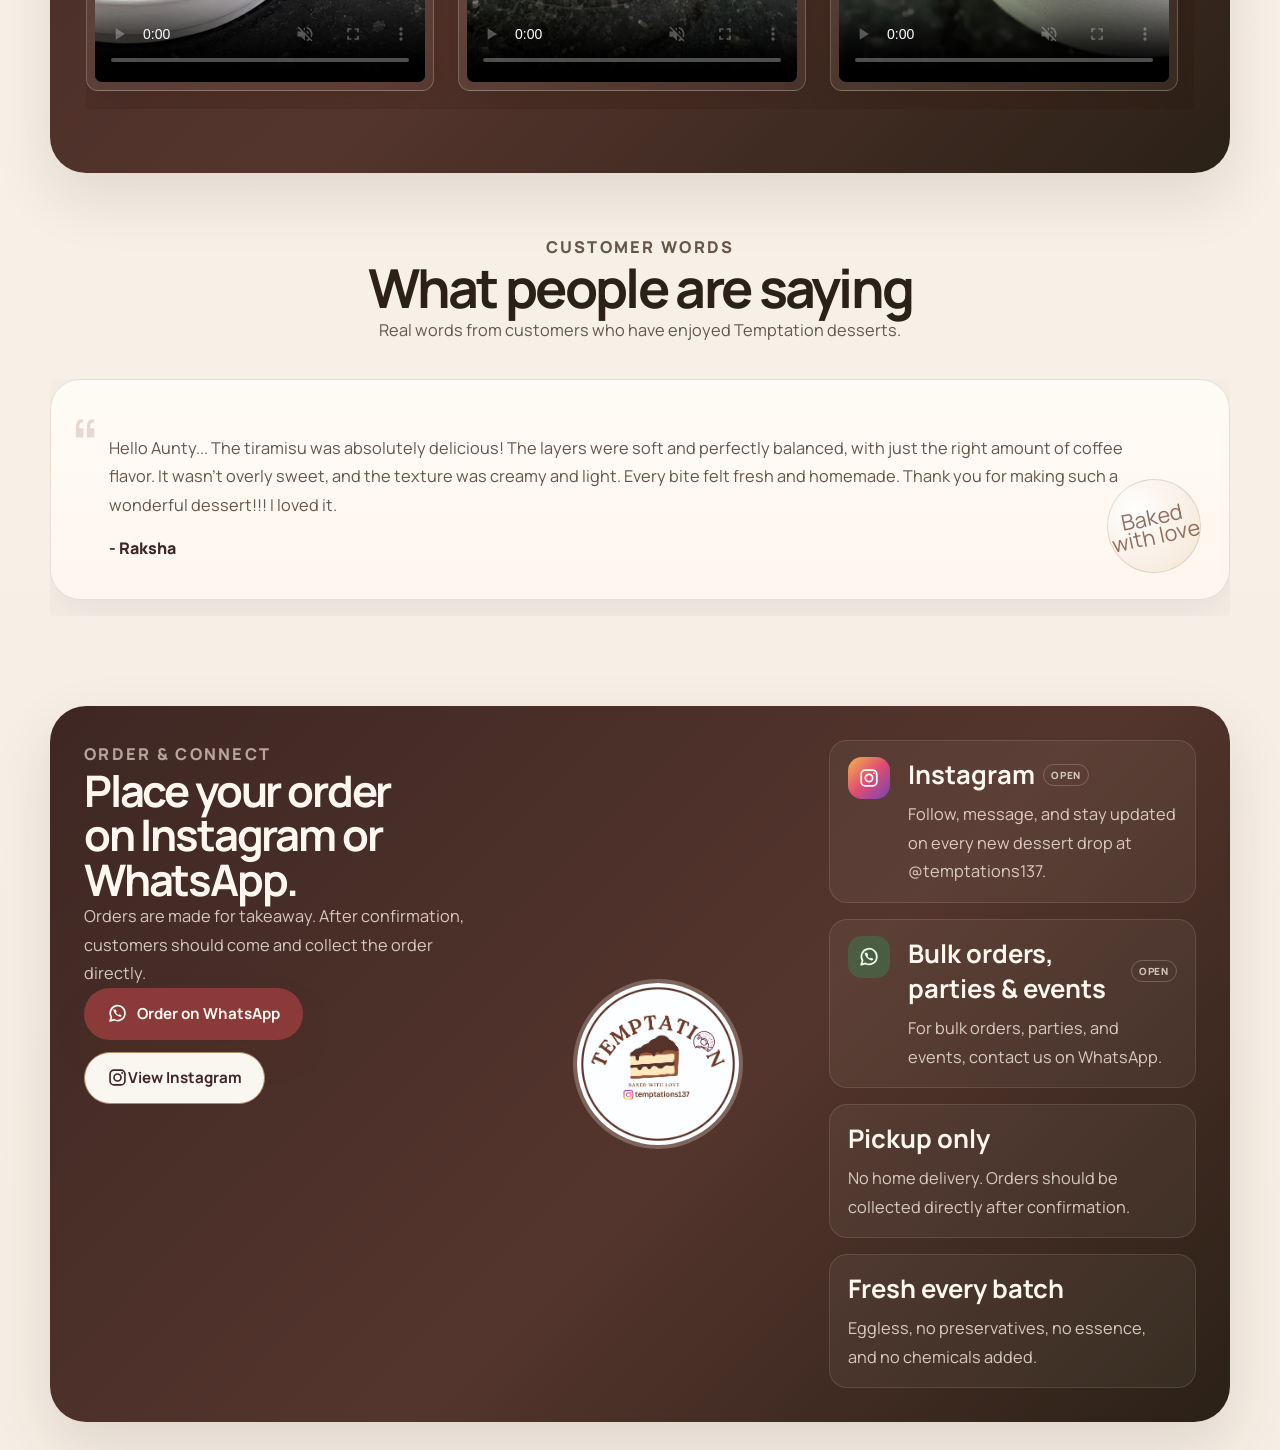
==== commit c736580b: "Add dessert photo showcase" ====
--- a/index.html
+++ b/index.html
@@ -8,6 +8,7 @@
       name="description"
       content="Temptation by temptations137 serves handcrafted eggless desserts with no preservatives, no essence, and no chemicals added. Pickup only. Order through Instagram or WhatsApp."
     />
+    <link rel="canonical" href="https://temptation-website.vercel.app/" />
     <link rel="preconnect" href="https://fonts.googleapis.com" />
     <link rel="preconnect" href="https://fonts.gstatic.com" crossorigin />
     <link
@@ -55,8 +56,9 @@
               Eggless desserts with no preservatives, no essence, and no
               chemicals added. Just fresh, indulgent desserts crafted for
               pickup and enjoyed at their best.
-            </p>            <div class="pickup-card">
-              <div class="pickup-icon" aria-hidden="true">◌</div>
+            </p>
+            <div class="pickup-card">
+              <div class="pickup-icon" aria-hidden="true"><svg viewBox="0 0 64 64" fill="none"><path d="M13 25.5 32 15l19 10.5v22L32 58 13 47.5v-22Z" fill="currentColor" opacity=".18"/><path d="M13 25.5 32 36l19-10.5M32 36v22M20 21.5l19 10.5" stroke="currentColor" stroke-width="2.5" stroke-linejoin="round"/><path d="M25 30h14" stroke="currentColor" stroke-width="2.5" stroke-linecap="round"/></svg></div>
               <div>
                 <h2>Pickup only</h2>
                 <p>
@@ -81,12 +83,44 @@
           </div>
         </section>
 
-        <section class="values-band" aria-label="Brand values">
-          <article class="value-pill"><span class="value-index">01</span><h3>Eggless</h3><p>Made without eggs.</p></article>
-          <article class="value-pill"><span class="value-index">02</span><h3>No Preservatives</h3><p>Freshly prepared in small batches.</p></article>
-          <article class="value-pill"><span class="value-index">03</span><h3>No Essence</h3><p>Real ingredients and honest flavour.</p></article>
-          <article class="value-pill"><span class="value-index">04</span><h3>No Chemicals Added</h3><p>Simple desserts, thoughtfully made.</p></article>
-          <article class="value-pill"><span class="value-index">05</span><h3>Baked with Love</h3><p>Made with care for every order.</p></article>
+        <section class="honest-label-section" aria-labelledby="honest-label-title">
+          <div class="honest-label-card">
+            <header class="honest-label-header">
+              <p>TEMPTATIONS137</p>
+              <h2 id="honest-label-title">The Honest Label</h2>
+              <span class="honest-label-serving">Per serving, handcrafted in small batches</span>
+            </header>
+            <div class="honest-label-divider" aria-hidden="true"></div>
+            <ul class="honest-label-list" aria-label="Temptation promises">
+              <li class="honest-label-row" aria-label="Eggs: none"><span>Eggs</span><span class="honest-label-leader" aria-hidden="true"></span><strong><span class="honest-label-count" data-start="100" data-target="0" aria-hidden="true">0</span> g</strong></li>
+              <li class="honest-label-row" aria-label="Preservatives: none"><span>Preservatives</span><span class="honest-label-leader" aria-hidden="true"></span><strong><span class="honest-label-count" data-start="100" data-target="0" aria-hidden="true">0</span> mg</strong></li>
+              <li class="honest-label-row" aria-label="Essence: none"><span>Essence</span><span class="honest-label-leader" aria-hidden="true"></span><strong><span class="honest-label-count" data-start="100" data-target="0" aria-hidden="true">0</span> ml</strong></li>
+              <li class="honest-label-row" aria-label="Chemicals: none"><span>Chemicals</span><span class="honest-label-leader" aria-hidden="true"></span><strong><span class="honest-label-count" data-start="100" data-target="0" aria-hidden="true">0</span></strong></li>
+            </ul>
+            <div class="honest-label-divider" aria-hidden="true"></div>
+            <div class="honest-label-love" aria-label="Baked with love: 100 percent"><span>Baked with love</span><strong><span class="honest-label-count" data-start="0" data-target="100" aria-hidden="true">100</span>%</strong></div>
+            <p class="honest-label-footer">Real ingredients. Made fresh for every order.</p>
+            <span class="honest-label-stamp" aria-hidden="true">100%<br />EGGLESS</span>
+          </div>
+          <div class="showcase" aria-label="Dessert photo showcase">
+            <div class="showcase-stack" role="region" aria-roledescription="carousel" aria-label="Temptations137 dessert photos">
+              <img class="showcase-image showcase-image-back" src="assets/images/blueberry-cheesecake.png" alt="" width="800" height="1000" loading="lazy" aria-hidden="true" />
+              <img class="showcase-image showcase-image-middle" src="assets/images/chocolate-tiramisu.jpeg" alt="" width="800" height="1000" loading="lazy" aria-hidden="true" />
+              <figure class="showcase-photo">
+                <img class="showcase-image showcase-image-front" src="assets/images/classic-kapi-close.jpeg" alt="Classic Kapi Tiramisu" width="800" height="1000" fetchpriority="high" />
+                <figcaption class="showcase-caption" aria-live="polite">
+                  <strong class="showcase-name">Classic Kapi Tiramisu</strong>
+                  <span class="showcase-note">Made with South Indian filter coffee.</span>
+                </figcaption>
+              </figure>
+              <button class="showcase-arrow showcase-arrow-prev" type="button" aria-label="Show previous dessert">&#8592;</button>
+              <button class="showcase-arrow showcase-arrow-next" type="button" aria-label="Show next dessert">&#8594;</button>
+            </div>
+            <div class="showcase-progress" aria-label="Select a dessert">
+              <span class="showcase-count" aria-hidden="true">1 / 5</span>
+              <div class="showcase-dots"></div>
+            </div>
+          </div>
         </section>
 
         <section class="section intro-section" id="menu">
--- a/styles.css
+++ b/styles.css
@@ -486,13 +486,16 @@
 }
 
 .pickup-card {
+  position: relative;
   display: grid;
   grid-template-columns: 64px 1fr;
   gap: 16px;
   align-items: center;
   margin-top: 30px;
   padding: 18px 20px;
-  background: linear-gradient(180deg, rgba(255, 248, 239, 0.96), rgba(248, 235, 219, 0.9));
+  background:
+    radial-gradient(circle at 92% 12%, rgba(235, 170, 113, 0.28), transparent 23%),
+    linear-gradient(135deg, rgba(255, 253, 249, 0.98), rgba(248, 230, 210, 0.94));
   border: 1px solid rgba(109, 61, 43, 0.14);
   border-radius: var(--radius-lg);
   box-shadow: var(--shadow-soft);
@@ -514,7 +517,13 @@
   background:
     radial-gradient(circle at 50% 50%, rgba(109, 61, 43, 0.12) 0 18%, transparent 18% 100%),
     radial-gradient(circle, rgba(255, 255, 255, 0.96), rgba(245, 230, 214, 0.92));
-  color: transparent;
+  color: var(--accent);
+  box-shadow: inset 0 2px 5px rgba(255, 255, 255, 0.86), 0 10px 20px rgba(94, 50, 33, 0.12);
+}
+
+.pickup-icon svg {
+  width: 42px;
+  height: 42px;
 }
 
 .hero-visual {
@@ -559,6 +568,7 @@
 .hero-reel {
   width: calc(100% - 122px);
   background: #25130c;
+  touch-action: pan-y;
 }
 
 .hero-reel-orbit {
@@ -657,44 +667,95 @@
 .values-band {
   display: grid;
   grid-template-columns: repeat(5, minmax(0, 1fr));
-  gap: 12px;
-  margin-bottom: 34px;
-  padding: 10px 0 18px;
+  gap: 16px;
+  margin-bottom: 46px;
+  padding: 18px 0 10px;
 }
 
 .value-pill {
   position: relative;
-  min-height: 158px;
-  padding: 24px 18px 18px;
-  border-radius: 22px;
-  border: 1px solid rgba(109, 61, 43, 0.12);
-  background: linear-gradient(150deg, rgba(255, 252, 247, 0.9), rgba(245, 229, 210, 0.72));
+  min-height: 246px;
+  padding: 24px 20px 22px;
+  border: 1px solid rgba(109, 61, 43, 0.15);
+  border-radius: 28px;
+  background: linear-gradient(145deg, #fffdf9 0%, #f4e2d1 100%);
   color: var(--text);
-  box-shadow: var(--shadow-soft);
+  box-shadow: 0 18px 28px rgba(67, 35, 21, 0.1), inset 0 1px rgba(255, 255, 255, 0.94);
   overflow: hidden;
-  transition: transform 220ms ease, box-shadow 220ms ease;
-}
-
+  transform: perspective(800px) rotateX(1.5deg);
+  transform-style: preserve-3d;
+  transition: transform 260ms ease, box-shadow 260ms ease;
+}
+
+.value-pill::before,
 .value-pill::after {
   content: "";
   position: absolute;
+  pointer-events: none;
+}
+
+.value-pill::before {
+  top: -34px;
+  right: -30px;
+  width: 140px;
+  height: 140px;
+  border-radius: 50%;
+  background: radial-gradient(circle at 35% 35%, rgba(255, 255, 255, 0.88), rgba(255, 255, 255, 0));
+  opacity: 0.8;
+}
+
+.value-pill::after {
   right: -24px;
   bottom: -34px;
   width: 94px;
   height: 94px;
   border-radius: 50%;
-  background: radial-gradient(circle at 32% 28%, rgba(255, 255, 255, 0.94), rgba(175, 107, 73, 0.22));
-  opacity: 0.72;
+  background: currentColor;
+  opacity: 0.1;
 }
 
 .value-pill:hover {
-  transform: translateY(-6px);
-  box-shadow: 0 22px 38px rgba(67, 35, 21, 0.14);
+  transform: perspective(800px) translateY(-10px) rotateX(0deg) rotateY(-2deg);
+  box-shadow: 0 28px 42px rgba(67, 35, 21, 0.16), inset 0 1px rgba(255, 255, 255, 0.94);
+}
+
+.value-visual {
+  position: relative;
+  z-index: 1;
+  display: grid;
+  place-items: center;
+  width: 62px;
+  height: 62px;
+  margin-bottom: 32px;
+  border: 1px solid currentColor;
+  border-radius: 20px;
+  color: var(--accent);
+  background: rgba(255, 255, 255, 0.58);
+  box-shadow: 0 12px 18px rgba(67, 35, 21, 0.12), inset 0 1px rgba(255, 255, 255, 0.9);
+  transform: translateZ(20px) rotate(-5deg);
+}
+
+.value-visual svg {
+  width: 39px;
+  height: 39px;
+}
+
+.value-fresh .value-visual { color: #b05e43; }
+.value-real .value-visual { color: #578263; }
+.value-clean .value-visual { color: #5d7298; }
+.value-love .value-visual { color: #b34f68; }
+
+.value-fresh { background: linear-gradient(145deg, #fffdf9 0%, #f7ded0 100%); }
+.value-real { background: linear-gradient(145deg, #fcfdf9 0%, #dfebd8 100%); }
+.value-clean { background: linear-gradient(145deg, #fcfdff 0%, #dbe6f2 100%); }
+.value-love { background: linear-gradient(145deg, #fffaf9 0%, #f3dce1 100%); }
 }
 
 .value-index {
-  display: block;
-  margin-bottom: 16px;
+  position: absolute;
+  z-index: 1;
+  top: 28px;
+  right: 22px;
   color: var(--accent);
   font-size: 0.68rem;
   font-weight: 800;
@@ -710,15 +771,546 @@
 
 .value-pill h3 {
   color: var(--accent-deep);
-  font-size: 0.93rem;
+  font-size: 1rem;
   line-height: 1.2;
 }
 
 .value-pill p {
-  margin-top: 8px;
+  margin-top: 10px;
   color: var(--text-soft);
+  font-size: 0.8rem;
+  line-height: 1.5;
+}
+
+.honest-label-section {
+  --label-cream: #fffaf4;
+  --label-ink: #3e2723;
+  --label-red: #8a3a3a;
+  display: grid;
+  grid-template-columns: minmax(0, 430px) minmax(0, 1fr);
+  align-items: center;
+  justify-content: center;
+  gap: clamp(32px, 7vw, 96px);
+  width: var(--container);
+  margin: 12px auto 56px;
+}
+
+.honest-label-card {
+  position: relative;
+  width: 100%;
+  max-width: 430px;
+  padding: 30px 28px 26px;
+  overflow: visible;
+  border: 2px solid var(--label-ink);
+  border-radius: 18px;
+  color: var(--label-ink);
+  background: var(--label-cream);
+  box-shadow: 12px 14px 0 rgba(62, 39, 35, 0.12), 0 18px 34px rgba(62, 39, 35, 0.14);
+}
+
+.honest-label-header p,
+.honest-label-header span,
+.honest-label-footer {
+  font-family: "Manrope", sans-serif;
+}
+
+.honest-label-header p {
+  margin: 0 0 10px;
+  font-size: 0.68rem;
+  font-weight: 800;
+  letter-spacing: 0.2em;
+}
+
+.honest-label-header h2 {
+  margin: 0;
+  font-family: "Manrope", sans-serif;
+  font-size: clamp(2rem, 4vw, 2.75rem);
+  line-height: 0.95;
+  letter-spacing: -0.07em;
+}
+
+.honest-label-header span {
+  display: block;
+  margin-top: 12px;
+  font-size: 0.82rem;
+  line-height: 1.35;
+}
+
+.honest-label-divider {
+  height: 8px;
+  margin: 20px 0 11px;
+  background: var(--label-ink);
+}
+
+.honest-label-list {
+  display: grid;
+  gap: 0;
+  padding: 0;
+  margin: 0;
+  list-style: none;
+}
+
+.honest-label-row {
+  display: grid;
+  grid-template-columns: auto 1fr auto;
+  align-items: baseline;
+  gap: 8px;
+  min-height: 37px;
+  border-bottom: 1px solid rgba(62, 39, 35, 0.25);
+  font-family: "Manrope", sans-serif;
+  font-size: 0.92rem;
+  font-weight: 700;
+}
+
+.honest-label-leader {
+  min-width: 8px;
+  border-bottom: 2px dotted rgba(62, 39, 35, 0.72);
+}
+
+.honest-label-row strong,
+.honest-label-love strong {
+  font-variant-numeric: tabular-nums;
+  letter-spacing: 0.02em;
+}
+
+.honest-label-love {
+  display: flex;
+  align-items: baseline;
+  justify-content: space-between;
+  gap: 16px;
+  padding: 14px 15px;
+  color: #fffaf4;
+  background: var(--label-red);
+  font-family: "Manrope", sans-serif;
+  font-size: 1rem;
+  font-weight: 800;
+}
+
+.honest-label-love strong {
+  font-size: 1.25rem;
+}
+
+.honest-label-footer {
+  margin: 18px 0 0;
+  font-size: 0.7rem;
+  font-weight: 700;
+  line-height: 1.45;
+  text-align: center;
+}
+
+.honest-label-stamp {
+  position: absolute;
+  right: -18px;
+  bottom: -22px;
+  z-index: 1;
+  display: grid;
+  place-items: center;
+  width: 98px;
+  height: 98px;
+  border: 4px double currentColor;
+  border-radius: 50%;
+  color: var(--label-red);
+  background: var(--label-cream);
+  box-shadow: 0 10px 20px rgba(62, 39, 35, 0.15);
+  font-family: "Manrope", sans-serif;
   font-size: 0.75rem;
-  line-height: 1.45;
+  font-weight: 800;
+  line-height: 1.05;
+  letter-spacing: 0.08em;
+  text-align: center;
+  transform: rotate(-12deg);
+}
+
+.showcase {
+  box-sizing: border-box;
+  width: min(100%, 478px);
+  padding: 0 24px;
+  justify-self: center;
+}
+
+.showcase-stack {
+  position: relative;
+  aspect-ratio: 4 / 5;
+  touch-action: pan-y;
+}
+
+.showcase-image,
+.showcase-photo {
+  position: absolute;
+  width: 100%;
+  height: 100%;
+}
+
+.showcase-image {
+  display: block;
+  inset: 0;
+  object-fit: cover;
+  border: 10px solid var(--label-cream);
+  border-radius: 32px;
+  background: var(--label-cream);
+  box-shadow: 0 22px 42px rgba(59, 38, 36, 0.2);
+}
+
+.showcase-image-back {
+  z-index: 0;
+  opacity: 0.72;
+  transform: translate(22px, 16px) rotate(6deg) scale(0.94);
+}
+
+.showcase-image-middle {
+  z-index: 1;
+  opacity: 0.86;
+  transform: translate(11px, 8px) rotate(3deg) scale(0.97);
+}
+
+.showcase-photo {
+  inset: 0;
+  z-index: 2;
+  margin: 0;
+  overflow: hidden;
+  border-radius: 32px;
+}
+
+.showcase-image-front {
+  z-index: 1;
+  transition: opacity 200ms ease;
+}
+
+.showcase-caption {
+  position: absolute;
+  right: 16px;
+  bottom: 16px;
+  left: 16px;
+  z-index: 2;
+  display: grid;
+  gap: 3px;
+  padding: 12px 14px;
+  border: 1px solid rgba(255, 250, 244, 0.72);
+  border-radius: 16px;
+  color: var(--label-cream);
+  background: rgba(59, 38, 36, 0.9);
+  box-shadow: 0 8px 18px rgba(59, 38, 36, 0.18);
+  backdrop-filter: blur(8px);
+  font-family: "Manrope", sans-serif;
+  transition: opacity 160ms ease, transform 160ms ease;
+}
+
+.showcase-caption.is-changing,
+.honest-label-serving.is-changing {
+  opacity: 0;
+  transform: translateY(4px);
+}
+
+.showcase-caption strong {
+  font-size: 0.92rem;
+  line-height: 1.2;
+}
+
+.showcase-caption span {
+  overflow: hidden;
+  font-size: 0.68rem;
+  line-height: 1.35;
+  text-overflow: ellipsis;
+  white-space: nowrap;
+}
+
+.showcase-arrow {
+  position: absolute;
+  top: 50%;
+  z-index: 4;
+  display: grid;
+  width: 42px;
+  height: 42px;
+  place-items: center;
+  border: 1px solid rgba(255, 250, 244, 0.85);
+  border-radius: 50%;
+  color: var(--label-cream);
+  background: rgba(59, 38, 36, 0.78);
+  box-shadow: 0 8px 18px rgba(59, 38, 36, 0.16);
+  cursor: pointer;
+  font-size: 1.15rem;
+  transform: translateY(-50%);
+  transition: background 180ms ease, transform 180ms ease;
+}
+
+.showcase-arrow:hover,
+.showcase-arrow:focus-visible {
+  outline: none;
+  background: var(--label-red);
+  transform: translateY(-50%) scale(1.06);
+}
+
+.showcase-arrow-prev { left: -20px; }
+.showcase-arrow-next { right: -20px; }
+
+.showcase-progress {
+  display: flex;
+  align-items: center;
+  justify-content: center;
+  gap: 12px;
+  margin-top: 24px;
+  color: var(--label-ink);
+  font-family: "Manrope", sans-serif;
+}
+
+.showcase-count {
+  min-width: 32px;
+  font-size: 0.68rem;
+  font-weight: 800;
+  font-variant-numeric: tabular-nums;
+  letter-spacing: 0.08em;
+}
+
+.showcase-dots {
+  display: flex;
+  align-items: center;
+  gap: 6px;
+}
+
+.showcase-dot {
+  width: 7px;
+  height: 7px;
+  padding: 0;
+  border: 0;
+  border-radius: 50%;
+  background: rgba(59, 38, 36, 0.25);
+  cursor: pointer;
+  transition: width 220ms ease, background 220ms ease;
+}
+
+.showcase-dot.is-active {
+  width: 26px;
+  border-radius: 10px;
+  background: var(--label-red);
+}
+
+.showcase-photo.is-leaving {
+  animation: showcase-photo-leave 600ms cubic-bezier(0.5, 0, 0.75, 0) both;
+}
+
+.showcase-photo.is-entering {
+  animation: showcase-photo-enter 600ms cubic-bezier(0.22, 1, 0.36, 1) both;
+}
+
+.showcase-photo.is-fading {
+  animation: showcase-photo-fade 240ms ease both;
+}
+
+@keyframes showcase-photo-leave {
+  to { opacity: 0; transform: translateY(-18%) rotate(-4deg) scale(0.96); }
+}
+
+@keyframes showcase-photo-enter {
+  from { opacity: 0; transform: translateY(8px) scale(0.94); }
+  to { opacity: 1; transform: translateY(0) scale(1); }
+}
+
+@keyframes showcase-photo-fade {
+  0%,
+  100% { opacity: 1; }
+  50% { opacity: 0.25; }
+}
+
+.honest-label-card.is-animating .honest-label-row,
+.honest-label-card.is-animating .honest-label-love {
+  opacity: 0;
+  transform: translateY(16px);
+}
+
+.honest-label-card.is-visible .honest-label-row,
+.honest-label-card.is-visible .honest-label-love {
+  opacity: 1;
+  transform: translateY(0);
+  transition: opacity 480ms ease, transform 480ms cubic-bezier(0.22, 1, 0.36, 1);
+}
+
+.honest-label-card.is-visible .honest-label-row:nth-child(1) { transition-delay: 0ms; }
+.honest-label-card.is-visible .honest-label-row:nth-child(2) { transition-delay: 350ms; }
+.honest-label-card.is-visible .honest-label-row:nth-child(3) { transition-delay: 700ms; }
+.honest-label-card.is-visible .honest-label-row:nth-child(4) { transition-delay: 1050ms; }
+.honest-label-card.is-visible .honest-label-love { transition-delay: 1400ms; }
+
+.honest-label-card.is-animating .honest-label-stamp {
+  opacity: 0;
+  transform: rotate(-12deg) scale(1.75);
+}
+
+.honest-label-card.is-stamp-visible .honest-label-stamp {
+  animation: stamp-in 700ms cubic-bezier(0.18, 1.35, 0.45, 1) both;
+}
+
+@keyframes stamp-in {
+  from {
+    opacity: 0;
+    transform: rotate(-12deg) scale(1.75);
+  }
+
+  to {
+    opacity: 1;
+    transform: rotate(-12deg) scale(1);
+  }
+}
+
+@media (max-width: 900px) {
+  .honest-label-section {
+    grid-template-columns: 1fr;
+    gap: 38px;
+    margin-top: 8px;
+  }
+
+  .honest-label-card {
+    justify-self: center;
+  }
+
+  .showcase {
+    order: -1;
+    width: min(100%, 448px);
+    padding: 0 18px 0 0;
+  }
+
+  .showcase-arrow {
+    display: none;
+  }
+}
+
+@media (min-width: 641px) and (max-width: 900px) {
+  .honest-label-section {
+    grid-template-columns: minmax(0, 1.08fr) minmax(220px, 0.92fr);
+    align-items: center;
+    gap: 28px;
+  }
+
+  .showcase {
+    order: 0;
+    width: min(100%, 360px);
+    padding-right: 18px;
+  }
+
+  .honest-label-card {
+    min-width: 0;
+    padding: 24px 20px 22px;
+  }
+
+  .honest-label-header h2 {
+    font-size: clamp(1.8rem, 4.5vw, 2.35rem);
+  }
+
+  .honest-label-row {
+    font-size: 0.8rem;
+  }
+}
+
+@media (max-width: 640px) {
+  .honest-label-section {
+    width: min(100vw - 32px, 430px);
+    gap: 22px;
+    margin-bottom: 36px;
+  }
+
+  .honest-label-card {
+    padding: 24px 18px 22px;
+    border-radius: 16px;
+    box-shadow: 8px 10px 0 rgba(62, 39, 35, 0.12), 0 14px 26px rgba(62, 39, 35, 0.14);
+  }
+
+  .honest-label-header p {
+    margin-bottom: 8px;
+    font-size: 0.6rem;
+  }
+
+  .honest-label-header h2 {
+    font-size: 2rem;
+  }
+
+  .honest-label-header span {
+    margin-top: 9px;
+    font-size: 0.72rem;
+  }
+
+  .honest-label-divider {
+    height: 6px;
+    margin: 16px 0 8px;
+  }
+
+  .honest-label-row {
+    min-height: 34px;
+    gap: 6px;
+    font-size: 0.78rem;
+  }
+
+  .honest-label-love {
+    padding: 12px;
+    font-size: 0.85rem;
+  }
+
+  .honest-label-love strong {
+    font-size: 1.05rem;
+  }
+
+  .honest-label-footer {
+    margin-top: 15px;
+    padding-right: 54px;
+    font-size: 0.62rem;
+    text-align: left;
+  }
+
+  .honest-label-stamp {
+    right: -10px;
+    bottom: -18px;
+    width: 78px;
+    height: 78px;
+    border-width: 3px;
+    font-size: 0.6rem;
+  }
+
+  .showcase {
+    width: min(100%, 318px);
+    padding-right: 16px;
+    justify-self: center;
+  }
+
+  .showcase-image {
+    border-width: 8px;
+    border-radius: 26px;
+  }
+
+  .showcase-photo {
+    border-radius: 26px;
+  }
+
+  .showcase-image-back {
+    transform: translate(14px, 11px) rotate(5deg) scale(0.94);
+  }
+
+  .showcase-image-middle {
+    transform: translate(7px, 5px) rotate(2.5deg) scale(0.97);
+  }
+
+  .showcase-caption {
+    right: 12px;
+    bottom: 12px;
+    left: 12px;
+    padding: 10px 12px;
+  }
+
+  .showcase-caption strong {
+    font-size: 0.84rem;
+  }
+
+  .showcase-caption span {
+    font-size: 0.62rem;
+  }
+}
+
+@media (prefers-reduced-motion: reduce) {
+  .showcase-photo.is-leaving,
+  .showcase-photo.is-entering {
+    animation: none;
+  }
+
+  .showcase-image-front {
+    transition: opacity 180ms ease;
+  }
 }
 
 .section {
@@ -1644,8 +2236,7 @@
   .dessert-grid,
   .video-grid,
   .drops-grid,
-  .reviews-grid,
-  .values-band {
+  .reviews-grid {
     grid-template-columns: 1fr;
   }
 
@@ -1771,25 +2362,31 @@
   }
 
   .topbar {
-    padding-top: 18px;
-    padding-inline: 12px;
+    gap: 8px;
+    padding: 10px 12px 12px;
   }
 
   .brand img {
-    width: 56px;
-    height: 56px;
+    width: 46px;
+    height: 46px;
+  }
+
+  .header-dropdown summary {
+    width: 46px;
+    min-height: 44px;
   }
 
   .header-order-actions {
     order: 3;
     width: 100%;
     margin: 0;
+    gap: 8px;
   }
 
   .header-order-whatsapp,
   .header-order-instagram {
     flex: 1;
-    min-height: 44px;
+    min-height: 40px;
     padding-inline: 10px;
     font-size: 0.72rem;
   }
@@ -1848,7 +2445,19 @@
   }
 
   .pickup-card {
-    grid-template-columns: 1fr;
+    grid-template-columns: 54px 1fr;
+    gap: 14px;
+    padding: 16px;
+  }
+
+  .pickup-icon {
+    width: 54px;
+    height: 54px;
+  }
+
+  .pickup-icon svg {
+    width: 36px;
+    height: 36px;
   }
 
   .hero-frame {
@@ -2005,6 +2614,16 @@
   .hero-reel-orbit {
     animation: orbit-pulse 4.6s ease-in-out infinite;
   }
+
+  .pickup-icon,
+  .value-visual {
+    animation: value-float 4.8s ease-in-out infinite;
+  }
+
+  .value-pill:nth-child(2) .value-visual { animation-delay: -0.9s; }
+  .value-pill:nth-child(3) .value-visual { animation-delay: -1.8s; }
+  .value-pill:nth-child(4) .value-visual { animation-delay: -2.7s; }
+  .value-pill:nth-child(5) .value-visual { animation-delay: -3.6s; }
 }
 
 @keyframes rise-in {
@@ -2040,6 +2659,17 @@
   50% {
     transform: rotate(180deg) scale(1.08);
     opacity: 1;
+  }
+}
+
+@keyframes value-float {
+  0%,
+  100% {
+    transform: translateZ(20px) rotate(-5deg) translateY(0);
+  }
+
+  50% {
+    transform: translateZ(28px) rotate(3deg) translateY(-6px);
   }
 }
 
@@ -2141,19 +2771,78 @@
     background: #faf6f0;
   }
 
+  .menu-filters {
+    display: flex;
+    justify-content: flex-start;
+    width: calc(100% + 24px);
+    margin: 26px -12px 24px;
+    padding: 2px 12px 8px;
+    gap: 10px;
+    overflow-x: auto;
+    overscroll-behavior-x: contain;
+    scroll-snap-type: x mandatory;
+    scrollbar-width: none;
+    -webkit-overflow-scrolling: touch;
+  }
+
+  .menu-filters::-webkit-scrollbar {
+    display: none;
+  }
+
+  .menu-filter {
+    display: flex;
+    align-items: center;
+    justify-content: center;
+    flex: 0 0 auto;
+    min-height: 48px;
+    padding: 10px 20px;
+    font-size: 0.72rem;
+    white-space: nowrap;
+    scroll-snap-align: start;
+  }
+
   .values-band {
     grid-template-columns: repeat(2, minmax(0, 1fr));
-    gap: 10px;
+    gap: 12px;
+    margin-bottom: 32px;
+    padding-top: 8px;
   }
 
   .value-pill {
-    min-height: 142px;
-    padding: 18px 14px;
+    min-height: 212px;
+    padding: 18px 15px;
+    border-radius: 22px;
   }
 
   .value-pill:last-child {
     grid-column: 1 / -1;
-    min-height: 116px;
+    min-height: 184px;
+  }
+
+  .value-visual {
+    width: 50px;
+    height: 50px;
+    margin-bottom: 24px;
+    border-radius: 16px;
+  }
+
+  .value-visual svg {
+    width: 32px;
+    height: 32px;
+  }
+
+  .value-index {
+    top: 22px;
+    right: 16px;
+  }
+
+  .value-pill h3 {
+    font-size: 0.9rem;
+  }
+
+  .value-pill p {
+    margin-top: 7px;
+    font-size: 0.72rem;
   }
 
   .dessert-grid {
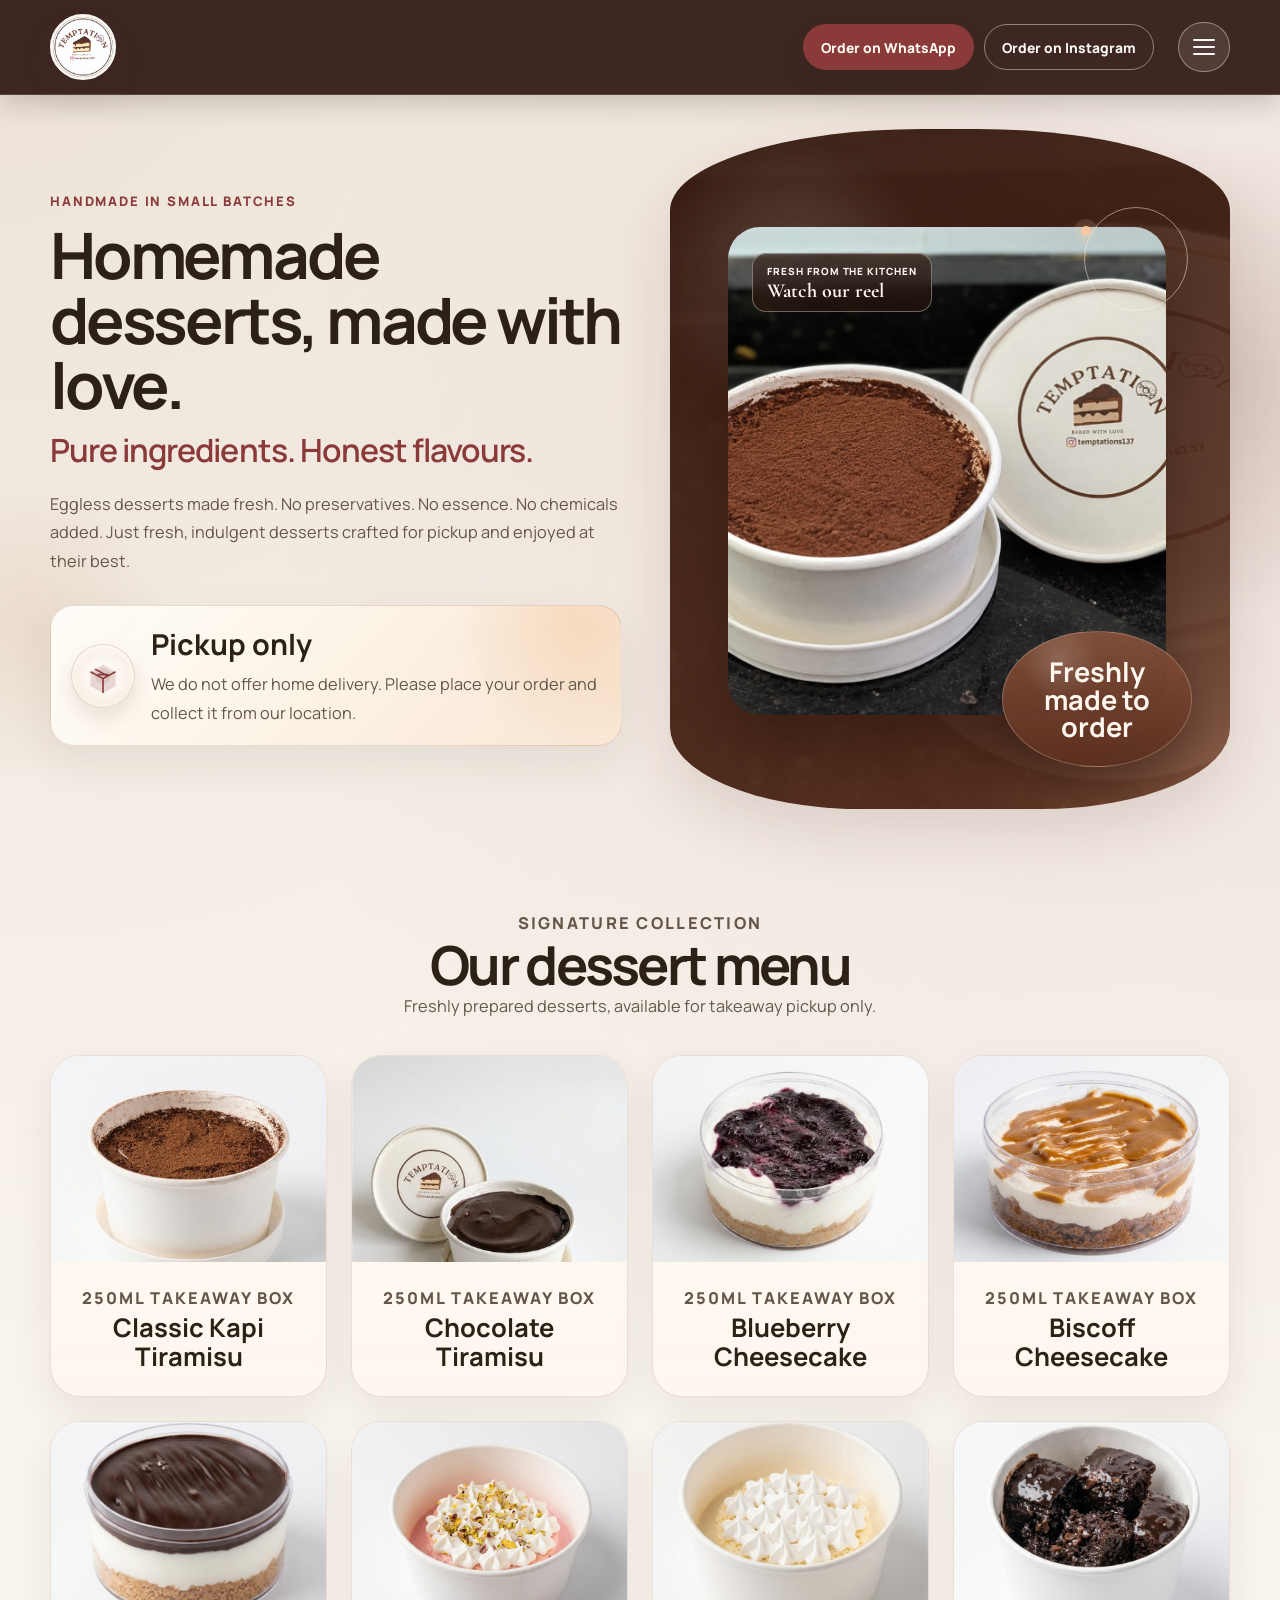
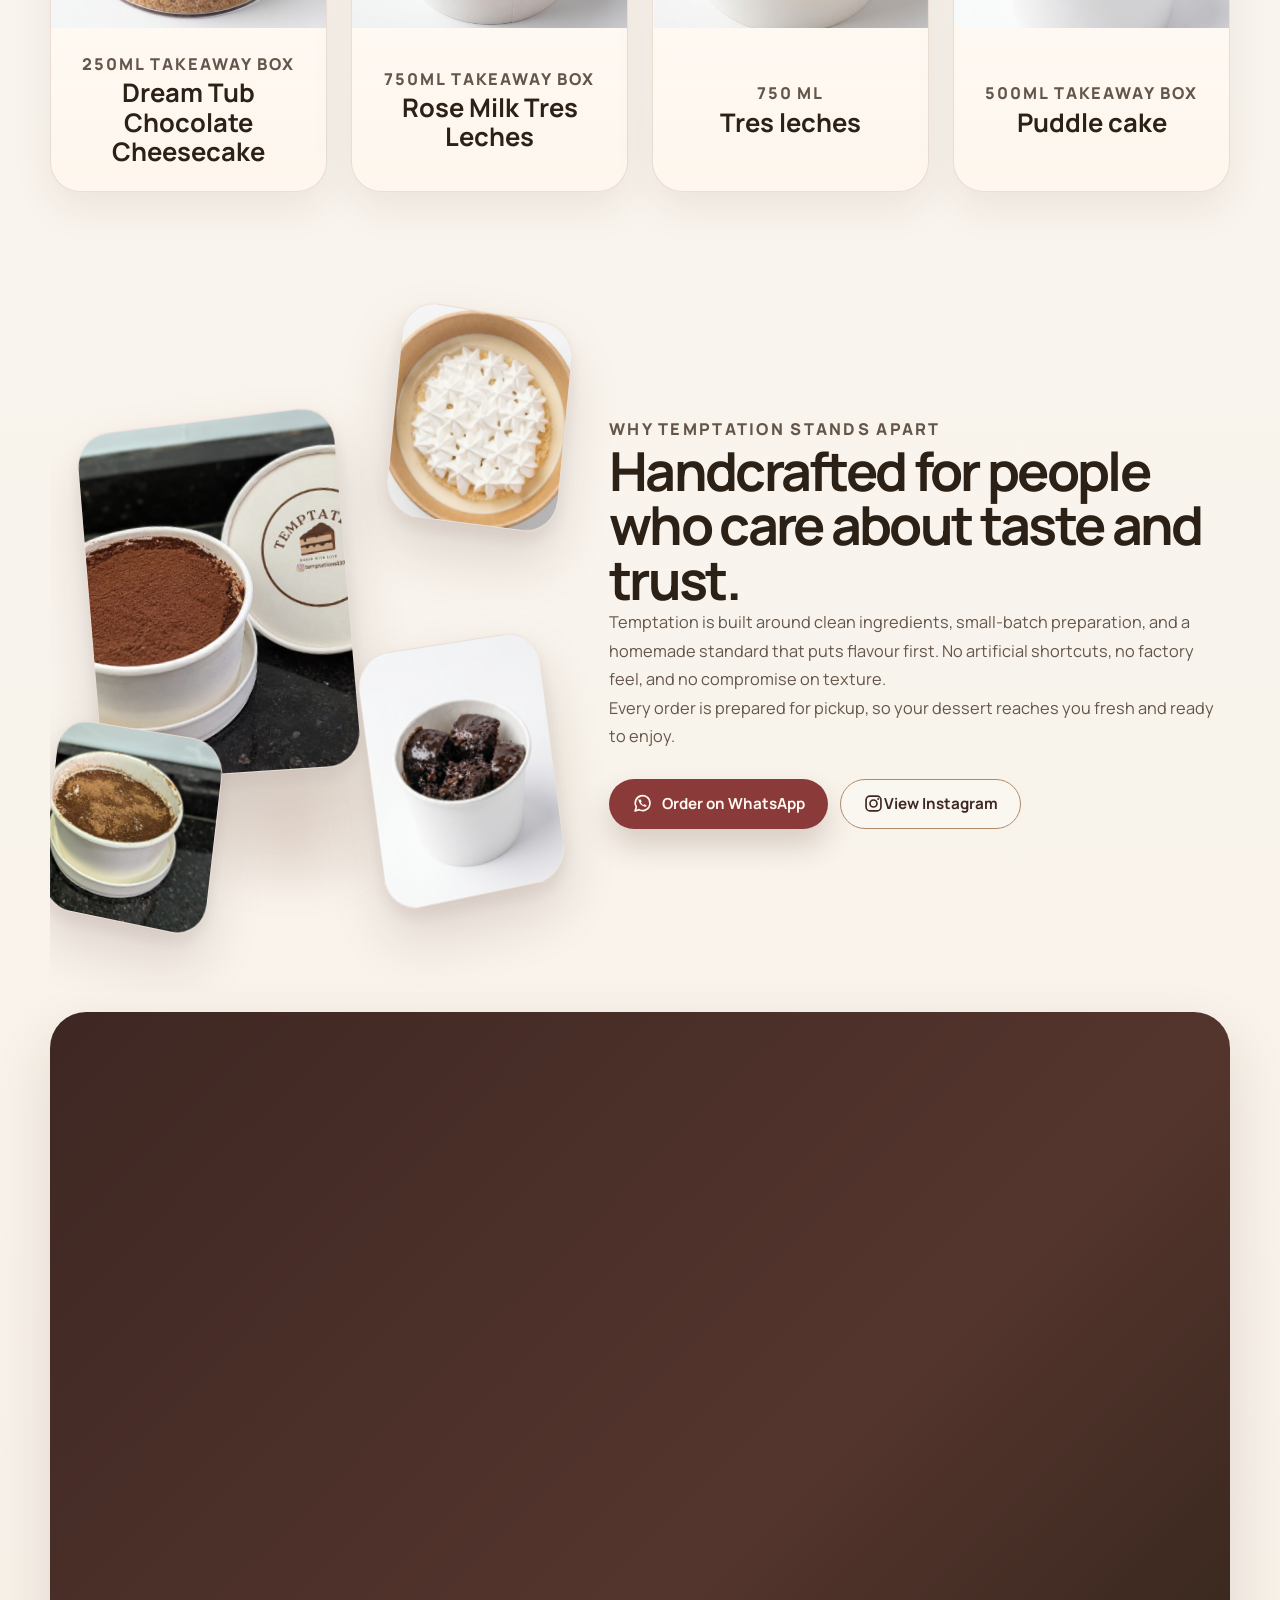
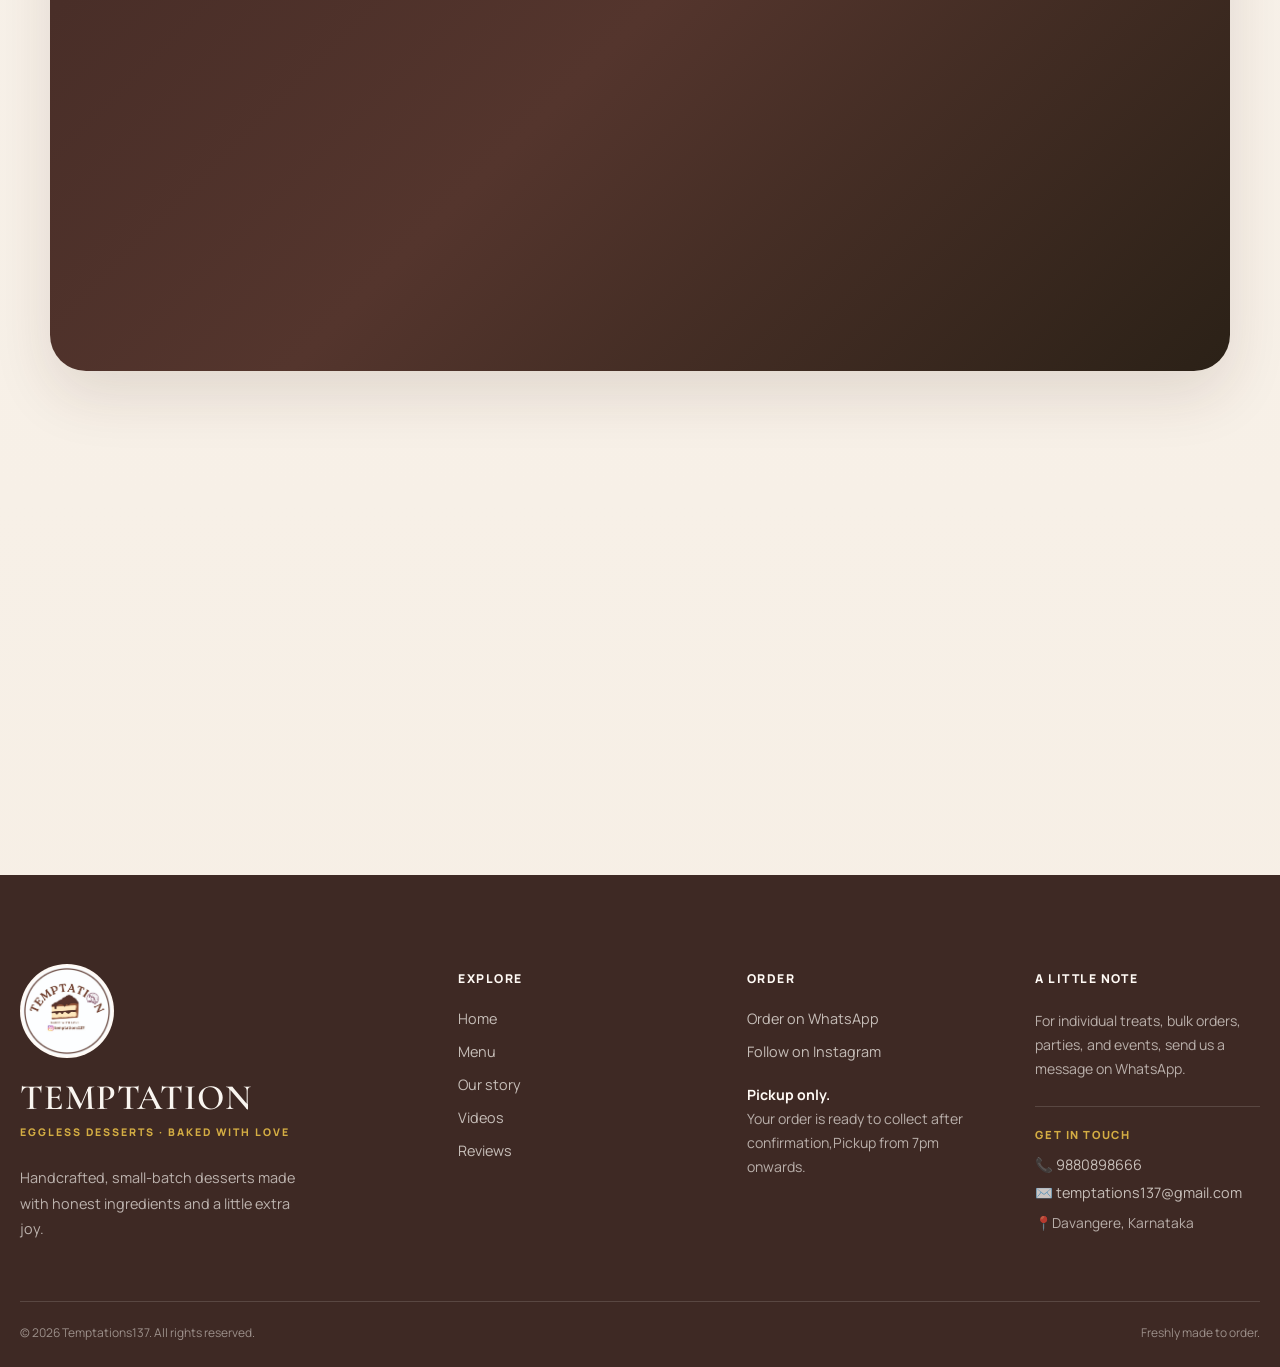
==== commit f57c49b6: "Update contact page and footer" ====
--- a/index.html
+++ b/index.html
@@ -38,7 +38,6 @@
           <nav class="dropdown-menu" aria-label="Primary">
             <a href="story.html">Our Story</a>
             <a href="menu.html">Menu</a>
-            <a href="new-drops.html">New Drops</a>
             <a href="videos.html">Videos</a>
             <a href="reviews.html">Reviews</a>
             <a href="contact.html">Contact</a>
@@ -72,53 +71,13 @@
           <div class="hero-visual">
             <div class="hero-frame">
               <span class="hero-reel-orbit" aria-hidden="true"></span>
-              <video class="hero-reel" autoplay muted loop playsinline preload="metadata" poster="assets/images/chocolate-tiramisu.jpeg" aria-label="Temptation dessert reel">
+              <video class="hero-reel" muted loop playsinline preload="none" poster="assets/images/chocolate-tiramisu.jpeg" aria-label="Temptation dessert reel">
                 <source src="assets/videos/hero-dessert-reel.mp4" type="video/mp4" />
               </video>
               <div class="hero-reel-label"><span>Fresh from the kitchen</span><strong>Watch our reel</strong></div>
               <div class="hero-badge">
                 <strong>Freshly made to order</strong>
               </div>
-            </div>
-          </div>
-        </section>
-
-        <section class="honest-label-section" aria-labelledby="honest-label-title">
-          <div class="honest-label-card">
-            <header class="honest-label-header">
-              <p>TEMPTATIONS137</p>
-              <h2 id="honest-label-title">The Honest Label</h2>
-              <span class="honest-label-serving">Per serving, handcrafted in small batches</span>
-            </header>
-            <div class="honest-label-divider" aria-hidden="true"></div>
-            <ul class="honest-label-list" aria-label="Temptation promises">
-              <li class="honest-label-row" aria-label="Eggs: none"><span>Eggs</span><span class="honest-label-leader" aria-hidden="true"></span><strong><span class="honest-label-count" data-start="100" data-target="0" aria-hidden="true">0</span> g</strong></li>
-              <li class="honest-label-row" aria-label="Preservatives: none"><span>Preservatives</span><span class="honest-label-leader" aria-hidden="true"></span><strong><span class="honest-label-count" data-start="100" data-target="0" aria-hidden="true">0</span> mg</strong></li>
-              <li class="honest-label-row" aria-label="Essence: none"><span>Essence</span><span class="honest-label-leader" aria-hidden="true"></span><strong><span class="honest-label-count" data-start="100" data-target="0" aria-hidden="true">0</span> ml</strong></li>
-              <li class="honest-label-row" aria-label="Chemicals: none"><span>Chemicals</span><span class="honest-label-leader" aria-hidden="true"></span><strong><span class="honest-label-count" data-start="100" data-target="0" aria-hidden="true">0</span></strong></li>
-            </ul>
-            <div class="honest-label-divider" aria-hidden="true"></div>
-            <div class="honest-label-love" aria-label="Baked with love: 100 percent"><span>Baked with love</span><strong><span class="honest-label-count" data-start="0" data-target="100" aria-hidden="true">100</span>%</strong></div>
-            <p class="honest-label-footer">Real ingredients. Made fresh for every order.</p>
-            <span class="honest-label-stamp" aria-hidden="true">100%<br />EGGLESS</span>
-          </div>
-          <div class="showcase" aria-label="Dessert photo showcase">
-            <div class="showcase-stack" role="region" aria-roledescription="carousel" aria-label="Temptations137 dessert photos">
-              <img class="showcase-image showcase-image-back" src="assets/images/blueberry-cheesecake.png" alt="" width="800" height="1000" loading="lazy" aria-hidden="true" />
-              <img class="showcase-image showcase-image-middle" src="assets/images/chocolate-tiramisu.jpeg" alt="" width="800" height="1000" loading="lazy" aria-hidden="true" />
-              <figure class="showcase-photo">
-                <img class="showcase-image showcase-image-front" src="assets/images/classic-kapi-close.jpeg" alt="Classic Kapi Tiramisu" width="800" height="1000" fetchpriority="high" />
-                <figcaption class="showcase-caption" aria-live="polite">
-                  <strong class="showcase-name">Classic Kapi Tiramisu</strong>
-                  <span class="showcase-note">Made with South Indian filter coffee.</span>
-                </figcaption>
-              </figure>
-              <button class="showcase-arrow showcase-arrow-prev" type="button" aria-label="Show previous dessert">&#8592;</button>
-              <button class="showcase-arrow showcase-arrow-next" type="button" aria-label="Show next dessert">&#8594;</button>
-            </div>
-            <div class="showcase-progress" aria-label="Select a dessert">
-              <span class="showcase-count" aria-hidden="true">1 / 5</span>
-              <div class="showcase-dots"></div>
             </div>
           </div>
         </section>
@@ -151,15 +110,6 @@
           </div>
         </section>
 
-        <section class="section drops-section" id="new-drops">
-          <div class="section-heading section-heading-light">
-            <p class="section-kicker">Fresh every two weeks</p>
-            <h2>New dessert drops, one indulgence at a time</h2>
-            <p>A new dessert is introduced every two weeks. See the current special and what is coming next.</p>
-          </div>
-          <div class="drops-grid" id="drops-grid"></div>
-        </section>
-
         <section class="section videos-section" id="videos">
           <div class="section-heading">
             <p class="section-kicker">Real dessert moments</p>
@@ -180,15 +130,47 @@
 
       </main>
 
-      <footer class="footer" id="contact">
-        <div class="footer-panel footer-order">
-          <p class="section-kicker">Order & connect</p>
-          <h2>Place your order on Instagram or WhatsApp.</h2>
-          <p>Orders are made for takeaway. After confirmation, customers should come and collect the order directly.</p>
-          <div class="footer-actions" id="footer-actions"></div>
+      <footer class="footer site-footer" id="contact">
+        <div class="site-footer-brand">
+          <a class="site-footer-logo" href="index.html" aria-label="Temptation home">
+            <img src="assets/images/logo.jpeg" alt="Temptation logo" />
+          </a>
+          <p class="site-footer-name">TEMPTATION</p>
+          <p class="site-footer-tagline">EGGLESS DESSERTS · BAKED WITH LOVE</p>
+          <p class="site-footer-copy">Handcrafted, small-batch desserts made with honest ingredients and a little extra joy.</p>
         </div>
-        <div class="footer-logo"><img src="assets/images/logo.jpeg" alt="Temptation logo" /></div>
-        <div class="footer-panel footer-info" id="contact-details"></div>
+
+        <nav class="site-footer-column" aria-label="Explore Temptation">
+          <h2>Explore</h2>
+          <a href="#top">Home</a>
+          <a href="#menu">Menu</a>
+          <a href="story.html">Our story</a>
+          <a href="#videos">Videos</a>
+          <a href="reviews.html">Reviews</a>
+        </nav>
+
+        <div class="site-footer-column">
+          <h2>Order</h2>
+          <a href="https://wa.me/919880898666?text=Hello%20Temptation%2C%20I%20would%20like%20to%20place%20an%20order%20for%20your%20desserts." target="_blank" rel="noreferrer">Order on WhatsApp</a>
+          <a href="https://www.instagram.com/temptations137/" target="_blank" rel="noreferrer">Follow on Instagram</a>
+          <p class="site-footer-pickup"><strong>Pickup only.</strong><br>Your order is ready to collect after confirmation,Pickup from 7pm onwards.</br></p>
+        </div>
+
+        <div class="site-footer-column site-footer-note">
+          <h2>A little note</h2>
+          <p>For individual treats, bulk orders, parties, and events, send us a message on WhatsApp.</p>
+          <div class="site-footer-contact">
+            <h3>Get in touch</h3>
+            <a href="tel:+919880898666">📞 9880898666</a>
+            <a href="mailto:temptations137@gmail.com">✉️ temptations137@gmail.com</a>
+            <p>📍Davangere, Karnataka</p>
+          </div>
+        </div>
+
+        <div class="site-footer-bottom">
+          <p>&copy; 2026 Temptations137. All rights reserved.</p>
+          <p>Freshly made to order.</p>
+        </div>
       </footer>
     </div>
 
--- a/styles.css
+++ b/styles.css
@@ -44,6 +44,10 @@
   max-width: 100%;
 }
 
+img {
+  height: auto;
+}
+
 a {
   color: inherit;
   text-decoration: none;
@@ -52,6 +56,21 @@
 .page-shell {
   position: relative;
   overflow-x: clip;
+}
+
+/* Skip painting off-screen content until the visitor scrolls to it. */
+.story-section,
+.videos-section,
+.reviews-section {
+  content-visibility: auto;
+  contain-intrinsic-size: auto 900px;
+}
+
+@media (max-width: 900px) {
+  .hero-reel,
+  .video-card video {
+    animation: none !important;
+  }
 }
 
 .page-shell::before,
@@ -1909,80 +1928,6 @@
   font-weight: 800;
 }
 
-.footer {
-  display: grid;
-  grid-template-columns: 1.1fr 0.8fr 1fr;
-  gap: 24px;
-  margin-top: 30px;
-  margin-bottom: 28px;
-  padding: 34px;
-  border-radius: 36px;
-  background:
-    radial-gradient(circle at 38% 50%, rgba(186, 104, 53, 0.18), transparent 20%),
-    linear-gradient(120deg, #4b281a 0%, #5f3927 48%, #442316 100%);
-  color: #fff8f1;
-  box-shadow: var(--shadow);
-}
-
-.footer .section-kicker {
-  color: rgba(255, 240, 228, 0.62);
-}
-
-.footer-panel p,
-.footer .detail-card p {
-  color: rgba(255, 244, 236, 0.78);
-}
-
-.footer-panel,
-.footer-logo {
-  position: relative;
-  z-index: 1;
-}
-
-.footer-order {
-  padding-right: 12px;
-}
-
-.footer-order h1,
-.footer-order h2 {
-  max-width: 12ch;
-  font-size: clamp(2rem, 3.4vw, 3.25rem);
-}
-
-.footer-actions,
-.story-actions {
-  align-items: center;
-}
-
-.footer-actions .cta,
-.footer-actions .cta-secondary {
-  min-height: 52px;
-}
-
-.footer-logo {
-  display: grid;
-  place-items: center;
-  text-align: center;
-  gap: 14px;
-}
-
-.footer-logo img {
-  width: 170px;
-  border-radius: 50%;
-  border: 4px solid rgba(255, 246, 236, 0.25);
-}
-
-.footer-logo p {
-  margin: 0;
-  font-family: "Allura", cursive;
-  font-size: 2rem;
-}
-
-.footer-info {
-  display: grid;
-  gap: 16px;
-}
-
 .detail-card {
   display: grid;
   grid-template-columns: 46px 1fr;
@@ -2179,8 +2124,7 @@
 
 @media (max-width: 1100px) {
   .hero,
-  .story-layout,
-  .footer {
+  .story-layout {
     grid-template-columns: 1fr;
   }
 
@@ -2204,10 +2148,6 @@
 
   .video-card {
     flex-basis: calc((100% - 24px) / 2);
-  }
-
-  .footer-logo {
-    order: -1;
   }
 
   .story-image-cluster {
@@ -2572,10 +2512,6 @@
     font-size: 1.14rem;
   }
 
-  .footer {
-    padding: 22px 18px;
-    border-radius: 26px;
-  }
 }
 
 @media (prefers-reduced-motion: no-preference) {
@@ -2905,3 +2841,219 @@
     transform: rotate(360deg);
   }
 }
+
+.footer.site-footer {
+  display: grid;
+  grid-template-columns: minmax(250px, 1.3fr) repeat(3, minmax(160px, 0.78fr));
+  width: 100%;
+  max-width: none;
+  margin: 0;
+  padding: clamp(56px, 7vw, 96px) max(20px, calc((100vw - 1240px) / 2)) 26px;
+  gap: 42px clamp(32px, 5vw, 88px);
+  border-radius: 0;
+  background: #3e2924;
+  box-shadow: none;
+  color: #f9f5f0;
+}
+
+.site-footer .site-footer-brand,
+.site-footer .site-footer-column {
+  display: flex;
+  flex-direction: column;
+  align-items: flex-start;
+}
+
+.site-footer-logo {
+  display: block;
+  width: 94px;
+  margin-bottom: 24px;
+}
+
+.site-footer-logo img {
+  width: 94px;
+  aspect-ratio: 1;
+  object-fit: cover;
+  border: 2px solid rgba(255, 250, 245, 0.85);
+  border-radius: 50%;
+  background: #fffaf5;
+}
+
+.site-footer-name,
+.site-footer-tagline,
+.site-footer-copy,
+.site-footer-pickup {
+  margin: 0;
+}
+
+.site-footer-name {
+  font-family: "Cormorant Garamond", Georgia, serif;
+  font-size: clamp(2rem, 2.8vw, 2.7rem);
+  font-weight: 600;
+  letter-spacing: 0.025em;
+  line-height: 0.9;
+}
+
+.site-footer-tagline {
+  margin-top: 11px;
+  color: #d4ad43;
+  font-size: 0.66rem;
+  font-weight: 800;
+  letter-spacing: 0.19em;
+}
+
+.site-footer-copy {
+  max-width: 32ch;
+  margin-top: 26px;
+  color: rgba(249, 245, 240, 0.68);
+  font-size: 0.9rem;
+  line-height: 1.75;
+}
+
+.site-footer-column h2 {
+  margin: 6px 0 22px;
+  color: #fffaf5;
+  font-size: 0.76rem;
+  font-weight: 800;
+  letter-spacing: 0.12em;
+  text-transform: uppercase;
+}
+
+.site-footer-column a:not(.site-footer-cta) {
+  margin-bottom: 14px;
+  color: rgba(249, 245, 240, 0.73);
+  font-size: 0.9rem;
+  transition: color 160ms ease;
+}
+
+.site-footer-column a:not(.site-footer-cta):hover,
+.site-footer-column a:not(.site-footer-cta):focus-visible {
+  color: #d4ad43;
+}
+
+.site-footer-pickup,
+.site-footer-note p {
+  color: rgba(249, 245, 240, 0.66);
+  font-size: 0.88rem;
+  line-height: 1.7;
+}
+
+.site-footer-pickup {
+  margin-top: 8px;
+}
+
+.site-footer-pickup strong {
+  color: #fffaf5;
+}
+
+.site-footer-note p {
+  max-width: 27ch;
+  margin: 0;
+}
+
+.site-footer-contact {
+  display: flex;
+  flex-direction: column;
+  align-items: flex-start;
+  gap: 9px;
+  width: 100%;
+  margin-top: 25px;
+  padding-top: 20px;
+  border-top: 1px solid rgba(255, 250, 245, 0.14);
+}
+
+.site-footer-contact h3,
+.contact-direct-details h3 {
+  margin: 0 0 4px;
+  color: #d4ad43;
+  font-size: 0.7rem;
+  font-weight: 800;
+  letter-spacing: 0.14em;
+  text-transform: uppercase;
+}
+
+.site-footer-contact a {
+  margin-bottom: 0 !important;
+  color: rgba(249, 245, 240, 0.78);
+  font-size: 0.86rem;
+}
+
+.site-footer-contact a:hover,
+.site-footer-contact a:focus-visible {
+  color: #d4ad43;
+}
+
+.site-footer-contact p {
+  margin: 0;
+  color: rgba(249, 245, 240, 0.66);
+  font-size: 0.86rem;
+}
+
+.contact-direct-details {
+  display: flex;
+  flex-direction: column;
+  align-items: flex-start;
+  gap: 8px;
+  margin-top: 24px;
+  padding-top: 20px;
+  border-top: 1px solid rgba(62, 39, 35, 0.14);
+}
+
+.contact-direct-details h3 {
+  color: var(--accent);
+}
+
+.contact-direct-details a {
+  color: var(--accent-deep);
+  font-size: 0.92rem;
+  font-weight: 700;
+}
+
+.contact-direct-details a:hover,
+.contact-direct-details a:focus-visible {
+  color: var(--accent);
+}
+
+.contact-direct-details p {
+  margin: 0 !important;
+  color: var(--text-soft);
+  font-size: 0.9rem;
+}
+
+.site-footer-bottom {
+  display: flex;
+  grid-column: 1 / -1;
+  justify-content: space-between;
+  gap: 20px;
+  margin-top: 18px;
+  padding-top: 22px;
+  border-top: 1px solid rgba(255, 250, 245, 0.14);
+  color: rgba(249, 245, 240, 0.5);
+  font-size: 0.75rem;
+}
+
+.site-footer-bottom p {
+  margin: 0;
+}
+
+@media (max-width: 860px) {
+  .footer.site-footer {
+    grid-template-columns: repeat(2, minmax(0, 1fr));
+  }
+}
+
+@media (max-width: 560px) {
+  .footer.site-footer {
+    grid-template-columns: 1fr;
+  }
+
+  .footer.site-footer {
+    gap: 34px;
+    padding-top: 54px;
+  }
+
+  .site-footer-bottom {
+    flex-direction: column;
+    gap: 8px;
+    margin-top: 2px;
+  }
+}
